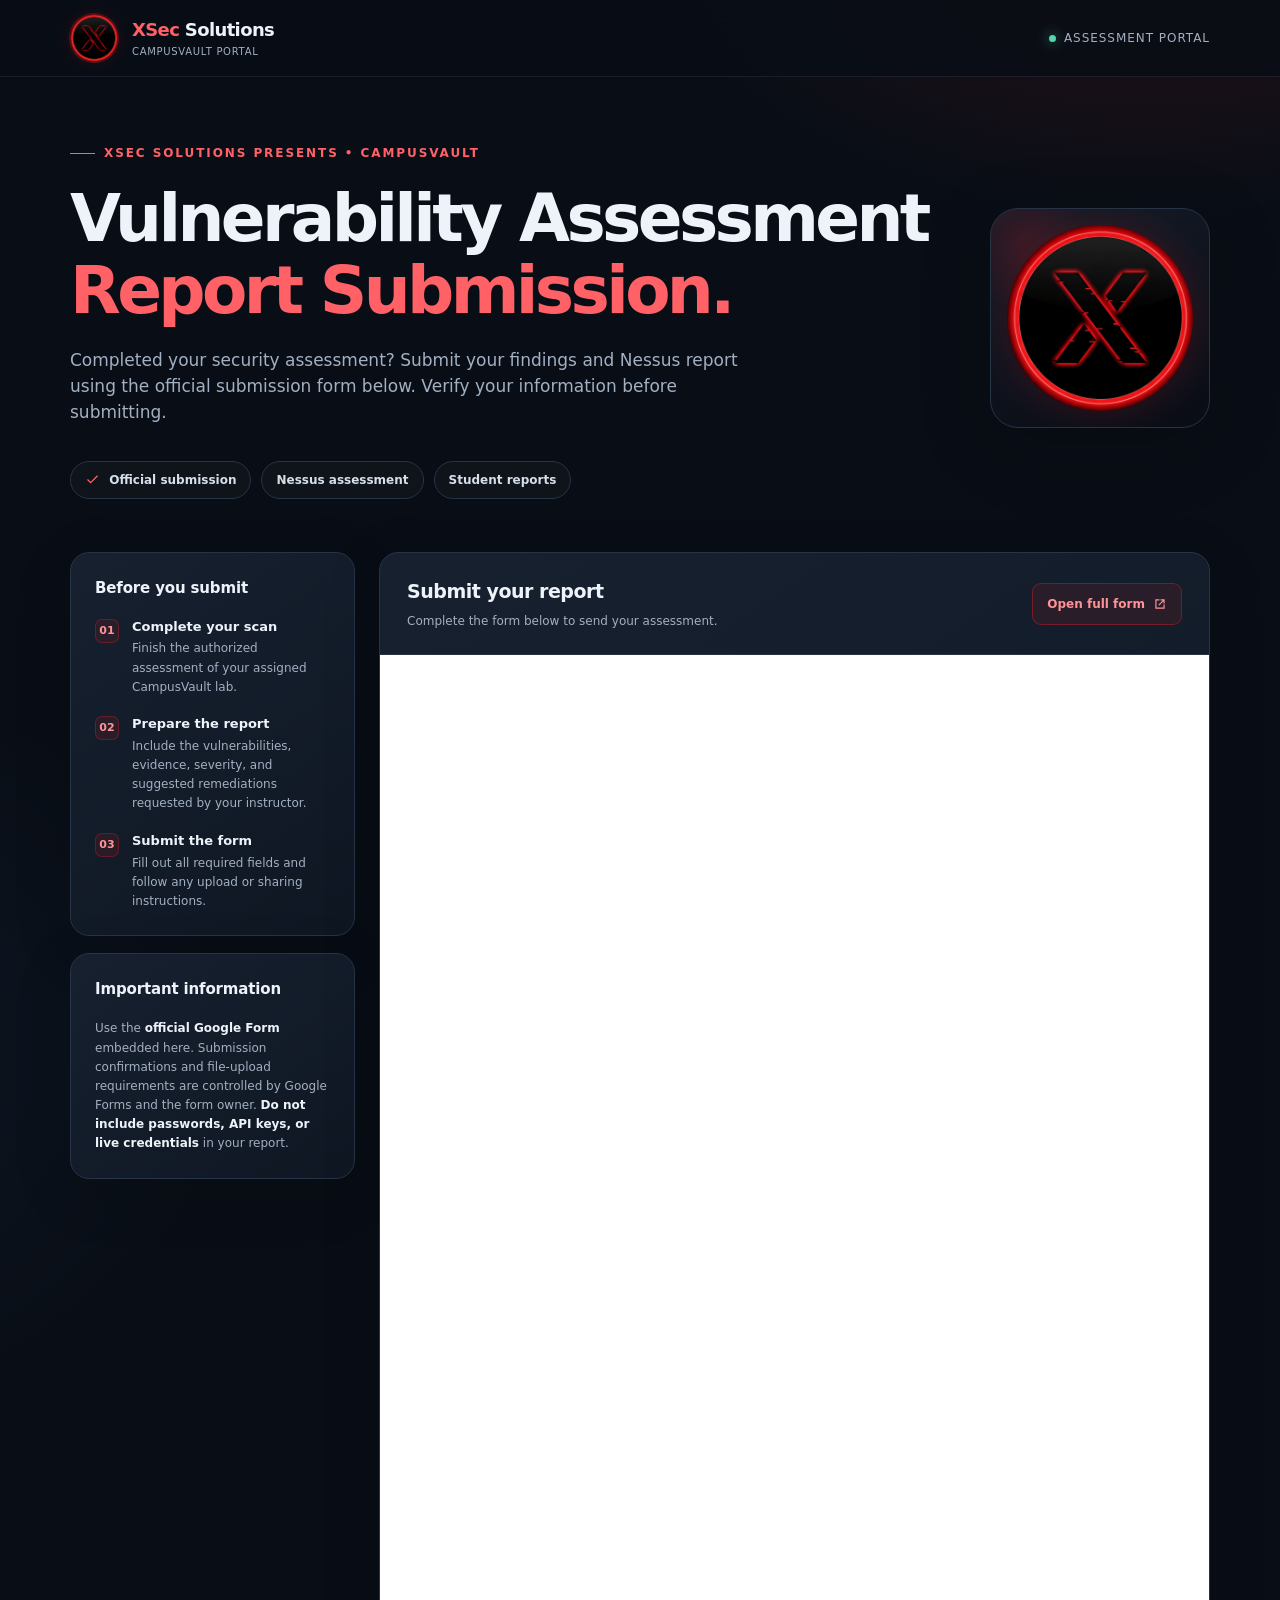
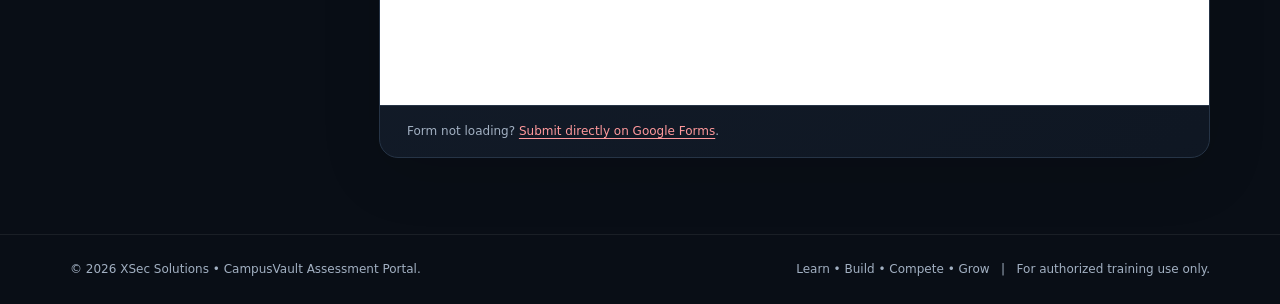
==== index.html @ 2e69b864 "Add files via upload" ====
<!DOCTYPE html>
<html lang="en">
<head>
  <meta charset="UTF-8" />
  <meta name="viewport" content="width=device-width, initial-scale=1.0" />
  <meta name="theme-color" content="#0b1019" />
  <meta name="description" content="Submit your CampusVault vulnerability assessment report securely through the official submission form." />
  <title>Report Submission | XSec Solutions × CampusVault</title>
  <link rel="icon" type="image/png" href="assets/x-logo.png" />
  <style>
    :root {color-scheme:dark;--bg:#090e16;--panel:#111a27;--panel2:#141f2d;--line:#263446;--text:#eef3fa;--muted:#a2b0c2;--accent:#ec1d24;--accent2:#ff6167;--green:#52d6ac;}
    * {box-sizing:border-box} html {scroll-behavior:smooth} body{margin:0;min-height:100vh;background:radial-gradient(ellipse 800px 480px at 90% -5%,rgba(236,29,36,.14),transparent 65%),radial-gradient(ellipse 750px 600px at -20% 55%,rgba(64,101,164,.1),transparent 65%),var(--bg);color:var(--text);font-family:Inter,ui-sans-serif,system-ui,-apple-system,BlinkMacSystemFont,"Segoe UI",sans-serif;line-height:1.55}
    a{color:inherit;text-decoration:none}.container{width:min(1140px,calc(100% - 40px));margin:auto}header{border-bottom:1px solid rgba(255,255,255,.07);background:rgba(9,14,22,.83);backdrop-filter:blur(16px);position:sticky;top:0;z-index:3}.nav{display:flex;justify-content:space-between;align-items:center;min-height:76px;gap:16px}.brand{display:flex;align-items:center;gap:14px;font-weight:750;font-size:18px;letter-spacing:-.035em}.brand-mark{display:grid;place-items:center;width:48px;height:48px;border-radius:50%;overflow:hidden;box-shadow:0 0 0 1px rgba(236,29,36,.35),0 0 18px rgba(236,29,36,.12)}.brand-mark img{width:100%;height:100%;display:block;object-fit:cover}.brand span span{color:var(--accent2)}.nav-right{font-size:12px;letter-spacing:.08em;text-transform:uppercase;color:var(--muted)}.status-dot{display:inline-block;width:7px;height:7px;border-radius:100%;background:var(--green);margin-right:8px;box-shadow:0 0 13px rgba(82,214,172,.7)}
    main{padding:60px 0 76px}.hero-grid{display:grid;grid-template-columns:minmax(0,1fr) 220px;gap:22px;align-items:center}.eyebrow{display:inline-flex;align-items:center;gap:9px;color:var(--accent2);font-weight:700;font-size:12px;letter-spacing:.16em;text-transform:uppercase}.eyebrow:before{content:"";width:25px;height:1px;background:var(--accent2)}h1{font-size:clamp(35px,5.6vw,66px);line-height:1.09;letter-spacing:-.055em;margin:20px 0}h1 em{font-style:normal;color:var(--accent2)}.lead{font-size:17px;color:var(--muted);max-width:680px;margin:0 0 35px}.hero{padding-bottom:26px}.chips{display:flex;flex-wrap:wrap;gap:10px}.chip{border:1px solid var(--line);padding:9px 14px;border-radius:99px;color:#d5dfeb;background:rgba(255,255,255,.025);font-size:12px;font-weight:600}.chip svg{vertical-align:-3px;margin-right:5px;color:var(--accent2)}
    .hero-logo-card{justify-self:end;width:min(220px,100%);aspect-ratio:1;border-radius:28px;padding:16px;background:linear-gradient(160deg,rgba(21,28,40,.95),rgba(9,13,22,.98));border:1px solid var(--line);box-shadow:0 18px 70px rgba(0,0,0,.22);display:grid;place-items:center;position:relative;overflow:hidden}.hero-logo-card:before{content:"";position:absolute;inset:-20% auto auto -20%;width:150px;height:150px;background:radial-gradient(circle,rgba(236,29,36,.16),transparent 65%)}.hero-logo-card img{position:relative;width:100%;height:100%;object-fit:contain;filter:drop-shadow(0 0 20px rgba(236,29,36,.18))}
    .layout{display:grid;grid-template-columns:285px minmax(0,1fr);align-items:start;gap:24px;margin-top:27px}.side{display:grid;gap:17px}.panel,.form-card{background:linear-gradient(145deg,rgba(23,33,48,.96),rgba(15,23,35,.98));border:1px solid var(--line);border-radius:19px;box-shadow:0 15px 60px rgba(0,0,0,.13)}.panel{padding:24px}.panel h2{font-size:15px;letter-spacing:-.01em;margin:0 0 18px}.step{display:grid;grid-template-columns:26px 1fr;gap:11px;margin:0 0 19px}.step:last-child{margin-bottom:0}.step-number{display:grid;place-items:center;width:24px;height:24px;background:rgba(236,29,36,.1);border:1px solid rgba(236,29,36,.32);border-radius:7px;color:#ff9498;font-size:11px;font-weight:800}.step strong{display:block;font-size:13px;line-height:1.3}.step p{margin:4px 0 0;color:var(--muted);font-size:12px;line-height:1.6}.note{font-size:12px;line-height:1.6;color:var(--muted);margin:0}.note b{color:var(--text)}.form-card{overflow:hidden}.form-head{padding:24px 27px;border-bottom:1px solid var(--line);display:flex;justify-content:space-between;align-items:center;gap:16px;flex-wrap:wrap}.form-head h2{margin:0;font-size:19px;letter-spacing:-.025em}.form-head p{margin:5px 0 0;font-size:12px;color:var(--muted)}.external{display:inline-flex;align-items:center;gap:8px;padding:11px 14px;border:1px solid rgba(236,29,36,.4);background:rgba(236,29,36,.1);border-radius:9px;color:#ff9296;font-size:12px;font-weight:700;transition:background .2s}.external:hover{background:rgba(236,29,36,.2)}.iframe-wrap{background:#fff;position:relative;min-height:800px}.iframe-wrap iframe{width:100%;height:1050px;display:block;border:0;background:#fff}.form-footer{padding:16px 27px;border-top:1px solid var(--line);color:var(--muted);font-size:12px}.form-footer a{color:#ff999c;text-decoration:underline;text-underline-offset:3px}footer{border-top:1px solid rgba(255,255,255,.07);color:var(--muted);font-size:12px;padding:25px 0}.foot-row{display:flex;justify-content:space-between;gap:12px;flex-wrap:wrap}
    .xsec-promo{display:flex;justify-content:space-between;align-items:center;gap:30px;padding:29px 32px;margin:9px 0 0;border-radius:20px;border:1px solid rgba(236,29,36,.35);background:linear-gradient(110deg,rgba(78,14,22,.5),rgba(17,24,36,.96) 63%);box-shadow:0 18px 50px rgba(0,0,0,.12)}.xsec-promo h2{font-size:clamp(22px,2.6vw,31px);letter-spacing:-.04em;line-height:1.2;margin:8px 0}.xsec-promo h2 span{color:var(--accent2)}.xsec-promo p{margin:0;color:var(--muted);font-size:13px;max-width:620px}.promo-label{color:#ff888d;font-size:10px;letter-spacing:.17em;font-weight:800}.promo-actions{display:flex;flex-direction:column;align-items:center;gap:9px;flex-shrink:0}.promo-button{display:inline-flex;align-items:center;gap:12px;background:#e52831;color:#fff;border-radius:10px;padding:13px 18px;font-size:13px;font-weight:750;transition:background .2s,transform .2s}.promo-button:hover{background:#ff4148;transform:translateY(-2px)}.promo-subtext{color:var(--muted);font-size:10px;white-space:nowrap}
    @media(max-width:900px){.hero-grid{grid-template-columns:1fr}.hero-logo-card{justify-self:start;width:180px}}@media(max-width:850px){main{padding:43px 0 55px}.layout{grid-template-columns:1fr}.side{grid-template-columns:repeat(2,minmax(0,1fr))}.iframe-wrap iframe{height:1100px}}@media(max-width:600px){.container{width:min(100% - 24px,1140px)}.nav{min-height:65px}.nav-right{font-size:10px}.brand{font-size:16px}.brand-mark{width:42px;height:42px}.hero{padding-bottom:12px}.lead{font-size:15px}.side{grid-template-columns:1fr}.form-head{padding:20px 16px}.form-head h2{font-size:17px}.external{width:100%;justify-content:center}.iframe-wrap iframe{height:1250px}.form-footer{padding:14px 16px}.panel{padding:20px}.hero-logo-card{width:150px;border-radius:24px;padding:12px}}
    @media(max-width:650px){.xsec-promo{flex-direction:column;align-items:stretch;padding:24px 21px}.promo-actions{align-items:stretch}.promo-button{justify-content:center}.promo-subtext{text-align:center}}
    @media(prefers-reduced-motion:reduce){html{scroll-behavior:auto}}
  </style>
</head>
<body>
<header>
  <div class="container nav">
    <a class="brand" href="#top" aria-label="XSec Solutions CampusVault portal">
      <div class="brand-mark" aria-hidden="true"><img src="assets/x-logo.png" alt=""></div>
      <span><span>XSec</span> Solutions <small style="font-size:10px;display:block;color:var(--muted);font-weight:500;letter-spacing:.07em">CAMPUSVAULT PORTAL</small></span>
    </a>
    <div class="nav-right"><span class="status-dot"></span>Assessment Portal</div>
  </div>
</header>
<main class="container" id="top">
  <section class="hero">
    <div class="hero-grid">
      <div>
        <div class="eyebrow">XSec Solutions presents • CampusVault</div>
        <h1>Vulnerability Assessment<br/><em>Report Submission.</em></h1>
        <p class="lead">Completed your security assessment? Submit your findings and Nessus report using the official submission form below. Verify your information before submitting.</p>
        <div class="chips"><span class="chip"><svg width="15" height="15" viewBox="0 0 24 24" fill="none" stroke="currentColor" stroke-width="2"><path d="m20 6-11 11-5-5"/></svg> Official submission</span><span class="chip">Nessus assessment</span><span class="chip">Student reports</span></div>
      </div>
      <div class="hero-logo-card" aria-label="XSec Solutions emblem">
        <img src="assets/x-logo.png" alt="XSec Solutions X emblem" />
      </div>
    </div>
  </section>
  <div class="layout">
    <aside class="side">
      <section class="panel">
        <h2>Before you submit</h2>
        <div class="step"><span class="step-number">01</span><div><strong>Complete your scan</strong><p>Finish the authorized assessment of your assigned CampusVault lab.</p></div></div>
        <div class="step"><span class="step-number">02</span><div><strong>Prepare the report</strong><p>Include the vulnerabilities, evidence, severity, and suggested remediations requested by your instructor.</p></div></div>
        <div class="step"><span class="step-number">03</span><div><strong>Submit the form</strong><p>Fill out all required fields and follow any upload or sharing instructions.</p></div></div>
      </section>
      <section class="panel">
        <h2>Important information</h2>
        <p class="note">Use the <b>official Google Form</b> embedded here. Submission confirmations and file-upload requirements are controlled by Google Forms and the form owner. <b>Do not include passwords, API keys, or live credentials</b> in your report.</p>
      </section>
    </aside>
    <section class="form-card" id="report-form" aria-label="Report submission">
      <div class="form-head">
        <div>
          <h2>Submit your report</h2>
          <p>Complete the form below to send your assessment.</p>
        </div>
        <a class="external" href="https://docs.google.com/forms/d/e/1FAIpQLSc62yyoF23VjpuRXApsiwNVIVNWkOWmZL7GgqxsDRgg8oMb4A/viewform" target="_blank" rel="noopener noreferrer">Open full form <svg width="14" height="14" viewBox="0 0 24 24" fill="none" stroke="currentColor" stroke-width="2"><path d="M13 5h6v6M19 5l-9 9"/><path d="M19 13v6H5V5h6"/></svg></a>
      </div>
      <div class="iframe-wrap"><iframe src="https://docs.google.com/forms/d/e/1FAIpQLSc62yyoF23VjpuRXApsiwNVIVNWkOWmZL7GgqxsDRgg8oMb4A/viewform?embedded=true" title="CampusVault report submission Google Form" loading="lazy" referrerpolicy="strict-origin-when-cross-origin">Loading the form…</iframe></div>
      <div class="form-footer">Form not loading? <a href="https://docs.google.com/forms/d/e/1FAIpQLSc62yyoF23VjpuRXApsiwNVIVNWkOWmZL7GgqxsDRgg8oMb4A/viewform" target="_blank" rel="noopener noreferrer">Submit directly on Google Forms</a>.</div>
    </section>
  </div>
</main>
<footer><div class="container foot-row"><span>© <span id="year">2026</span> XSec Solutions • CampusVault Assessment Portal.</span><span>Learn • Build • Compete • Grow &nbsp; | &nbsp; For authorized training use only.</span></div></footer><script>document.getElementById('year').textContent=new Date().getFullYear();</script>
</body>
</html>
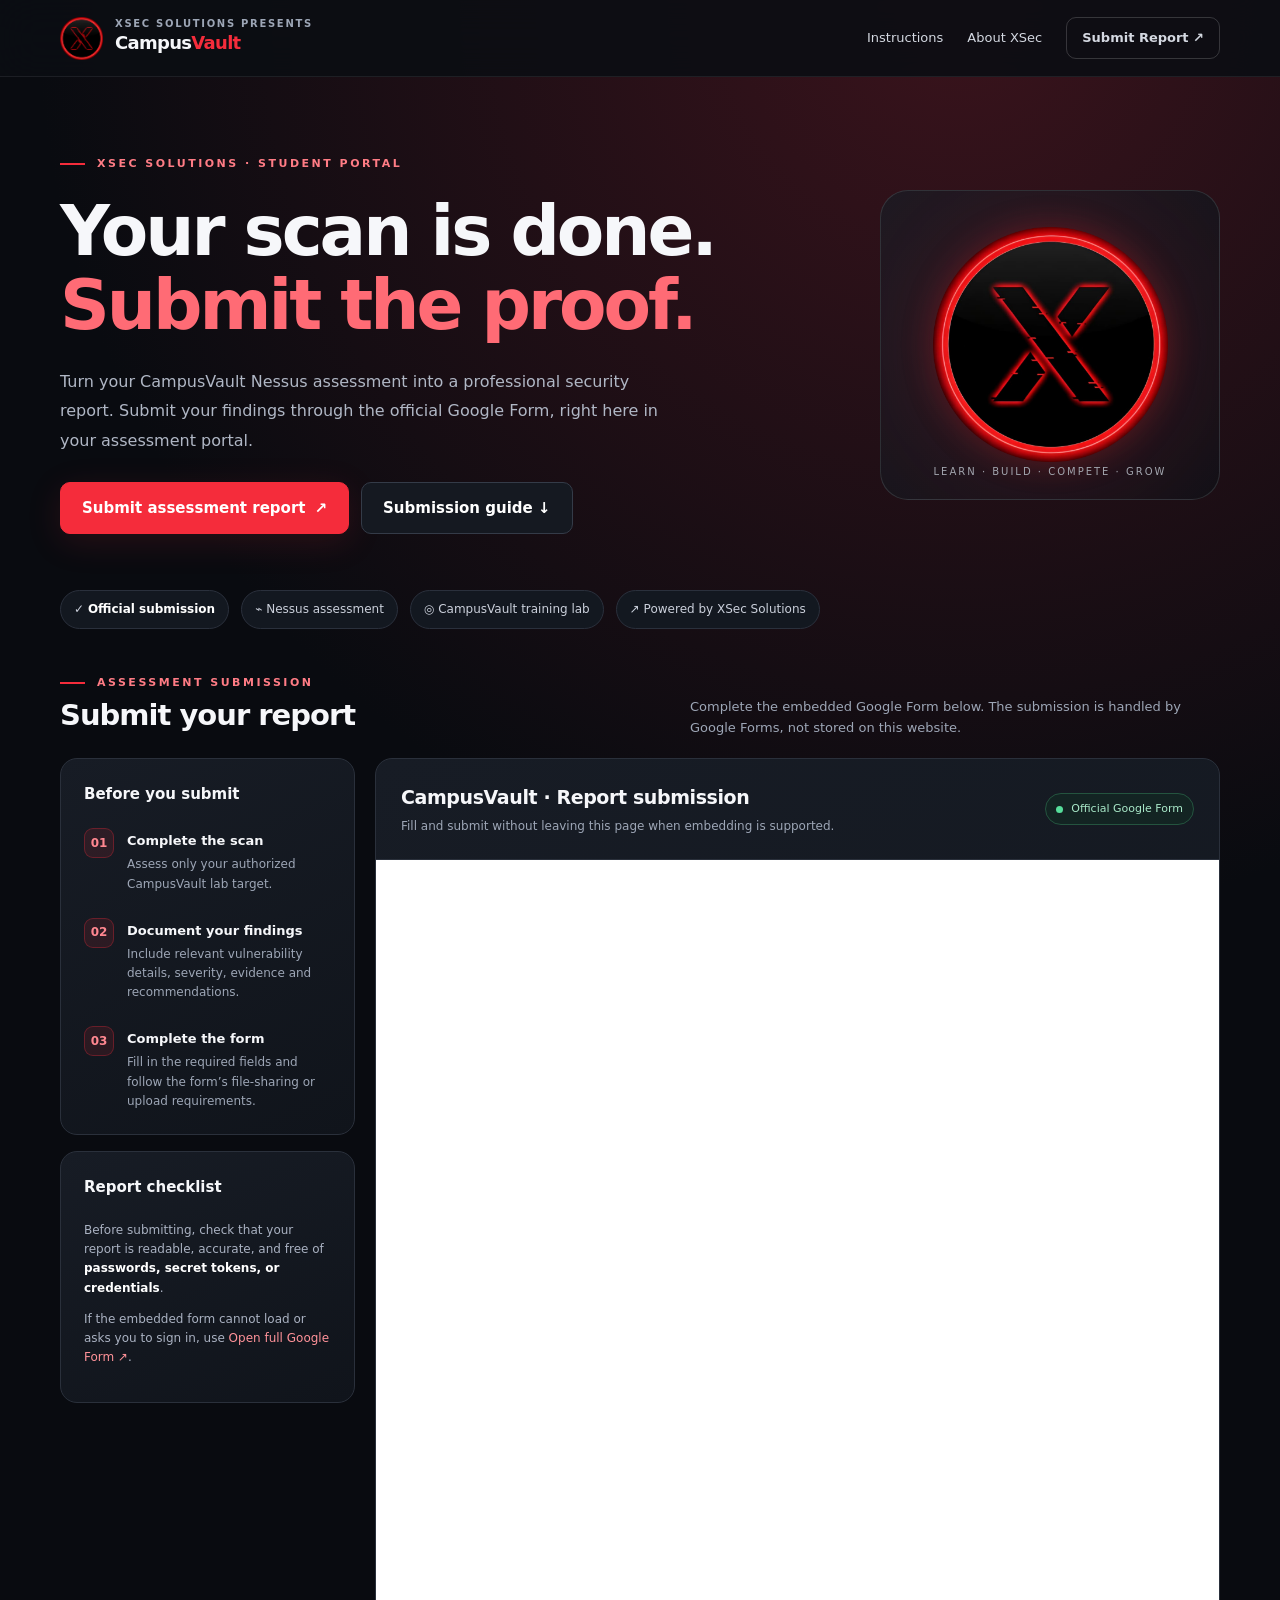
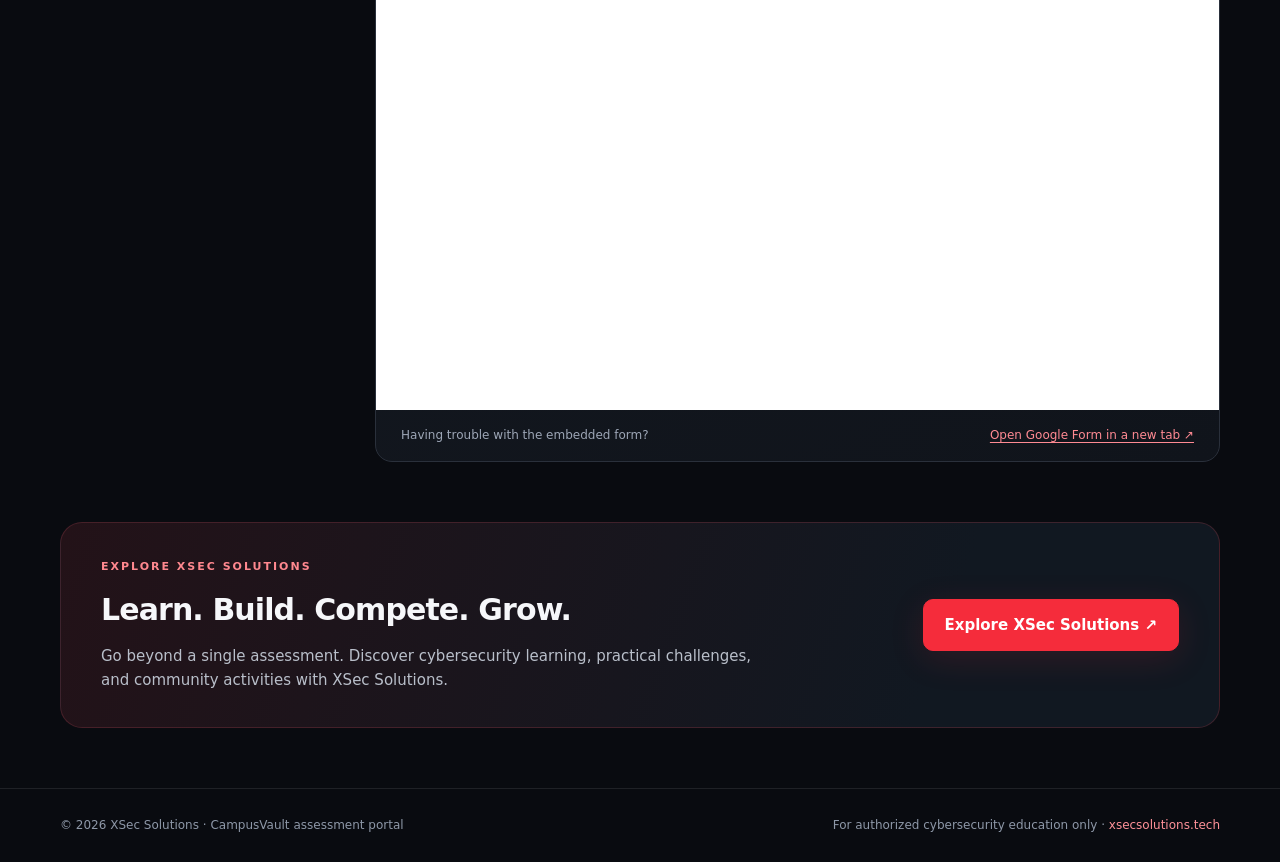
==== commit de8baecb: "Add files via upload" ====
--- a/index.html
+++ b/index.html
@@ -1,75 +1,3 @@
-<!DOCTYPE html>
-<html lang="en">
-<head>
-  <meta charset="UTF-8" />
-  <meta name="viewport" content="width=device-width, initial-scale=1.0" />
-  <meta name="theme-color" content="#0b1019" />
-  <meta name="description" content="Submit your CampusVault vulnerability assessment report securely through the official submission form." />
-  <title>Report Submission | XSec Solutions × CampusVault</title>
-  <link rel="icon" type="image/png" href="assets/x-logo.png" />
-  <style>
-    :root {color-scheme:dark;--bg:#090e16;--panel:#111a27;--panel2:#141f2d;--line:#263446;--text:#eef3fa;--muted:#a2b0c2;--accent:#ec1d24;--accent2:#ff6167;--green:#52d6ac;}
-    * {box-sizing:border-box} html {scroll-behavior:smooth} body{margin:0;min-height:100vh;background:radial-gradient(ellipse 800px 480px at 90% -5%,rgba(236,29,36,.14),transparent 65%),radial-gradient(ellipse 750px 600px at -20% 55%,rgba(64,101,164,.1),transparent 65%),var(--bg);color:var(--text);font-family:Inter,ui-sans-serif,system-ui,-apple-system,BlinkMacSystemFont,"Segoe UI",sans-serif;line-height:1.55}
-    a{color:inherit;text-decoration:none}.container{width:min(1140px,calc(100% - 40px));margin:auto}header{border-bottom:1px solid rgba(255,255,255,.07);background:rgba(9,14,22,.83);backdrop-filter:blur(16px);position:sticky;top:0;z-index:3}.nav{display:flex;justify-content:space-between;align-items:center;min-height:76px;gap:16px}.brand{display:flex;align-items:center;gap:14px;font-weight:750;font-size:18px;letter-spacing:-.035em}.brand-mark{display:grid;place-items:center;width:48px;height:48px;border-radius:50%;overflow:hidden;box-shadow:0 0 0 1px rgba(236,29,36,.35),0 0 18px rgba(236,29,36,.12)}.brand-mark img{width:100%;height:100%;display:block;object-fit:cover}.brand span span{color:var(--accent2)}.nav-right{font-size:12px;letter-spacing:.08em;text-transform:uppercase;color:var(--muted)}.status-dot{display:inline-block;width:7px;height:7px;border-radius:100%;background:var(--green);margin-right:8px;box-shadow:0 0 13px rgba(82,214,172,.7)}
-    main{padding:60px 0 76px}.hero-grid{display:grid;grid-template-columns:minmax(0,1fr) 220px;gap:22px;align-items:center}.eyebrow{display:inline-flex;align-items:center;gap:9px;color:var(--accent2);font-weight:700;font-size:12px;letter-spacing:.16em;text-transform:uppercase}.eyebrow:before{content:"";width:25px;height:1px;background:var(--accent2)}h1{font-size:clamp(35px,5.6vw,66px);line-height:1.09;letter-spacing:-.055em;margin:20px 0}h1 em{font-style:normal;color:var(--accent2)}.lead{font-size:17px;color:var(--muted);max-width:680px;margin:0 0 35px}.hero{padding-bottom:26px}.chips{display:flex;flex-wrap:wrap;gap:10px}.chip{border:1px solid var(--line);padding:9px 14px;border-radius:99px;color:#d5dfeb;background:rgba(255,255,255,.025);font-size:12px;font-weight:600}.chip svg{vertical-align:-3px;margin-right:5px;color:var(--accent2)}
-    .hero-logo-card{justify-self:end;width:min(220px,100%);aspect-ratio:1;border-radius:28px;padding:16px;background:linear-gradient(160deg,rgba(21,28,40,.95),rgba(9,13,22,.98));border:1px solid var(--line);box-shadow:0 18px 70px rgba(0,0,0,.22);display:grid;place-items:center;position:relative;overflow:hidden}.hero-logo-card:before{content:"";position:absolute;inset:-20% auto auto -20%;width:150px;height:150px;background:radial-gradient(circle,rgba(236,29,36,.16),transparent 65%)}.hero-logo-card img{position:relative;width:100%;height:100%;object-fit:contain;filter:drop-shadow(0 0 20px rgba(236,29,36,.18))}
-    .layout{display:grid;grid-template-columns:285px minmax(0,1fr);align-items:start;gap:24px;margin-top:27px}.side{display:grid;gap:17px}.panel,.form-card{background:linear-gradient(145deg,rgba(23,33,48,.96),rgba(15,23,35,.98));border:1px solid var(--line);border-radius:19px;box-shadow:0 15px 60px rgba(0,0,0,.13)}.panel{padding:24px}.panel h2{font-size:15px;letter-spacing:-.01em;margin:0 0 18px}.step{display:grid;grid-template-columns:26px 1fr;gap:11px;margin:0 0 19px}.step:last-child{margin-bottom:0}.step-number{display:grid;place-items:center;width:24px;height:24px;background:rgba(236,29,36,.1);border:1px solid rgba(236,29,36,.32);border-radius:7px;color:#ff9498;font-size:11px;font-weight:800}.step strong{display:block;font-size:13px;line-height:1.3}.step p{margin:4px 0 0;color:var(--muted);font-size:12px;line-height:1.6}.note{font-size:12px;line-height:1.6;color:var(--muted);margin:0}.note b{color:var(--text)}.form-card{overflow:hidden}.form-head{padding:24px 27px;border-bottom:1px solid var(--line);display:flex;justify-content:space-between;align-items:center;gap:16px;flex-wrap:wrap}.form-head h2{margin:0;font-size:19px;letter-spacing:-.025em}.form-head p{margin:5px 0 0;font-size:12px;color:var(--muted)}.external{display:inline-flex;align-items:center;gap:8px;padding:11px 14px;border:1px solid rgba(236,29,36,.4);background:rgba(236,29,36,.1);border-radius:9px;color:#ff9296;font-size:12px;font-weight:700;transition:background .2s}.external:hover{background:rgba(236,29,36,.2)}.iframe-wrap{background:#fff;position:relative;min-height:800px}.iframe-wrap iframe{width:100%;height:1050px;display:block;border:0;background:#fff}.form-footer{padding:16px 27px;border-top:1px solid var(--line);color:var(--muted);font-size:12px}.form-footer a{color:#ff999c;text-decoration:underline;text-underline-offset:3px}footer{border-top:1px solid rgba(255,255,255,.07);color:var(--muted);font-size:12px;padding:25px 0}.foot-row{display:flex;justify-content:space-between;gap:12px;flex-wrap:wrap}
-    .xsec-promo{display:flex;justify-content:space-between;align-items:center;gap:30px;padding:29px 32px;margin:9px 0 0;border-radius:20px;border:1px solid rgba(236,29,36,.35);background:linear-gradient(110deg,rgba(78,14,22,.5),rgba(17,24,36,.96) 63%);box-shadow:0 18px 50px rgba(0,0,0,.12)}.xsec-promo h2{font-size:clamp(22px,2.6vw,31px);letter-spacing:-.04em;line-height:1.2;margin:8px 0}.xsec-promo h2 span{color:var(--accent2)}.xsec-promo p{margin:0;color:var(--muted);font-size:13px;max-width:620px}.promo-label{color:#ff888d;font-size:10px;letter-spacing:.17em;font-weight:800}.promo-actions{display:flex;flex-direction:column;align-items:center;gap:9px;flex-shrink:0}.promo-button{display:inline-flex;align-items:center;gap:12px;background:#e52831;color:#fff;border-radius:10px;padding:13px 18px;font-size:13px;font-weight:750;transition:background .2s,transform .2s}.promo-button:hover{background:#ff4148;transform:translateY(-2px)}.promo-subtext{color:var(--muted);font-size:10px;white-space:nowrap}
-    @media(max-width:900px){.hero-grid{grid-template-columns:1fr}.hero-logo-card{justify-self:start;width:180px}}@media(max-width:850px){main{padding:43px 0 55px}.layout{grid-template-columns:1fr}.side{grid-template-columns:repeat(2,minmax(0,1fr))}.iframe-wrap iframe{height:1100px}}@media(max-width:600px){.container{width:min(100% - 24px,1140px)}.nav{min-height:65px}.nav-right{font-size:10px}.brand{font-size:16px}.brand-mark{width:42px;height:42px}.hero{padding-bottom:12px}.lead{font-size:15px}.side{grid-template-columns:1fr}.form-head{padding:20px 16px}.form-head h2{font-size:17px}.external{width:100%;justify-content:center}.iframe-wrap iframe{height:1250px}.form-footer{padding:14px 16px}.panel{padding:20px}.hero-logo-card{width:150px;border-radius:24px;padding:12px}}
-    @media(max-width:650px){.xsec-promo{flex-direction:column;align-items:stretch;padding:24px 21px}.promo-actions{align-items:stretch}.promo-button{justify-content:center}.promo-subtext{text-align:center}}
-    @media(prefers-reduced-motion:reduce){html{scroll-behavior:auto}}
-  </style>
-</head>
-<body>
-<header>
-  <div class="container nav">
-    <a class="brand" href="#top" aria-label="XSec Solutions CampusVault portal">
-      <div class="brand-mark" aria-hidden="true"><img src="assets/x-logo.png" alt=""></div>
-      <span><span>XSec</span> Solutions <small style="font-size:10px;display:block;color:var(--muted);font-weight:500;letter-spacing:.07em">CAMPUSVAULT PORTAL</small></span>
-    </a>
-    <div class="nav-right"><span class="status-dot"></span>Assessment Portal</div>
-  </div>
-</header>
-<main class="container" id="top">
-  <section class="hero">
-    <div class="hero-grid">
-      <div>
-        <div class="eyebrow">XSec Solutions presents • CampusVault</div>
-        <h1>Vulnerability Assessment<br/><em>Report Submission.</em></h1>
-        <p class="lead">Completed your security assessment? Submit your findings and Nessus report using the official submission form below. Verify your information before submitting.</p>
-        <div class="chips"><span class="chip"><svg width="15" height="15" viewBox="0 0 24 24" fill="none" stroke="currentColor" stroke-width="2"><path d="m20 6-11 11-5-5"/></svg> Official submission</span><span class="chip">Nessus assessment</span><span class="chip">Student reports</span></div>
-      </div>
-      <div class="hero-logo-card" aria-label="XSec Solutions emblem">
-        <img src="assets/x-logo.png" alt="XSec Solutions X emblem" />
-      </div>
-    </div>
-  </section>
-  <div class="layout">
-    <aside class="side">
-      <section class="panel">
-        <h2>Before you submit</h2>
-        <div class="step"><span class="step-number">01</span><div><strong>Complete your scan</strong><p>Finish the authorized assessment of your assigned CampusVault lab.</p></div></div>
-        <div class="step"><span class="step-number">02</span><div><strong>Prepare the report</strong><p>Include the vulnerabilities, evidence, severity, and suggested remediations requested by your instructor.</p></div></div>
-        <div class="step"><span class="step-number">03</span><div><strong>Submit the form</strong><p>Fill out all required fields and follow any upload or sharing instructions.</p></div></div>
-      </section>
-      <section class="panel">
-        <h2>Important information</h2>
-        <p class="note">Use the <b>official Google Form</b> embedded here. Submission confirmations and file-upload requirements are controlled by Google Forms and the form owner. <b>Do not include passwords, API keys, or live credentials</b> in your report.</p>
-      </section>
-    </aside>
-    <section class="form-card" id="report-form" aria-label="Report submission">
-      <div class="form-head">
-        <div>
-          <h2>Submit your report</h2>
-          <p>Complete the form below to send your assessment.</p>
-        </div>
-        <a class="external" href="https://docs.google.com/forms/d/e/1FAIpQLSc62yyoF23VjpuRXApsiwNVIVNWkOWmZL7GgqxsDRgg8oMb4A/viewform" target="_blank" rel="noopener noreferrer">Open full form <svg width="14" height="14" viewBox="0 0 24 24" fill="none" stroke="currentColor" stroke-width="2"><path d="M13 5h6v6M19 5l-9 9"/><path d="M19 13v6H5V5h6"/></svg></a>
-      </div>
-      <div class="iframe-wrap"><iframe src="https://docs.google.com/forms/d/e/1FAIpQLSc62yyoF23VjpuRXApsiwNVIVNWkOWmZL7GgqxsDRgg8oMb4A/viewform?embedded=true" title="CampusVault report submission Google Form" loading="lazy" referrerpolicy="strict-origin-when-cross-origin">Loading the form…</iframe></div>
-      <div class="form-footer">Form not loading? <a href="https://docs.google.com/forms/d/e/1FAIpQLSc62yyoF23VjpuRXApsiwNVIVNWkOWmZL7GgqxsDRgg8oMb4A/viewform" target="_blank" rel="noopener noreferrer">Submit directly on Google Forms</a>.</div>
-    </section>
-  </div>
-</main>
-<footer><div class="container foot-row"><span>© <span id="year">2026</span> XSec Solutions • CampusVault Assessment Portal.</span><span>Learn • Build • Compete • Grow &nbsp; | &nbsp; For authorized training use only.</span></div></footer><script>document.getElementById('year').textContent=new Date().getFullYear();</script>
-</body>
-</html>
+<!doctype html><html lang="en"><head><meta charset="utf-8"><meta name="viewport" content="width=device-width,initial-scale=1"><meta name="theme-color" content="#090b10"><meta name="description" content="CampusVault security assessment report submission, powered by XSec Solutions."><link rel="icon" href="assets/x-logo.png"><title>Submit Report | CampusVault × XSec Solutions</title><style>
+:root{--bg:#090b10;--card:#11151c;--sub:#161b24;--line:#2a303b;--text:#f6f7fa;--muted:#9da6b6;--red:#f52c3b;--light:#ff6b75}*{box-sizing:border-box}html{scroll-behavior:smooth}body{margin:0;font:15px/1.6 Inter,ui-sans-serif,system-ui,-apple-system,Segoe UI,sans-serif;color:var(--text);background:radial-gradient(circle at 75% 0%,#3a131c 0%,transparent 35%),var(--bg)}a{text-decoration:none;color:inherit}button{font:inherit}.wrap{width:min(1160px,calc(100% - 40px));margin:auto}header{position:sticky;top:0;z-index:10;border-bottom:1px solid #ffffff13;background:#0b0e13e8;backdrop-filter:blur(20px)}.navbar{height:76px;display:flex;align-items:center;justify-content:space-between;gap:20px}.brand{display:flex;align-items:center;gap:12px;font-size:18px;font-weight:800;letter-spacing:-.7px}.brand img{width:43px;height:43px;object-fit:contain}.brand small{font-size:10px;color:var(--muted);font-weight:650;display:block;letter-spacing:1.7px;text-transform:uppercase;line-height:1}.brand b{color:var(--red)}.right{display:flex;gap:24px;align-items:center;font-size:13px;color:#d4d8e1}.right a:hover{color:var(--light)}.mini-btn,.btn{display:inline-flex;align-items:center;justify-content:center;gap:9px;font-weight:750;border-radius:10px;transition:.2s}.mini-btn{padding:10px 15px;border:1px solid #ffffff2b}.mini-btn:hover{background:#ffffff10}.hero{padding:78px 0 46px;display:grid;grid-template-columns:minmax(0,1fr) 340px;gap:55px;align-items:center}.overline{font-size:11px;font-weight:800;letter-spacing:2.5px;text-transform:uppercase;color:#ff7c85}.overline:before{content:' ';display:inline-block;width:25px;height:2px;background:var(--red);vertical-align:middle;margin-right:12px}h1{font-size:clamp(42px,5.4vw,70px);line-height:1.07;letter-spacing:-3px;margin:22px 0 24px}h1 span{color:var(--light)}.lead{max-width:620px;color:#b0b7c5;font-size:16px;line-height:1.85}.hero-actions{display:flex;flex-wrap:wrap;gap:12px;margin-top:27px}.btn{background:var(--red);border:1px solid var(--red);color:#fff;padding:13px 21px;box-shadow:0 8px 35px #f52c3b22}.btn:hover{background:#ff4652;transform:translateY(-1px)}.btn-secondary{background:#151921;color:#fff;border-color:#343b48;box-shadow:none}.btn-secondary:hover{background:#202631}.hero-art{position:relative;min-height:310px;display:grid;place-items:center;border:1px solid #ffffff20;border-radius:28px;background:linear-gradient(135deg,#191921,#0e1016);overflow:hidden}.hero-art:before{content:'';position:absolute;width:260px;height:260px;background:#e91f3540;filter:blur(90px);border-radius:50%}.hero-art img{position:relative;width:235px;height:235px;object-fit:contain;filter:drop-shadow(0 0 15px #f3242940)}.hero-art p{position:absolute;bottom:9px;letter-spacing:2px;font-size:10px;color:#a2a5ae;text-transform:uppercase}.strip{display:flex;gap:12px;flex-wrap:wrap;margin:10px 0 45px}.pill{font-size:12px;color:#cbd0db;background:#131820;border:1px solid #2a303c;border-radius:50px;padding:9px 13px}.pill strong{color:#fff}.section-heading{display:flex;align-items:end;justify-content:space-between;gap:20px;margin:0 0 20px}.section-heading h2{font-size:29px;letter-spacing:-1px;margin:0}.section-heading p{max-width:530px;color:var(--muted);font-size:13px;margin:0}.layout{display:grid;grid-template-columns:295px minmax(0,1fr);gap:20px;align-items:start}.sidebar{display:grid;gap:16px}.panel,.form-panel{border:1px solid var(--line);background:linear-gradient(155deg,#171c25,#10141b);border-radius:17px}.panel{padding:23px}.panel h3{font-size:15px;margin:0 0 22px}.step{display:flex;gap:13px;margin-bottom:24px}.step:last-child{margin-bottom:0}.num{flex:none;width:30px;height:30px;display:grid;place-items:center;border-radius:9px;background:#ef2e3c1c;border:1px solid #ee2c3b50;color:#ff8790;font-size:12px;font-weight:800}.step b{font-size:13px}.step p{font-size:12px;color:var(--muted);margin:3px 0 0}.caution{font-size:12px;color:#aab2c2}.caution strong{color:#fff}.form-panel{overflow:hidden}.form-title{display:flex;justify-content:space-between;align-items:center;flex-wrap:wrap;padding:23px 25px;gap:15px;border-bottom:1px solid var(--line)}.form-title h3{font-size:19px;letter-spacing:-.4px;margin:0}.form-title p{font-size:12px;color:var(--muted);margin:4px 0 0}.live{display:inline-flex;align-items:center;gap:8px;font-size:11px;color:#a9e9c9;border:1px solid #24543f;background:#12302370;border-radius:50px;padding:6px 10px}.live:before{content:'';width:7px;height:7px;background:#56de9b;border-radius:50%}.form-frame{background:white;min-height:1000px}.form-frame iframe{display:block;width:100%;height:1150px;border:0;background:white}.frame-help{padding:16px 25px;font-size:12px;color:var(--muted);display:flex;justify-content:space-between;align-items:center;gap:12px;flex-wrap:wrap}.frame-help a{color:#ff8a93;text-decoration:underline;text-underline-offset:3px}.promo{margin:60px 0;background:linear-gradient(110deg,#231218,#111821 75%);border:1px solid #74303b70;border-radius:22px;padding:35px 40px;display:flex;gap:30px;align-items:center;justify-content:space-between}.promo h2{font-size:30px;letter-spacing:-.9px;margin:10px 0}.promo p{margin:0;max-width:660px;color:#b9bfca}.tagline{font-size:11px;letter-spacing:2px;color:#ff888f;text-transform:uppercase;font-weight:800}.promo .btn{white-space:nowrap}footer{border-top:1px solid #ffffff17;padding:27px 0;color:#8e98a8;font-size:12px}.foot{display:flex;justify-content:space-between;gap:16px;flex-wrap:wrap}footer a{color:#ff9299}@media(max-width:950px){.hero{grid-template-columns:1fr;padding-top:53px}.hero-art{display:none}.layout{grid-template-columns:1fr}.sidebar{grid-template-columns:1fr 1fr}.promo{align-items:start;flex-direction:column}}@media(max-width:620px){.wrap{width:calc(100% - 26px)}.navbar{height:67px}.brand{font-size:15px}.brand img{width:37px;height:37px}.right a:not(.mini-btn){display:none}.right .mini-btn{padding:8px 10px;font-size:11px}.hero{padding:46px 0 26px}h1{letter-spacing:-1.8px;font-size:42px}.lead{font-size:14px}.strip{margin-bottom:32px}.sidebar{grid-template-columns:1fr}.section-heading{display:block}.section-heading p{margin-top:8px}.form-title{padding:18px}.form-frame iframe{height:1300px}.frame-help{padding:17px}.promo{padding:25px;margin:35px 0}.promo h2{font-size:26px}}@media(prefers-reduced-motion:reduce){html{scroll-behavior:auto}.btn{transition:none}}
+</style></head><body><header><nav class="wrap navbar" aria-label="Main navigation"><a class="brand" href="#top"><img src="assets/x-logo.png" alt="XSec Solutions logo"><span><small>XSec Solutions Presents</small>Campus<b>Vault</b></span></a><div class="right"><a href="#how">Instructions</a><a href="https://xsecsolutions.tech" target="_blank" rel="noopener noreferrer">About XSec</a><a class="mini-btn" href="#submission">Submit Report ↗</a></div></nav></header><main class="wrap" id="top"><section class="hero"><div><div class="overline">XSec Solutions · Student Portal</div><h1>Your scan is done.<br><span>Submit the proof.</span></h1><p class="lead">Turn your CampusVault Nessus assessment into a professional security report. Submit your findings through the official Google Form, right here in your assessment portal.</p><div class="hero-actions"><a class="btn" href="#submission">Submit assessment report <span aria-hidden="true">↗</span></a><a class="btn btn-secondary" href="#how">Submission guide ↓</a></div></div><div class="hero-art"><img src="assets/x-logo.png" alt="XSec Solutions emblem"><p>Learn · Build · Compete · Grow</p></div></section><div class="strip"><span class="pill">✓ <strong>Official submission</strong></span><span class="pill">⌁ Nessus assessment</span><span class="pill">◎ CampusVault training lab</span><span class="pill">↗ Powered by XSec Solutions</span></div><section id="submission"><div class="section-heading"><div><div class="overline">Assessment submission</div><h2>Submit your report</h2></div><p>Complete the embedded Google Form below. The submission is handled by Google Forms, not stored on this website.</p></div><div class="layout"><aside class="sidebar" id="how"><div class="panel"><h3>Before you submit</h3><div class="step"><span class="num">01</span><div><b>Complete the scan</b><p>Assess only your authorized CampusVault lab target.</p></div></div><div class="step"><span class="num">02</span><div><b>Document your findings</b><p>Include relevant vulnerability details, severity, evidence and recommendations.</p></div></div><div class="step"><span class="num">03</span><div><b>Complete the form</b><p>Fill in the required fields and follow the form’s file-sharing or upload requirements.</p></div></div></div><div class="panel"><h3>Report checklist</h3><p class="caution">Before submitting, check that your report is readable, accurate, and free of <strong>passwords, secret tokens, or credentials</strong>.</p><p class="caution">If the embedded form cannot load or asks you to sign in, use <a href="https://docs.google.com/forms/d/e/1FAIpQLSc62yyoF23VjpuRXApsiwNVIVNWkOWmZL7GgqxsDRgg8oMb4A/viewform" target="_blank" rel="noopener noreferrer" style="color:#ff9299">Open full Google Form ↗</a>.</p></div></aside><div class="form-panel"><div class="form-title"><div><h3>CampusVault · Report submission</h3><p>Fill and submit without leaving this page when embedding is supported.</p></div><span class="live">Official Google Form</span></div><div class="form-frame"><iframe src="https://docs.google.com/forms/d/e/1FAIpQLSc62yyoF23VjpuRXApsiwNVIVNWkOWmZL7GgqxsDRgg8oMb4A/viewform?embedded=true" title="Official CampusVault assessment report form" loading="lazy" referrerpolicy="strict-origin-when-cross-origin">Loading the form…</iframe></div><div class="frame-help"><span>Having trouble with the embedded form?</span><a href="https://docs.google.com/forms/d/e/1FAIpQLSc62yyoF23VjpuRXApsiwNVIVNWkOWmZL7GgqxsDRgg8oMb4A/viewform" target="_blank" rel="noopener noreferrer">Open Google Form in a new tab ↗</a></div></div></div></section><section class="promo" aria-label="Discover XSec Solutions"><div><div class="tagline">Explore XSec Solutions</div><h2>Learn. Build. Compete. Grow.</h2><p>Go beyond a single assessment. Discover cybersecurity learning, practical challenges, and community activities with XSec Solutions.</p></div><a class="btn" href="https://xsecsolutions.tech" target="_blank" rel="noopener noreferrer">Explore XSec Solutions ↗</a></section></main><footer><div class="wrap foot"><span>© <span id="year">2026</span> XSec Solutions · CampusVault assessment portal</span><span>For authorized cybersecurity education only · <a href="https://xsecsolutions.tech" target="_blank" rel="noopener noreferrer">xsecsolutions.tech</a></span></div></footer><script>document.getElementById('year').textContent=new Date().getFullYear()</script></body></html>
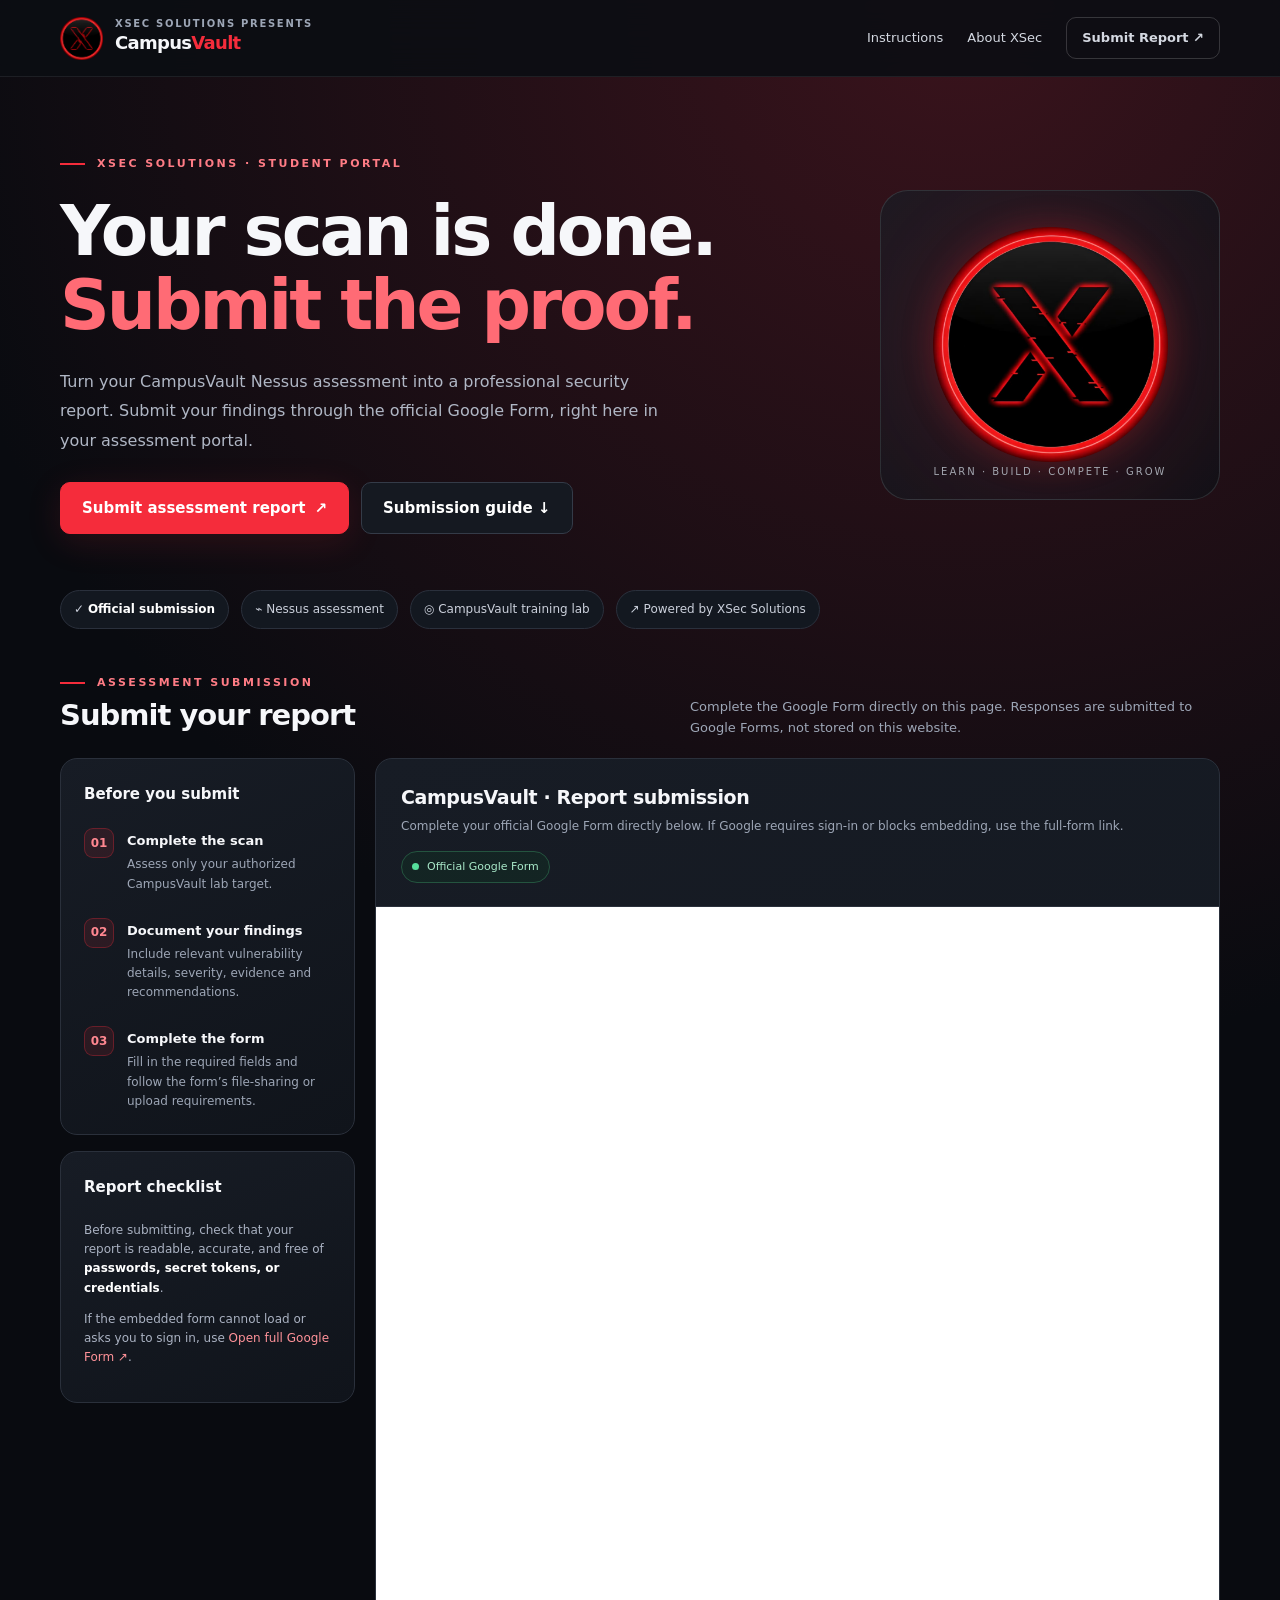
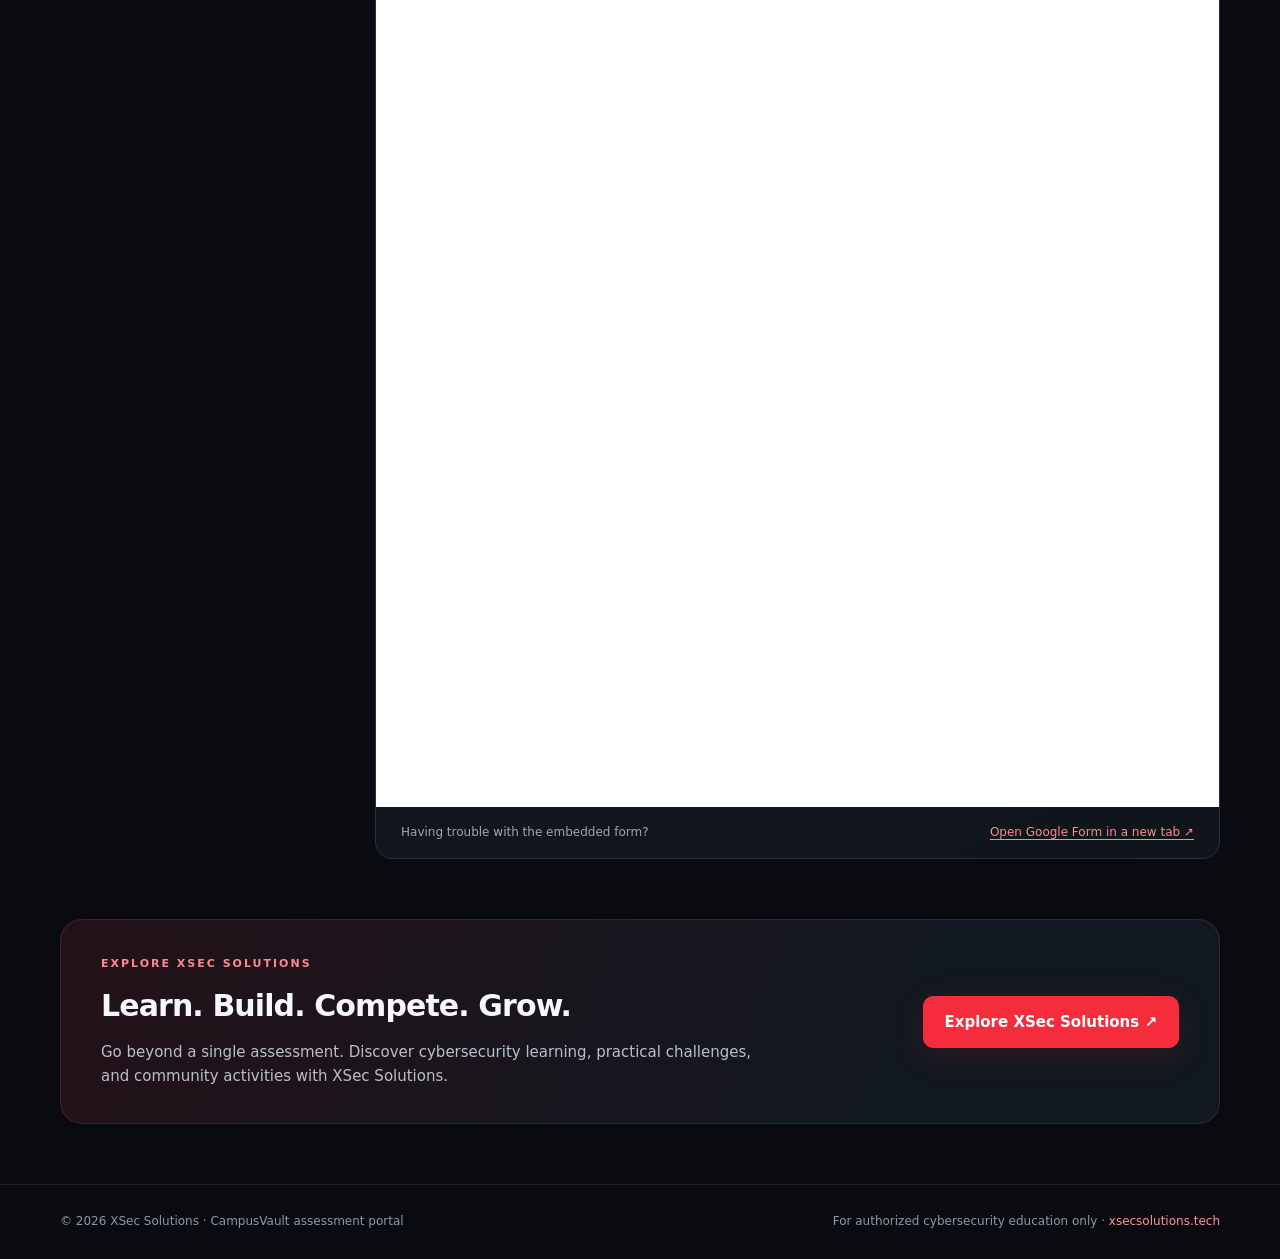
==== commit 1d245b1a: "Add files via upload" ====
--- a/index.html
+++ b/index.html
@@ -1,3 +1,3 @@
 <!doctype html><html lang="en"><head><meta charset="utf-8"><meta name="viewport" content="width=device-width,initial-scale=1"><meta name="theme-color" content="#090b10"><meta name="description" content="CampusVault security assessment report submission, powered by XSec Solutions."><link rel="icon" href="assets/x-logo.png"><title>Submit Report | CampusVault × XSec Solutions</title><style>
-:root{--bg:#090b10;--card:#11151c;--sub:#161b24;--line:#2a303b;--text:#f6f7fa;--muted:#9da6b6;--red:#f52c3b;--light:#ff6b75}*{box-sizing:border-box}html{scroll-behavior:smooth}body{margin:0;font:15px/1.6 Inter,ui-sans-serif,system-ui,-apple-system,Segoe UI,sans-serif;color:var(--text);background:radial-gradient(circle at 75% 0%,#3a131c 0%,transparent 35%),var(--bg)}a{text-decoration:none;color:inherit}button{font:inherit}.wrap{width:min(1160px,calc(100% - 40px));margin:auto}header{position:sticky;top:0;z-index:10;border-bottom:1px solid #ffffff13;background:#0b0e13e8;backdrop-filter:blur(20px)}.navbar{height:76px;display:flex;align-items:center;justify-content:space-between;gap:20px}.brand{display:flex;align-items:center;gap:12px;font-size:18px;font-weight:800;letter-spacing:-.7px}.brand img{width:43px;height:43px;object-fit:contain}.brand small{font-size:10px;color:var(--muted);font-weight:650;display:block;letter-spacing:1.7px;text-transform:uppercase;line-height:1}.brand b{color:var(--red)}.right{display:flex;gap:24px;align-items:center;font-size:13px;color:#d4d8e1}.right a:hover{color:var(--light)}.mini-btn,.btn{display:inline-flex;align-items:center;justify-content:center;gap:9px;font-weight:750;border-radius:10px;transition:.2s}.mini-btn{padding:10px 15px;border:1px solid #ffffff2b}.mini-btn:hover{background:#ffffff10}.hero{padding:78px 0 46px;display:grid;grid-template-columns:minmax(0,1fr) 340px;gap:55px;align-items:center}.overline{font-size:11px;font-weight:800;letter-spacing:2.5px;text-transform:uppercase;color:#ff7c85}.overline:before{content:' ';display:inline-block;width:25px;height:2px;background:var(--red);vertical-align:middle;margin-right:12px}h1{font-size:clamp(42px,5.4vw,70px);line-height:1.07;letter-spacing:-3px;margin:22px 0 24px}h1 span{color:var(--light)}.lead{max-width:620px;color:#b0b7c5;font-size:16px;line-height:1.85}.hero-actions{display:flex;flex-wrap:wrap;gap:12px;margin-top:27px}.btn{background:var(--red);border:1px solid var(--red);color:#fff;padding:13px 21px;box-shadow:0 8px 35px #f52c3b22}.btn:hover{background:#ff4652;transform:translateY(-1px)}.btn-secondary{background:#151921;color:#fff;border-color:#343b48;box-shadow:none}.btn-secondary:hover{background:#202631}.hero-art{position:relative;min-height:310px;display:grid;place-items:center;border:1px solid #ffffff20;border-radius:28px;background:linear-gradient(135deg,#191921,#0e1016);overflow:hidden}.hero-art:before{content:'';position:absolute;width:260px;height:260px;background:#e91f3540;filter:blur(90px);border-radius:50%}.hero-art img{position:relative;width:235px;height:235px;object-fit:contain;filter:drop-shadow(0 0 15px #f3242940)}.hero-art p{position:absolute;bottom:9px;letter-spacing:2px;font-size:10px;color:#a2a5ae;text-transform:uppercase}.strip{display:flex;gap:12px;flex-wrap:wrap;margin:10px 0 45px}.pill{font-size:12px;color:#cbd0db;background:#131820;border:1px solid #2a303c;border-radius:50px;padding:9px 13px}.pill strong{color:#fff}.section-heading{display:flex;align-items:end;justify-content:space-between;gap:20px;margin:0 0 20px}.section-heading h2{font-size:29px;letter-spacing:-1px;margin:0}.section-heading p{max-width:530px;color:var(--muted);font-size:13px;margin:0}.layout{display:grid;grid-template-columns:295px minmax(0,1fr);gap:20px;align-items:start}.sidebar{display:grid;gap:16px}.panel,.form-panel{border:1px solid var(--line);background:linear-gradient(155deg,#171c25,#10141b);border-radius:17px}.panel{padding:23px}.panel h3{font-size:15px;margin:0 0 22px}.step{display:flex;gap:13px;margin-bottom:24px}.step:last-child{margin-bottom:0}.num{flex:none;width:30px;height:30px;display:grid;place-items:center;border-radius:9px;background:#ef2e3c1c;border:1px solid #ee2c3b50;color:#ff8790;font-size:12px;font-weight:800}.step b{font-size:13px}.step p{font-size:12px;color:var(--muted);margin:3px 0 0}.caution{font-size:12px;color:#aab2c2}.caution strong{color:#fff}.form-panel{overflow:hidden}.form-title{display:flex;justify-content:space-between;align-items:center;flex-wrap:wrap;padding:23px 25px;gap:15px;border-bottom:1px solid var(--line)}.form-title h3{font-size:19px;letter-spacing:-.4px;margin:0}.form-title p{font-size:12px;color:var(--muted);margin:4px 0 0}.live{display:inline-flex;align-items:center;gap:8px;font-size:11px;color:#a9e9c9;border:1px solid #24543f;background:#12302370;border-radius:50px;padding:6px 10px}.live:before{content:'';width:7px;height:7px;background:#56de9b;border-radius:50%}.form-frame{background:white;min-height:1000px}.form-frame iframe{display:block;width:100%;height:1150px;border:0;background:white}.frame-help{padding:16px 25px;font-size:12px;color:var(--muted);display:flex;justify-content:space-between;align-items:center;gap:12px;flex-wrap:wrap}.frame-help a{color:#ff8a93;text-decoration:underline;text-underline-offset:3px}.promo{margin:60px 0;background:linear-gradient(110deg,#231218,#111821 75%);border:1px solid #74303b70;border-radius:22px;padding:35px 40px;display:flex;gap:30px;align-items:center;justify-content:space-between}.promo h2{font-size:30px;letter-spacing:-.9px;margin:10px 0}.promo p{margin:0;max-width:660px;color:#b9bfca}.tagline{font-size:11px;letter-spacing:2px;color:#ff888f;text-transform:uppercase;font-weight:800}.promo .btn{white-space:nowrap}footer{border-top:1px solid #ffffff17;padding:27px 0;color:#8e98a8;font-size:12px}.foot{display:flex;justify-content:space-between;gap:16px;flex-wrap:wrap}footer a{color:#ff9299}@media(max-width:950px){.hero{grid-template-columns:1fr;padding-top:53px}.hero-art{display:none}.layout{grid-template-columns:1fr}.sidebar{grid-template-columns:1fr 1fr}.promo{align-items:start;flex-direction:column}}@media(max-width:620px){.wrap{width:calc(100% - 26px)}.navbar{height:67px}.brand{font-size:15px}.brand img{width:37px;height:37px}.right a:not(.mini-btn){display:none}.right .mini-btn{padding:8px 10px;font-size:11px}.hero{padding:46px 0 26px}h1{letter-spacing:-1.8px;font-size:42px}.lead{font-size:14px}.strip{margin-bottom:32px}.sidebar{grid-template-columns:1fr}.section-heading{display:block}.section-heading p{margin-top:8px}.form-title{padding:18px}.form-frame iframe{height:1300px}.frame-help{padding:17px}.promo{padding:25px;margin:35px 0}.promo h2{font-size:26px}}@media(prefers-reduced-motion:reduce){html{scroll-behavior:auto}.btn{transition:none}}
-</style></head><body><header><nav class="wrap navbar" aria-label="Main navigation"><a class="brand" href="#top"><img src="assets/x-logo.png" alt="XSec Solutions logo"><span><small>XSec Solutions Presents</small>Campus<b>Vault</b></span></a><div class="right"><a href="#how">Instructions</a><a href="https://xsecsolutions.tech" target="_blank" rel="noopener noreferrer">About XSec</a><a class="mini-btn" href="#submission">Submit Report ↗</a></div></nav></header><main class="wrap" id="top"><section class="hero"><div><div class="overline">XSec Solutions · Student Portal</div><h1>Your scan is done.<br><span>Submit the proof.</span></h1><p class="lead">Turn your CampusVault Nessus assessment into a professional security report. Submit your findings through the official Google Form, right here in your assessment portal.</p><div class="hero-actions"><a class="btn" href="#submission">Submit assessment report <span aria-hidden="true">↗</span></a><a class="btn btn-secondary" href="#how">Submission guide ↓</a></div></div><div class="hero-art"><img src="assets/x-logo.png" alt="XSec Solutions emblem"><p>Learn · Build · Compete · Grow</p></div></section><div class="strip"><span class="pill">✓ <strong>Official submission</strong></span><span class="pill">⌁ Nessus assessment</span><span class="pill">◎ CampusVault training lab</span><span class="pill">↗ Powered by XSec Solutions</span></div><section id="submission"><div class="section-heading"><div><div class="overline">Assessment submission</div><h2>Submit your report</h2></div><p>Complete the embedded Google Form below. The submission is handled by Google Forms, not stored on this website.</p></div><div class="layout"><aside class="sidebar" id="how"><div class="panel"><h3>Before you submit</h3><div class="step"><span class="num">01</span><div><b>Complete the scan</b><p>Assess only your authorized CampusVault lab target.</p></div></div><div class="step"><span class="num">02</span><div><b>Document your findings</b><p>Include relevant vulnerability details, severity, evidence and recommendations.</p></div></div><div class="step"><span class="num">03</span><div><b>Complete the form</b><p>Fill in the required fields and follow the form’s file-sharing or upload requirements.</p></div></div></div><div class="panel"><h3>Report checklist</h3><p class="caution">Before submitting, check that your report is readable, accurate, and free of <strong>passwords, secret tokens, or credentials</strong>.</p><p class="caution">If the embedded form cannot load or asks you to sign in, use <a href="https://docs.google.com/forms/d/e/1FAIpQLSc62yyoF23VjpuRXApsiwNVIVNWkOWmZL7GgqxsDRgg8oMb4A/viewform" target="_blank" rel="noopener noreferrer" style="color:#ff9299">Open full Google Form ↗</a>.</p></div></aside><div class="form-panel"><div class="form-title"><div><h3>CampusVault · Report submission</h3><p>Fill and submit without leaving this page when embedding is supported.</p></div><span class="live">Official Google Form</span></div><div class="form-frame"><iframe src="https://docs.google.com/forms/d/e/1FAIpQLSc62yyoF23VjpuRXApsiwNVIVNWkOWmZL7GgqxsDRgg8oMb4A/viewform?embedded=true" title="Official CampusVault assessment report form" loading="lazy" referrerpolicy="strict-origin-when-cross-origin">Loading the form…</iframe></div><div class="frame-help"><span>Having trouble with the embedded form?</span><a href="https://docs.google.com/forms/d/e/1FAIpQLSc62yyoF23VjpuRXApsiwNVIVNWkOWmZL7GgqxsDRgg8oMb4A/viewform" target="_blank" rel="noopener noreferrer">Open Google Form in a new tab ↗</a></div></div></div></section><section class="promo" aria-label="Discover XSec Solutions"><div><div class="tagline">Explore XSec Solutions</div><h2>Learn. Build. Compete. Grow.</h2><p>Go beyond a single assessment. Discover cybersecurity learning, practical challenges, and community activities with XSec Solutions.</p></div><a class="btn" href="https://xsecsolutions.tech" target="_blank" rel="noopener noreferrer">Explore XSec Solutions ↗</a></section></main><footer><div class="wrap foot"><span>© <span id="year">2026</span> XSec Solutions · CampusVault assessment portal</span><span>For authorized cybersecurity education only · <a href="https://xsecsolutions.tech" target="_blank" rel="noopener noreferrer">xsecsolutions.tech</a></span></div></footer><script>document.getElementById('year').textContent=new Date().getFullYear()</script></body></html>
+:root{--bg:#090b10;--card:#11151c;--sub:#161b24;--line:#2a303b;--text:#f6f7fa;--muted:#9da6b6;--red:#f52c3b;--light:#ff6b75}*{box-sizing:border-box}html{scroll-behavior:smooth}body{margin:0;font:15px/1.6 Inter,ui-sans-serif,system-ui,-apple-system,Segoe UI,sans-serif;color:var(--text);background:radial-gradient(circle at 75% 0%,#3a131c 0%,transparent 35%),var(--bg)}a{text-decoration:none;color:inherit}button{font:inherit}.wrap{width:min(1160px,calc(100% - 40px));margin:auto}header{position:sticky;top:0;z-index:10;border-bottom:1px solid #ffffff13;background:#0b0e13e8;backdrop-filter:blur(20px)}.navbar{height:76px;display:flex;align-items:center;justify-content:space-between;gap:20px}.brand{display:flex;align-items:center;gap:12px;font-size:18px;font-weight:800;letter-spacing:-.7px}.brand img{width:43px;height:43px;object-fit:contain}.brand small{font-size:10px;color:var(--muted);font-weight:650;display:block;letter-spacing:1.7px;text-transform:uppercase;line-height:1}.brand b{color:var(--red)}.right{display:flex;gap:24px;align-items:center;font-size:13px;color:#d4d8e1}.right a:hover{color:var(--light)}.mini-btn,.btn{display:inline-flex;align-items:center;justify-content:center;gap:9px;font-weight:750;border-radius:10px;transition:.2s}.mini-btn{padding:10px 15px;border:1px solid #ffffff2b}.mini-btn:hover{background:#ffffff10}.hero{padding:78px 0 46px;display:grid;grid-template-columns:minmax(0,1fr) 340px;gap:55px;align-items:center}.overline{font-size:11px;font-weight:800;letter-spacing:2.5px;text-transform:uppercase;color:#ff7c85}.overline:before{content:' ';display:inline-block;width:25px;height:2px;background:var(--red);vertical-align:middle;margin-right:12px}h1{font-size:clamp(42px,5.4vw,70px);line-height:1.07;letter-spacing:-3px;margin:22px 0 24px}h1 span{color:var(--light)}.lead{max-width:620px;color:#b0b7c5;font-size:16px;line-height:1.85}.hero-actions{display:flex;flex-wrap:wrap;gap:12px;margin-top:27px}.btn{background:var(--red);border:1px solid var(--red);color:#fff;padding:13px 21px;box-shadow:0 8px 35px #f52c3b22}.btn:hover{background:#ff4652;transform:translateY(-1px)}.btn-secondary{background:#151921;color:#fff;border-color:#343b48;box-shadow:none}.btn-secondary:hover{background:#202631}.hero-art{position:relative;min-height:310px;display:grid;place-items:center;border:1px solid #ffffff20;border-radius:28px;background:linear-gradient(135deg,#191921,#0e1016);overflow:hidden}.hero-art:before{content:'';position:absolute;width:260px;height:260px;background:#e91f3540;filter:blur(90px);border-radius:50%}.hero-art img{position:relative;width:235px;height:235px;object-fit:contain;filter:drop-shadow(0 0 15px #f3242940)}.hero-art p{position:absolute;bottom:9px;letter-spacing:2px;font-size:10px;color:#a2a5ae;text-transform:uppercase}.strip{display:flex;gap:12px;flex-wrap:wrap;margin:10px 0 45px}.pill{font-size:12px;color:#cbd0db;background:#131820;border:1px solid #2a303c;border-radius:50px;padding:9px 13px}.pill strong{color:#fff}.section-heading{display:flex;align-items:end;justify-content:space-between;gap:20px;margin:0 0 20px}.section-heading h2{font-size:29px;letter-spacing:-1px;margin:0}.section-heading p{max-width:530px;color:var(--muted);font-size:13px;margin:0}.layout{display:grid;grid-template-columns:295px minmax(0,1fr);gap:20px;align-items:start}.sidebar{display:grid;gap:16px}.panel,.form-panel{border:1px solid var(--line);background:linear-gradient(155deg,#171c25,#10141b);border-radius:17px}.panel{padding:23px}.panel h3{font-size:15px;margin:0 0 22px}.step{display:flex;gap:13px;margin-bottom:24px}.step:last-child{margin-bottom:0}.num{flex:none;width:30px;height:30px;display:grid;place-items:center;border-radius:9px;background:#ef2e3c1c;border:1px solid #ee2c3b50;color:#ff8790;font-size:12px;font-weight:800}.step b{font-size:13px}.step p{font-size:12px;color:var(--muted);margin:3px 0 0}.caution{font-size:12px;color:#aab2c2}.caution strong{color:#fff}.form-panel{overflow:hidden}.form-title{display:flex;justify-content:space-between;align-items:center;flex-wrap:wrap;padding:23px 25px;gap:15px;border-bottom:1px solid var(--line)}.form-title h3{font-size:19px;letter-spacing:-.4px;margin:0}.form-title p{font-size:12px;color:var(--muted);margin:4px 0 0}.live{display:inline-flex;align-items:center;gap:8px;font-size:11px;color:#a9e9c9;border:1px solid #24543f;background:#12302370;border-radius:50px;padding:6px 10px}.live:before{content:'';width:7px;height:7px;background:#56de9b;border-radius:50%}.form-frame{background:#fff;min-height:1400px;overflow:hidden}.form-frame iframe{display:block;width:100%;height:1500px;border:0;background:#fff}.frame-help{padding:16px 25px;font-size:12px;color:var(--muted);display:flex;justify-content:space-between;align-items:center;gap:12px;flex-wrap:wrap}.frame-help a{color:#ff8a93;text-decoration:underline;text-underline-offset:3px}.promo{margin:60px 0;background:linear-gradient(110deg,#231218,#111821 75%);border:1px solid #74303b70;border-radius:22px;padding:35px 40px;display:flex;gap:30px;align-items:center;justify-content:space-between}.promo h2{font-size:30px;letter-spacing:-.9px;margin:10px 0}.promo p{margin:0;max-width:660px;color:#b9bfca}.tagline{font-size:11px;letter-spacing:2px;color:#ff888f;text-transform:uppercase;font-weight:800}.promo .btn{white-space:nowrap}footer{border-top:1px solid #ffffff17;padding:27px 0;color:#8e98a8;font-size:12px}.foot{display:flex;justify-content:space-between;gap:16px;flex-wrap:wrap}footer a{color:#ff9299}@media(max-width:950px){.hero{grid-template-columns:1fr;padding-top:53px}.hero-art{display:none}.layout{grid-template-columns:1fr}.sidebar{grid-template-columns:1fr 1fr}.promo{align-items:start;flex-direction:column}}@media(max-width:620px){.wrap{width:calc(100% - 26px)}.navbar{height:67px}.brand{font-size:15px}.brand img{width:37px;height:37px}.right a:not(.mini-btn){display:none}.right .mini-btn{padding:8px 10px;font-size:11px}.hero{padding:46px 0 26px}h1{letter-spacing:-1.8px;font-size:42px}.lead{font-size:14px}.strip{margin-bottom:32px}.sidebar{grid-template-columns:1fr}.section-heading{display:block}.section-heading p{margin-top:8px}.form-title{padding:18px}.form-frame iframe{height:1300px}.frame-help{padding:17px}.promo{padding:25px;margin:35px 0}.promo h2{font-size:26px}}@media(prefers-reduced-motion:reduce){html{scroll-behavior:auto}.btn{transition:none}}
+</style></head><body><header><nav class="wrap navbar" aria-label="Main navigation"><a class="brand" href="#top"><img src="assets/x-logo.png" alt="XSec Solutions logo"><span><small>XSec Solutions Presents</small>Campus<b>Vault</b></span></a><div class="right"><a href="#how">Instructions</a><a href="https://xsecsolutions.tech" target="_blank" rel="noopener noreferrer">About XSec</a><a class="mini-btn" href="#submission">Submit Report ↗</a></div></nav></header><main class="wrap" id="top"><section class="hero"><div><div class="overline">XSec Solutions · Student Portal</div><h1>Your scan is done.<br><span>Submit the proof.</span></h1><p class="lead">Turn your CampusVault Nessus assessment into a professional security report. Submit your findings through the official Google Form, right here in your assessment portal.</p><div class="hero-actions"><a class="btn" href="#submission">Submit assessment report <span aria-hidden="true">↗</span></a><a class="btn btn-secondary" href="#how">Submission guide ↓</a></div></div><div class="hero-art"><img src="assets/x-logo.png" alt="XSec Solutions emblem"><p>Learn · Build · Compete · Grow</p></div></section><div class="strip"><span class="pill">✓ <strong>Official submission</strong></span><span class="pill">⌁ Nessus assessment</span><span class="pill">◎ CampusVault training lab</span><span class="pill">↗ Powered by XSec Solutions</span></div><section id="submission"><div class="section-heading"><div><div class="overline">Assessment submission</div><h2>Submit your report</h2></div><p>Complete the Google Form directly on this page. Responses are submitted to Google Forms, not stored on this website.</p></div><div class="layout"><aside class="sidebar" id="how"><div class="panel"><h3>Before you submit</h3><div class="step"><span class="num">01</span><div><b>Complete the scan</b><p>Assess only your authorized CampusVault lab target.</p></div></div><div class="step"><span class="num">02</span><div><b>Document your findings</b><p>Include relevant vulnerability details, severity, evidence and recommendations.</p></div></div><div class="step"><span class="num">03</span><div><b>Complete the form</b><p>Fill in the required fields and follow the form’s file-sharing or upload requirements.</p></div></div></div><div class="panel"><h3>Report checklist</h3><p class="caution">Before submitting, check that your report is readable, accurate, and free of <strong>passwords, secret tokens, or credentials</strong>.</p><p class="caution">If the embedded form cannot load or asks you to sign in, use <a href="https://docs.google.com/forms/d/e/1FAIpQLSc62yyoF23VjpuRXApsiwNVIVNWkOWmZL7GgqxsDRgg8oMb4A/viewform" target="_blank" rel="noopener noreferrer" style="color:#ff9299">Open full Google Form ↗</a>.</p></div></aside><div class="form-panel"><div class="form-title"><div><h3>CampusVault · Report submission</h3><p>Complete your official Google Form directly below. If Google requires sign-in or blocks embedding, use the full-form link.</p></div><span class="live">Official Google Form</span></div><div class="form-frame"><iframe src="https://docs.google.com/forms/d/e/1FAIpQLSc62yyoF23VjpuRXApsiwNVIVNWkOWmZL7GgqxsDRgg8oMb4A/viewform?embedded=true" title="Official CampusVault assessment report form" loading="eager" referrerpolicy="strict-origin-when-cross-origin" allow="fullscreen">Loading the form…</iframe></div><div class="frame-help"><span>Having trouble with the embedded form?</span><a href="https://docs.google.com/forms/d/e/1FAIpQLSc62yyoF23VjpuRXApsiwNVIVNWkOWmZL7GgqxsDRgg8oMb4A/viewform" target="_blank" rel="noopener noreferrer">Open Google Form in a new tab ↗</a></div></div></div></section><section class="promo" aria-label="Discover XSec Solutions"><div><div class="tagline">Explore XSec Solutions</div><h2>Learn. Build. Compete. Grow.</h2><p>Go beyond a single assessment. Discover cybersecurity learning, practical challenges, and community activities with XSec Solutions.</p></div><a class="btn" href="https://xsecsolutions.tech" target="_blank" rel="noopener noreferrer">Explore XSec Solutions ↗</a></section></main><footer><div class="wrap foot"><span>© <span id="year">2026</span> XSec Solutions · CampusVault assessment portal</span><span>For authorized cybersecurity education only · <a href="https://xsecsolutions.tech" target="_blank" rel="noopener noreferrer">xsecsolutions.tech</a></span></div></footer><script>document.getElementById('year').textContent=new Date().getFullYear()</script></body></html>
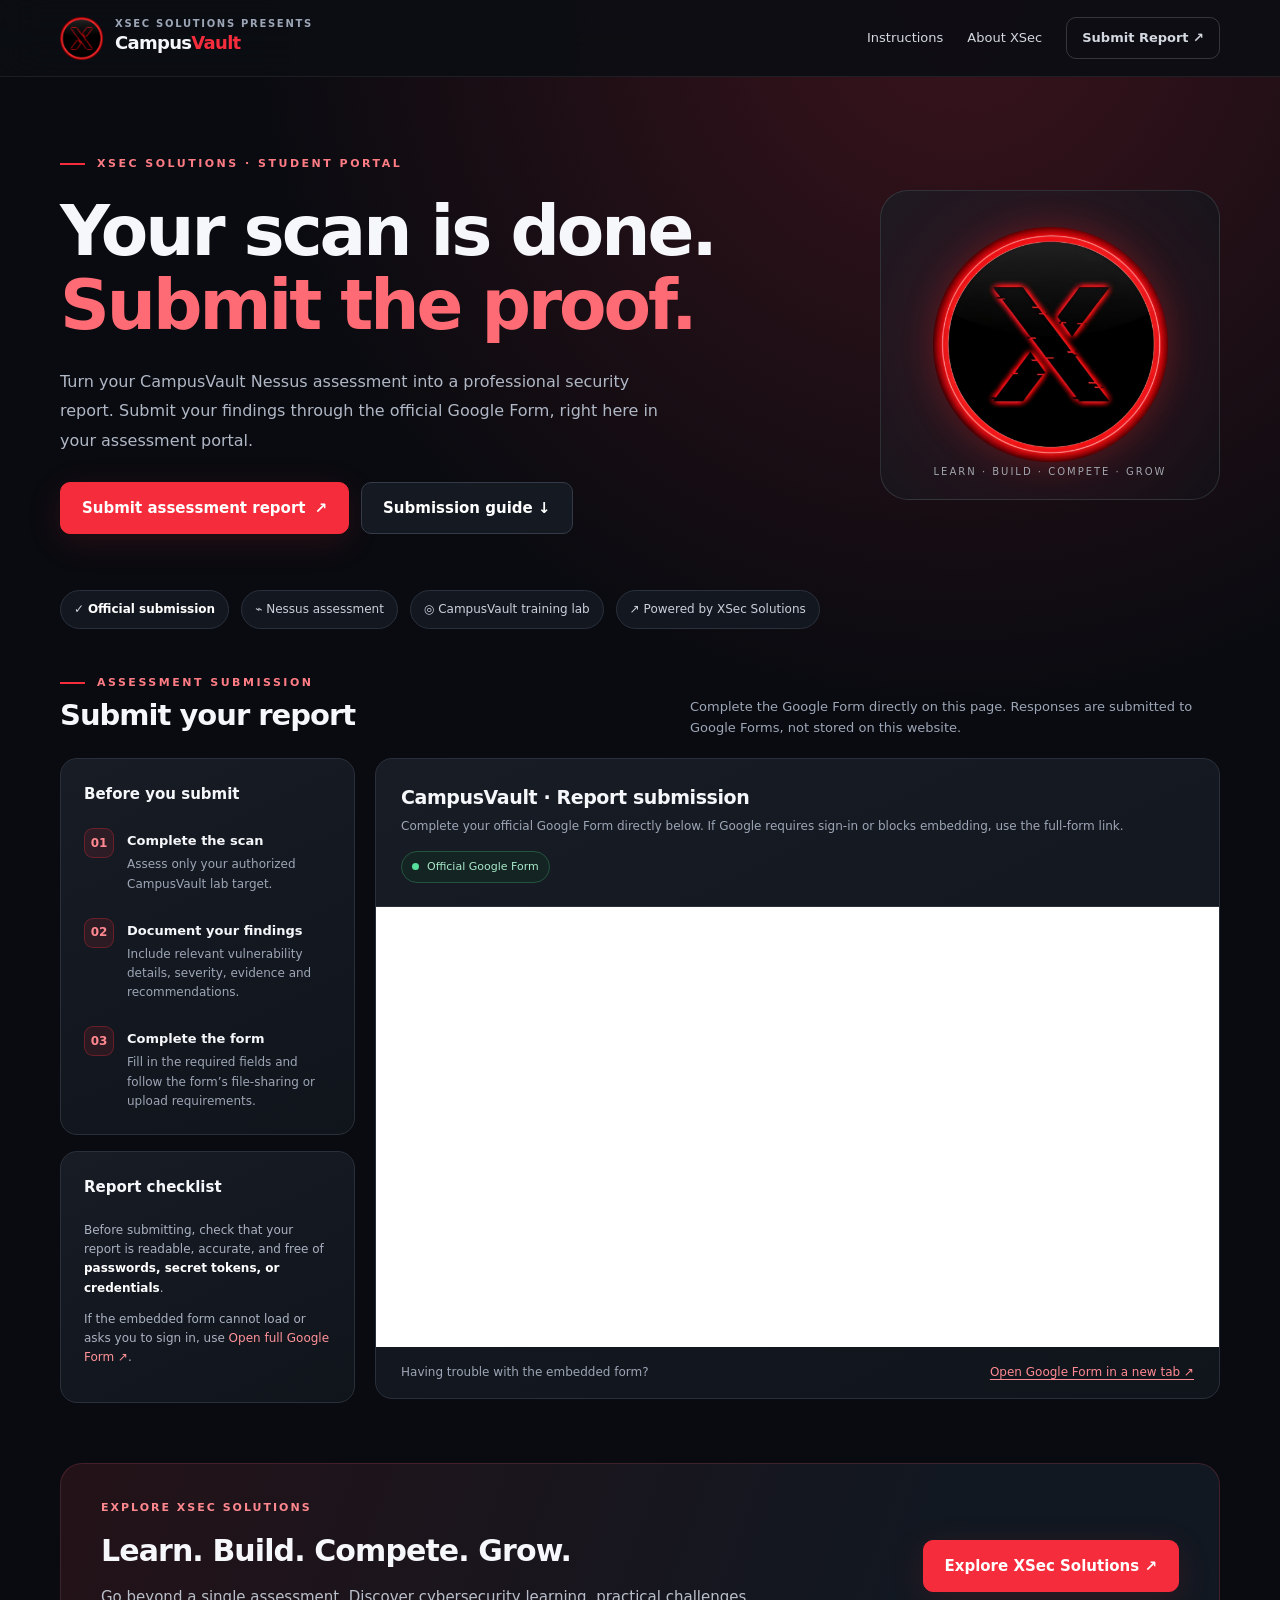
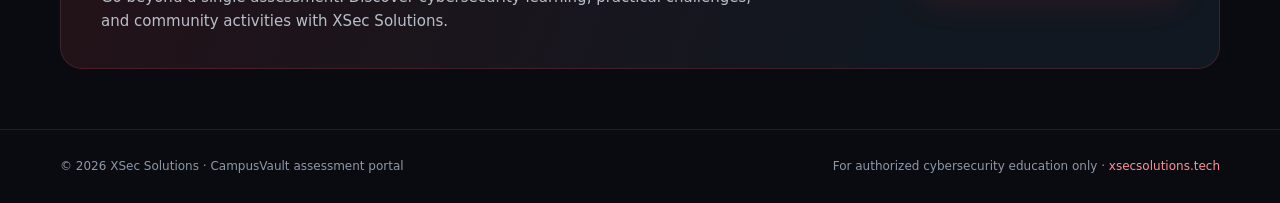
==== commit 99c303f3: "Add files via upload" ====
--- a/index.html
+++ b/index.html
@@ -1,3 +1,3 @@
 <!doctype html><html lang="en"><head><meta charset="utf-8"><meta name="viewport" content="width=device-width,initial-scale=1"><meta name="theme-color" content="#090b10"><meta name="description" content="CampusVault security assessment report submission, powered by XSec Solutions."><link rel="icon" href="assets/x-logo.png"><title>Submit Report | CampusVault × XSec Solutions</title><style>
-:root{--bg:#090b10;--card:#11151c;--sub:#161b24;--line:#2a303b;--text:#f6f7fa;--muted:#9da6b6;--red:#f52c3b;--light:#ff6b75}*{box-sizing:border-box}html{scroll-behavior:smooth}body{margin:0;font:15px/1.6 Inter,ui-sans-serif,system-ui,-apple-system,Segoe UI,sans-serif;color:var(--text);background:radial-gradient(circle at 75% 0%,#3a131c 0%,transparent 35%),var(--bg)}a{text-decoration:none;color:inherit}button{font:inherit}.wrap{width:min(1160px,calc(100% - 40px));margin:auto}header{position:sticky;top:0;z-index:10;border-bottom:1px solid #ffffff13;background:#0b0e13e8;backdrop-filter:blur(20px)}.navbar{height:76px;display:flex;align-items:center;justify-content:space-between;gap:20px}.brand{display:flex;align-items:center;gap:12px;font-size:18px;font-weight:800;letter-spacing:-.7px}.brand img{width:43px;height:43px;object-fit:contain}.brand small{font-size:10px;color:var(--muted);font-weight:650;display:block;letter-spacing:1.7px;text-transform:uppercase;line-height:1}.brand b{color:var(--red)}.right{display:flex;gap:24px;align-items:center;font-size:13px;color:#d4d8e1}.right a:hover{color:var(--light)}.mini-btn,.btn{display:inline-flex;align-items:center;justify-content:center;gap:9px;font-weight:750;border-radius:10px;transition:.2s}.mini-btn{padding:10px 15px;border:1px solid #ffffff2b}.mini-btn:hover{background:#ffffff10}.hero{padding:78px 0 46px;display:grid;grid-template-columns:minmax(0,1fr) 340px;gap:55px;align-items:center}.overline{font-size:11px;font-weight:800;letter-spacing:2.5px;text-transform:uppercase;color:#ff7c85}.overline:before{content:' ';display:inline-block;width:25px;height:2px;background:var(--red);vertical-align:middle;margin-right:12px}h1{font-size:clamp(42px,5.4vw,70px);line-height:1.07;letter-spacing:-3px;margin:22px 0 24px}h1 span{color:var(--light)}.lead{max-width:620px;color:#b0b7c5;font-size:16px;line-height:1.85}.hero-actions{display:flex;flex-wrap:wrap;gap:12px;margin-top:27px}.btn{background:var(--red);border:1px solid var(--red);color:#fff;padding:13px 21px;box-shadow:0 8px 35px #f52c3b22}.btn:hover{background:#ff4652;transform:translateY(-1px)}.btn-secondary{background:#151921;color:#fff;border-color:#343b48;box-shadow:none}.btn-secondary:hover{background:#202631}.hero-art{position:relative;min-height:310px;display:grid;place-items:center;border:1px solid #ffffff20;border-radius:28px;background:linear-gradient(135deg,#191921,#0e1016);overflow:hidden}.hero-art:before{content:'';position:absolute;width:260px;height:260px;background:#e91f3540;filter:blur(90px);border-radius:50%}.hero-art img{position:relative;width:235px;height:235px;object-fit:contain;filter:drop-shadow(0 0 15px #f3242940)}.hero-art p{position:absolute;bottom:9px;letter-spacing:2px;font-size:10px;color:#a2a5ae;text-transform:uppercase}.strip{display:flex;gap:12px;flex-wrap:wrap;margin:10px 0 45px}.pill{font-size:12px;color:#cbd0db;background:#131820;border:1px solid #2a303c;border-radius:50px;padding:9px 13px}.pill strong{color:#fff}.section-heading{display:flex;align-items:end;justify-content:space-between;gap:20px;margin:0 0 20px}.section-heading h2{font-size:29px;letter-spacing:-1px;margin:0}.section-heading p{max-width:530px;color:var(--muted);font-size:13px;margin:0}.layout{display:grid;grid-template-columns:295px minmax(0,1fr);gap:20px;align-items:start}.sidebar{display:grid;gap:16px}.panel,.form-panel{border:1px solid var(--line);background:linear-gradient(155deg,#171c25,#10141b);border-radius:17px}.panel{padding:23px}.panel h3{font-size:15px;margin:0 0 22px}.step{display:flex;gap:13px;margin-bottom:24px}.step:last-child{margin-bottom:0}.num{flex:none;width:30px;height:30px;display:grid;place-items:center;border-radius:9px;background:#ef2e3c1c;border:1px solid #ee2c3b50;color:#ff8790;font-size:12px;font-weight:800}.step b{font-size:13px}.step p{font-size:12px;color:var(--muted);margin:3px 0 0}.caution{font-size:12px;color:#aab2c2}.caution strong{color:#fff}.form-panel{overflow:hidden}.form-title{display:flex;justify-content:space-between;align-items:center;flex-wrap:wrap;padding:23px 25px;gap:15px;border-bottom:1px solid var(--line)}.form-title h3{font-size:19px;letter-spacing:-.4px;margin:0}.form-title p{font-size:12px;color:var(--muted);margin:4px 0 0}.live{display:inline-flex;align-items:center;gap:8px;font-size:11px;color:#a9e9c9;border:1px solid #24543f;background:#12302370;border-radius:50px;padding:6px 10px}.live:before{content:'';width:7px;height:7px;background:#56de9b;border-radius:50%}.form-frame{background:#fff;min-height:1400px;overflow:hidden}.form-frame iframe{display:block;width:100%;height:1500px;border:0;background:#fff}.frame-help{padding:16px 25px;font-size:12px;color:var(--muted);display:flex;justify-content:space-between;align-items:center;gap:12px;flex-wrap:wrap}.frame-help a{color:#ff8a93;text-decoration:underline;text-underline-offset:3px}.promo{margin:60px 0;background:linear-gradient(110deg,#231218,#111821 75%);border:1px solid #74303b70;border-radius:22px;padding:35px 40px;display:flex;gap:30px;align-items:center;justify-content:space-between}.promo h2{font-size:30px;letter-spacing:-.9px;margin:10px 0}.promo p{margin:0;max-width:660px;color:#b9bfca}.tagline{font-size:11px;letter-spacing:2px;color:#ff888f;text-transform:uppercase;font-weight:800}.promo .btn{white-space:nowrap}footer{border-top:1px solid #ffffff17;padding:27px 0;color:#8e98a8;font-size:12px}.foot{display:flex;justify-content:space-between;gap:16px;flex-wrap:wrap}footer a{color:#ff9299}@media(max-width:950px){.hero{grid-template-columns:1fr;padding-top:53px}.hero-art{display:none}.layout{grid-template-columns:1fr}.sidebar{grid-template-columns:1fr 1fr}.promo{align-items:start;flex-direction:column}}@media(max-width:620px){.wrap{width:calc(100% - 26px)}.navbar{height:67px}.brand{font-size:15px}.brand img{width:37px;height:37px}.right a:not(.mini-btn){display:none}.right .mini-btn{padding:8px 10px;font-size:11px}.hero{padding:46px 0 26px}h1{letter-spacing:-1.8px;font-size:42px}.lead{font-size:14px}.strip{margin-bottom:32px}.sidebar{grid-template-columns:1fr}.section-heading{display:block}.section-heading p{margin-top:8px}.form-title{padding:18px}.form-frame iframe{height:1300px}.frame-help{padding:17px}.promo{padding:25px;margin:35px 0}.promo h2{font-size:26px}}@media(prefers-reduced-motion:reduce){html{scroll-behavior:auto}.btn{transition:none}}
+:root{--bg:#090b10;--card:#11151c;--sub:#161b24;--line:#2a303b;--text:#f6f7fa;--muted:#9da6b6;--red:#f52c3b;--light:#ff6b75}*{box-sizing:border-box}html{scroll-behavior:smooth}body{margin:0;font:15px/1.6 Inter,ui-sans-serif,system-ui,-apple-system,Segoe UI,sans-serif;color:var(--text);background:radial-gradient(circle at 75% 0%,#3a131c 0%,transparent 35%),var(--bg)}a{text-decoration:none;color:inherit}button{font:inherit}.wrap{width:min(1160px,calc(100% - 40px));margin:auto}header{position:sticky;top:0;z-index:10;border-bottom:1px solid #ffffff13;background:#0b0e13e8;backdrop-filter:blur(20px)}.navbar{height:76px;display:flex;align-items:center;justify-content:space-between;gap:20px}.brand{display:flex;align-items:center;gap:12px;font-size:18px;font-weight:800;letter-spacing:-.7px}.brand img{width:43px;height:43px;object-fit:contain}.brand small{font-size:10px;color:var(--muted);font-weight:650;display:block;letter-spacing:1.7px;text-transform:uppercase;line-height:1}.brand b{color:var(--red)}.right{display:flex;gap:24px;align-items:center;font-size:13px;color:#d4d8e1}.right a:hover{color:var(--light)}.mini-btn,.btn{display:inline-flex;align-items:center;justify-content:center;gap:9px;font-weight:750;border-radius:10px;transition:.2s}.mini-btn{padding:10px 15px;border:1px solid #ffffff2b}.mini-btn:hover{background:#ffffff10}.hero{padding:78px 0 46px;display:grid;grid-template-columns:minmax(0,1fr) 340px;gap:55px;align-items:center}.overline{font-size:11px;font-weight:800;letter-spacing:2.5px;text-transform:uppercase;color:#ff7c85}.overline:before{content:' ';display:inline-block;width:25px;height:2px;background:var(--red);vertical-align:middle;margin-right:12px}h1{font-size:clamp(42px,5.4vw,70px);line-height:1.07;letter-spacing:-3px;margin:22px 0 24px}h1 span{color:var(--light)}.lead{max-width:620px;color:#b0b7c5;font-size:16px;line-height:1.85}.hero-actions{display:flex;flex-wrap:wrap;gap:12px;margin-top:27px}.btn{background:var(--red);border:1px solid var(--red);color:#fff;padding:13px 21px;box-shadow:0 8px 35px #f52c3b22}.btn:hover{background:#ff4652;transform:translateY(-1px)}.btn-secondary{background:#151921;color:#fff;border-color:#343b48;box-shadow:none}.btn-secondary:hover{background:#202631}.hero-art{position:relative;min-height:310px;display:grid;place-items:center;border:1px solid #ffffff20;border-radius:28px;background:linear-gradient(135deg,#191921,#0e1016);overflow:hidden}.hero-art:before{content:'';position:absolute;width:260px;height:260px;background:#e91f3540;filter:blur(90px);border-radius:50%}.hero-art img{position:relative;width:235px;height:235px;object-fit:contain;filter:drop-shadow(0 0 15px #f3242940)}.hero-art p{position:absolute;bottom:9px;letter-spacing:2px;font-size:10px;color:#a2a5ae;text-transform:uppercase}.strip{display:flex;gap:12px;flex-wrap:wrap;margin:10px 0 45px}.pill{font-size:12px;color:#cbd0db;background:#131820;border:1px solid #2a303c;border-radius:50px;padding:9px 13px}.pill strong{color:#fff}.section-heading{display:flex;align-items:end;justify-content:space-between;gap:20px;margin:0 0 20px}.section-heading h2{font-size:29px;letter-spacing:-1px;margin:0}.section-heading p{max-width:530px;color:var(--muted);font-size:13px;margin:0}.layout{display:grid;grid-template-columns:295px minmax(0,1fr);gap:20px;align-items:start}.sidebar{display:grid;gap:16px}.panel,.form-panel{border:1px solid var(--line);background:linear-gradient(155deg,#171c25,#10141b);border-radius:17px}.panel{padding:23px}.panel h3{font-size:15px;margin:0 0 22px}.step{display:flex;gap:13px;margin-bottom:24px}.step:last-child{margin-bottom:0}.num{flex:none;width:30px;height:30px;display:grid;place-items:center;border-radius:9px;background:#ef2e3c1c;border:1px solid #ee2c3b50;color:#ff8790;font-size:12px;font-weight:800}.step b{font-size:13px}.step p{font-size:12px;color:var(--muted);margin:3px 0 0}.caution{font-size:12px;color:#aab2c2}.caution strong{color:#fff}.form-panel{overflow:hidden}.form-title{display:flex;justify-content:space-between;align-items:center;flex-wrap:wrap;padding:23px 25px;gap:15px;border-bottom:1px solid var(--line)}.form-title h3{font-size:19px;letter-spacing:-.4px;margin:0}.form-title p{font-size:12px;color:var(--muted);margin:4px 0 0}.live{display:inline-flex;align-items:center;gap:8px;font-size:11px;color:#a9e9c9;border:1px solid #24543f;background:#12302370;border-radius:50px;padding:6px 10px}.live:before{content:'';width:7px;height:7px;background:#56de9b;border-radius:50%}.form-frame{background:#fff;min-height:0;overflow:hidden}.form-frame iframe{display:block;width:100%;height:440px;border:0;background:#fff}.frame-help{padding:16px 25px;font-size:12px;color:var(--muted);display:flex;justify-content:space-between;align-items:center;gap:12px;flex-wrap:wrap}.frame-help a{color:#ff8a93;text-decoration:underline;text-underline-offset:3px}.promo{margin:60px 0;background:linear-gradient(110deg,#231218,#111821 75%);border:1px solid #74303b70;border-radius:22px;padding:35px 40px;display:flex;gap:30px;align-items:center;justify-content:space-between}.promo h2{font-size:30px;letter-spacing:-.9px;margin:10px 0}.promo p{margin:0;max-width:660px;color:#b9bfca}.tagline{font-size:11px;letter-spacing:2px;color:#ff888f;text-transform:uppercase;font-weight:800}.promo .btn{white-space:nowrap}footer{border-top:1px solid #ffffff17;padding:27px 0;color:#8e98a8;font-size:12px}.foot{display:flex;justify-content:space-between;gap:16px;flex-wrap:wrap}footer a{color:#ff9299}@media(max-width:950px){.hero{grid-template-columns:1fr;padding-top:53px}.hero-art{display:none}.layout{grid-template-columns:1fr}.sidebar{grid-template-columns:1fr 1fr}.promo{align-items:start;flex-direction:column}}@media(max-width:620px){.wrap{width:calc(100% - 26px)}.navbar{height:67px}.brand{font-size:15px}.brand img{width:37px;height:37px}.right a:not(.mini-btn){display:none}.right .mini-btn{padding:8px 10px;font-size:11px}.hero{padding:46px 0 26px}h1{letter-spacing:-1.8px;font-size:42px}.lead{font-size:14px}.strip{margin-bottom:32px}.sidebar{grid-template-columns:1fr}.section-heading{display:block}.section-heading p{margin-top:8px}.form-title{padding:18px}.form-frame iframe{height:480px}.frame-help{padding:17px}.promo{padding:25px;margin:35px 0}.promo h2{font-size:26px}}@media(prefers-reduced-motion:reduce){html{scroll-behavior:auto}.btn{transition:none}}
 </style></head><body><header><nav class="wrap navbar" aria-label="Main navigation"><a class="brand" href="#top"><img src="assets/x-logo.png" alt="XSec Solutions logo"><span><small>XSec Solutions Presents</small>Campus<b>Vault</b></span></a><div class="right"><a href="#how">Instructions</a><a href="https://xsecsolutions.tech" target="_blank" rel="noopener noreferrer">About XSec</a><a class="mini-btn" href="#submission">Submit Report ↗</a></div></nav></header><main class="wrap" id="top"><section class="hero"><div><div class="overline">XSec Solutions · Student Portal</div><h1>Your scan is done.<br><span>Submit the proof.</span></h1><p class="lead">Turn your CampusVault Nessus assessment into a professional security report. Submit your findings through the official Google Form, right here in your assessment portal.</p><div class="hero-actions"><a class="btn" href="#submission">Submit assessment report <span aria-hidden="true">↗</span></a><a class="btn btn-secondary" href="#how">Submission guide ↓</a></div></div><div class="hero-art"><img src="assets/x-logo.png" alt="XSec Solutions emblem"><p>Learn · Build · Compete · Grow</p></div></section><div class="strip"><span class="pill">✓ <strong>Official submission</strong></span><span class="pill">⌁ Nessus assessment</span><span class="pill">◎ CampusVault training lab</span><span class="pill">↗ Powered by XSec Solutions</span></div><section id="submission"><div class="section-heading"><div><div class="overline">Assessment submission</div><h2>Submit your report</h2></div><p>Complete the Google Form directly on this page. Responses are submitted to Google Forms, not stored on this website.</p></div><div class="layout"><aside class="sidebar" id="how"><div class="panel"><h3>Before you submit</h3><div class="step"><span class="num">01</span><div><b>Complete the scan</b><p>Assess only your authorized CampusVault lab target.</p></div></div><div class="step"><span class="num">02</span><div><b>Document your findings</b><p>Include relevant vulnerability details, severity, evidence and recommendations.</p></div></div><div class="step"><span class="num">03</span><div><b>Complete the form</b><p>Fill in the required fields and follow the form’s file-sharing or upload requirements.</p></div></div></div><div class="panel"><h3>Report checklist</h3><p class="caution">Before submitting, check that your report is readable, accurate, and free of <strong>passwords, secret tokens, or credentials</strong>.</p><p class="caution">If the embedded form cannot load or asks you to sign in, use <a href="https://docs.google.com/forms/d/e/1FAIpQLSc62yyoF23VjpuRXApsiwNVIVNWkOWmZL7GgqxsDRgg8oMb4A/viewform" target="_blank" rel="noopener noreferrer" style="color:#ff9299">Open full Google Form ↗</a>.</p></div></aside><div class="form-panel"><div class="form-title"><div><h3>CampusVault · Report submission</h3><p>Complete your official Google Form directly below. If Google requires sign-in or blocks embedding, use the full-form link.</p></div><span class="live">Official Google Form</span></div><div class="form-frame"><iframe src="https://docs.google.com/forms/d/e/1FAIpQLSc62yyoF23VjpuRXApsiwNVIVNWkOWmZL7GgqxsDRgg8oMb4A/viewform?embedded=true" title="Official CampusVault assessment report form" loading="eager" referrerpolicy="strict-origin-when-cross-origin" allow="fullscreen">Loading the form…</iframe></div><div class="frame-help"><span>Having trouble with the embedded form?</span><a href="https://docs.google.com/forms/d/e/1FAIpQLSc62yyoF23VjpuRXApsiwNVIVNWkOWmZL7GgqxsDRgg8oMb4A/viewform" target="_blank" rel="noopener noreferrer">Open Google Form in a new tab ↗</a></div></div></div></section><section class="promo" aria-label="Discover XSec Solutions"><div><div class="tagline">Explore XSec Solutions</div><h2>Learn. Build. Compete. Grow.</h2><p>Go beyond a single assessment. Discover cybersecurity learning, practical challenges, and community activities with XSec Solutions.</p></div><a class="btn" href="https://xsecsolutions.tech" target="_blank" rel="noopener noreferrer">Explore XSec Solutions ↗</a></section></main><footer><div class="wrap foot"><span>© <span id="year">2026</span> XSec Solutions · CampusVault assessment portal</span><span>For authorized cybersecurity education only · <a href="https://xsecsolutions.tech" target="_blank" rel="noopener noreferrer">xsecsolutions.tech</a></span></div></footer><script>document.getElementById('year').textContent=new Date().getFullYear()</script></body></html>
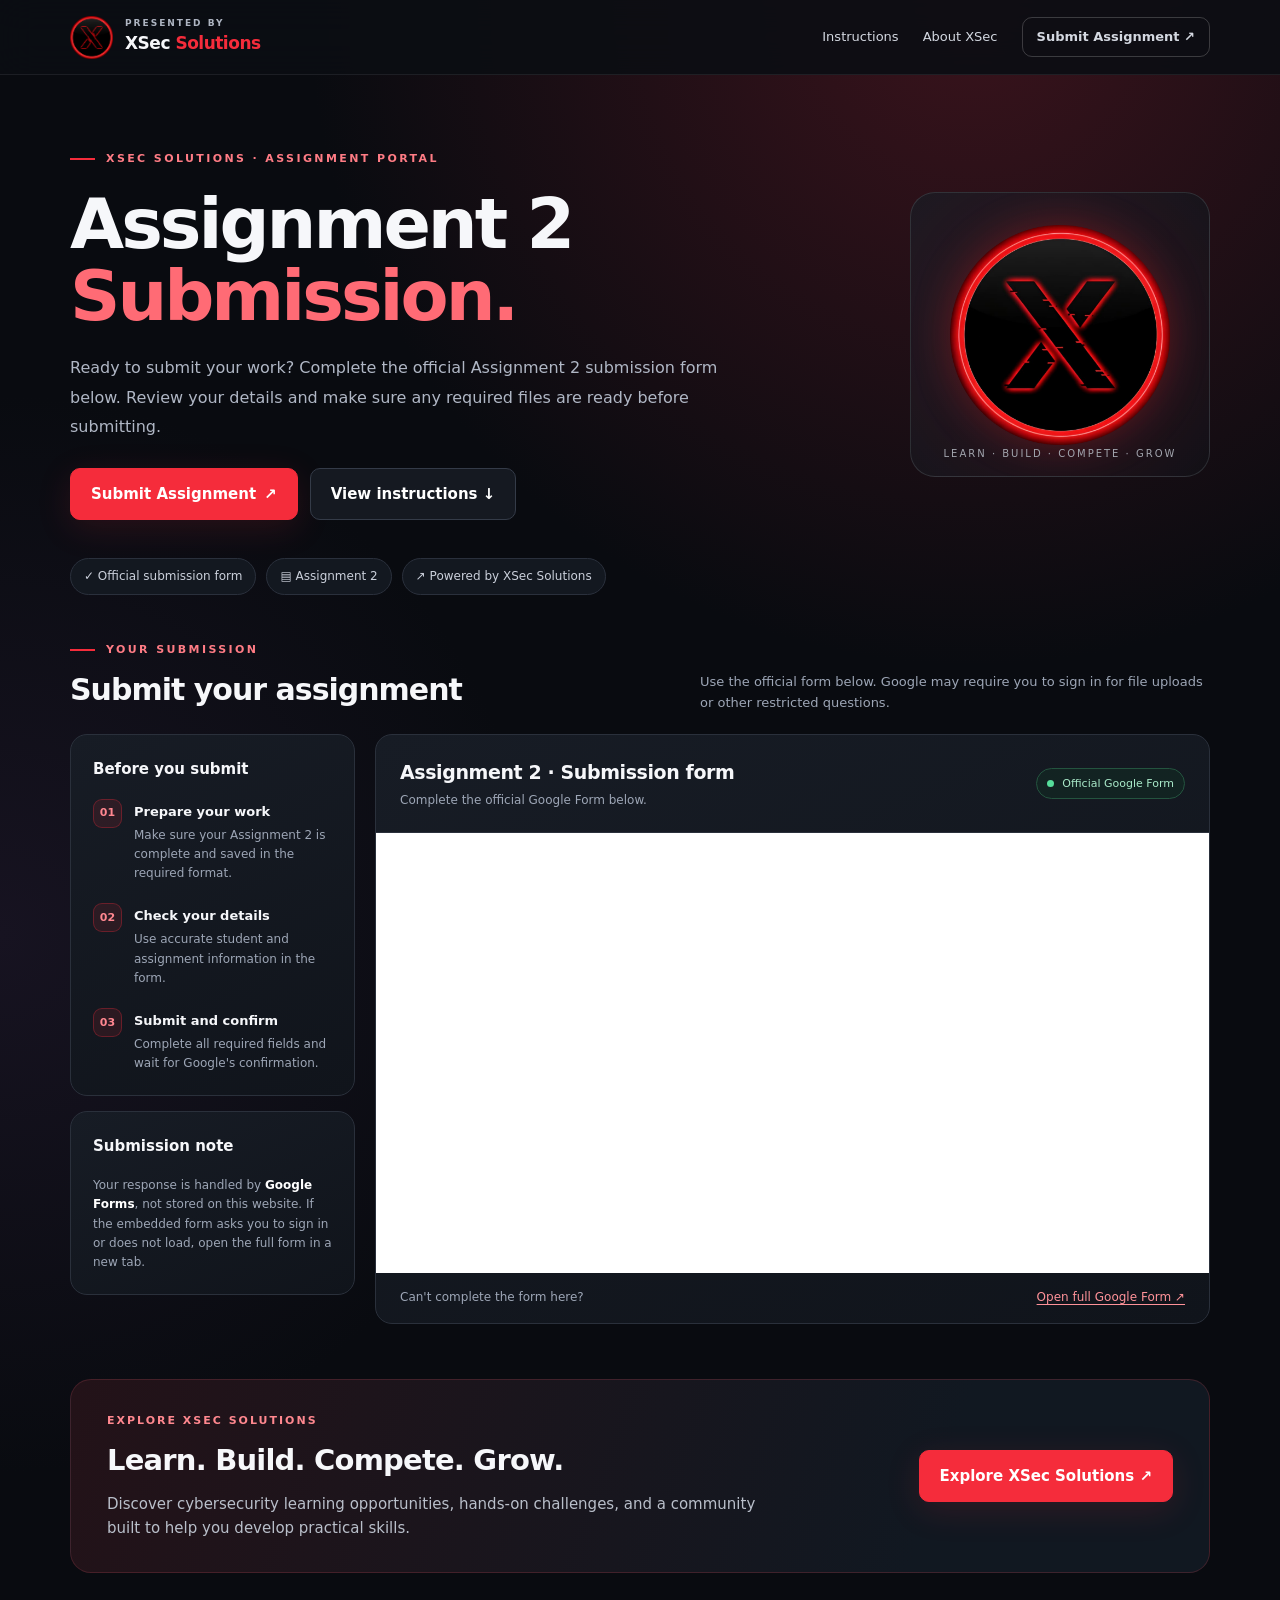
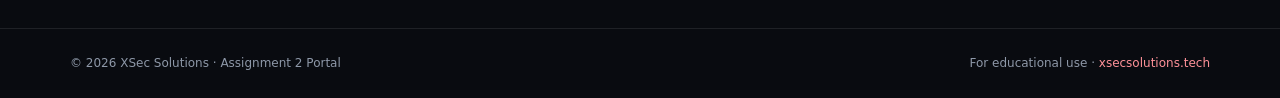
==== commit 9ecf08fc: "Add files via upload" ====
--- a/index.html
+++ b/index.html
@@ -1,3 +1,22 @@
-<!doctype html><html lang="en"><head><meta charset="utf-8"><meta name="viewport" content="width=device-width,initial-scale=1"><meta name="theme-color" content="#090b10"><meta name="description" content="CampusVault security assessment report submission, powered by XSec Solutions."><link rel="icon" href="assets/x-logo.png"><title>Submit Report | CampusVault × XSec Solutions</title><style>
-:root{--bg:#090b10;--card:#11151c;--sub:#161b24;--line:#2a303b;--text:#f6f7fa;--muted:#9da6b6;--red:#f52c3b;--light:#ff6b75}*{box-sizing:border-box}html{scroll-behavior:smooth}body{margin:0;font:15px/1.6 Inter,ui-sans-serif,system-ui,-apple-system,Segoe UI,sans-serif;color:var(--text);background:radial-gradient(circle at 75% 0%,#3a131c 0%,transparent 35%),var(--bg)}a{text-decoration:none;color:inherit}button{font:inherit}.wrap{width:min(1160px,calc(100% - 40px));margin:auto}header{position:sticky;top:0;z-index:10;border-bottom:1px solid #ffffff13;background:#0b0e13e8;backdrop-filter:blur(20px)}.navbar{height:76px;display:flex;align-items:center;justify-content:space-between;gap:20px}.brand{display:flex;align-items:center;gap:12px;font-size:18px;font-weight:800;letter-spacing:-.7px}.brand img{width:43px;height:43px;object-fit:contain}.brand small{font-size:10px;color:var(--muted);font-weight:650;display:block;letter-spacing:1.7px;text-transform:uppercase;line-height:1}.brand b{color:var(--red)}.right{display:flex;gap:24px;align-items:center;font-size:13px;color:#d4d8e1}.right a:hover{color:var(--light)}.mini-btn,.btn{display:inline-flex;align-items:center;justify-content:center;gap:9px;font-weight:750;border-radius:10px;transition:.2s}.mini-btn{padding:10px 15px;border:1px solid #ffffff2b}.mini-btn:hover{background:#ffffff10}.hero{padding:78px 0 46px;display:grid;grid-template-columns:minmax(0,1fr) 340px;gap:55px;align-items:center}.overline{font-size:11px;font-weight:800;letter-spacing:2.5px;text-transform:uppercase;color:#ff7c85}.overline:before{content:' ';display:inline-block;width:25px;height:2px;background:var(--red);vertical-align:middle;margin-right:12px}h1{font-size:clamp(42px,5.4vw,70px);line-height:1.07;letter-spacing:-3px;margin:22px 0 24px}h1 span{color:var(--light)}.lead{max-width:620px;color:#b0b7c5;font-size:16px;line-height:1.85}.hero-actions{display:flex;flex-wrap:wrap;gap:12px;margin-top:27px}.btn{background:var(--red);border:1px solid var(--red);color:#fff;padding:13px 21px;box-shadow:0 8px 35px #f52c3b22}.btn:hover{background:#ff4652;transform:translateY(-1px)}.btn-secondary{background:#151921;color:#fff;border-color:#343b48;box-shadow:none}.btn-secondary:hover{background:#202631}.hero-art{position:relative;min-height:310px;display:grid;place-items:center;border:1px solid #ffffff20;border-radius:28px;background:linear-gradient(135deg,#191921,#0e1016);overflow:hidden}.hero-art:before{content:'';position:absolute;width:260px;height:260px;background:#e91f3540;filter:blur(90px);border-radius:50%}.hero-art img{position:relative;width:235px;height:235px;object-fit:contain;filter:drop-shadow(0 0 15px #f3242940)}.hero-art p{position:absolute;bottom:9px;letter-spacing:2px;font-size:10px;color:#a2a5ae;text-transform:uppercase}.strip{display:flex;gap:12px;flex-wrap:wrap;margin:10px 0 45px}.pill{font-size:12px;color:#cbd0db;background:#131820;border:1px solid #2a303c;border-radius:50px;padding:9px 13px}.pill strong{color:#fff}.section-heading{display:flex;align-items:end;justify-content:space-between;gap:20px;margin:0 0 20px}.section-heading h2{font-size:29px;letter-spacing:-1px;margin:0}.section-heading p{max-width:530px;color:var(--muted);font-size:13px;margin:0}.layout{display:grid;grid-template-columns:295px minmax(0,1fr);gap:20px;align-items:start}.sidebar{display:grid;gap:16px}.panel,.form-panel{border:1px solid var(--line);background:linear-gradient(155deg,#171c25,#10141b);border-radius:17px}.panel{padding:23px}.panel h3{font-size:15px;margin:0 0 22px}.step{display:flex;gap:13px;margin-bottom:24px}.step:last-child{margin-bottom:0}.num{flex:none;width:30px;height:30px;display:grid;place-items:center;border-radius:9px;background:#ef2e3c1c;border:1px solid #ee2c3b50;color:#ff8790;font-size:12px;font-weight:800}.step b{font-size:13px}.step p{font-size:12px;color:var(--muted);margin:3px 0 0}.caution{font-size:12px;color:#aab2c2}.caution strong{color:#fff}.form-panel{overflow:hidden}.form-title{display:flex;justify-content:space-between;align-items:center;flex-wrap:wrap;padding:23px 25px;gap:15px;border-bottom:1px solid var(--line)}.form-title h3{font-size:19px;letter-spacing:-.4px;margin:0}.form-title p{font-size:12px;color:var(--muted);margin:4px 0 0}.live{display:inline-flex;align-items:center;gap:8px;font-size:11px;color:#a9e9c9;border:1px solid #24543f;background:#12302370;border-radius:50px;padding:6px 10px}.live:before{content:'';width:7px;height:7px;background:#56de9b;border-radius:50%}.form-frame{background:#fff;min-height:0;overflow:hidden}.form-frame iframe{display:block;width:100%;height:440px;border:0;background:#fff}.frame-help{padding:16px 25px;font-size:12px;color:var(--muted);display:flex;justify-content:space-between;align-items:center;gap:12px;flex-wrap:wrap}.frame-help a{color:#ff8a93;text-decoration:underline;text-underline-offset:3px}.promo{margin:60px 0;background:linear-gradient(110deg,#231218,#111821 75%);border:1px solid #74303b70;border-radius:22px;padding:35px 40px;display:flex;gap:30px;align-items:center;justify-content:space-between}.promo h2{font-size:30px;letter-spacing:-.9px;margin:10px 0}.promo p{margin:0;max-width:660px;color:#b9bfca}.tagline{font-size:11px;letter-spacing:2px;color:#ff888f;text-transform:uppercase;font-weight:800}.promo .btn{white-space:nowrap}footer{border-top:1px solid #ffffff17;padding:27px 0;color:#8e98a8;font-size:12px}.foot{display:flex;justify-content:space-between;gap:16px;flex-wrap:wrap}footer a{color:#ff9299}@media(max-width:950px){.hero{grid-template-columns:1fr;padding-top:53px}.hero-art{display:none}.layout{grid-template-columns:1fr}.sidebar{grid-template-columns:1fr 1fr}.promo{align-items:start;flex-direction:column}}@media(max-width:620px){.wrap{width:calc(100% - 26px)}.navbar{height:67px}.brand{font-size:15px}.brand img{width:37px;height:37px}.right a:not(.mini-btn){display:none}.right .mini-btn{padding:8px 10px;font-size:11px}.hero{padding:46px 0 26px}h1{letter-spacing:-1.8px;font-size:42px}.lead{font-size:14px}.strip{margin-bottom:32px}.sidebar{grid-template-columns:1fr}.section-heading{display:block}.section-heading p{margin-top:8px}.form-title{padding:18px}.form-frame iframe{height:480px}.frame-help{padding:17px}.promo{padding:25px;margin:35px 0}.promo h2{font-size:26px}}@media(prefers-reduced-motion:reduce){html{scroll-behavior:auto}.btn{transition:none}}
-</style></head><body><header><nav class="wrap navbar" aria-label="Main navigation"><a class="brand" href="#top"><img src="assets/x-logo.png" alt="XSec Solutions logo"><span><small>XSec Solutions Presents</small>Campus<b>Vault</b></span></a><div class="right"><a href="#how">Instructions</a><a href="https://xsecsolutions.tech" target="_blank" rel="noopener noreferrer">About XSec</a><a class="mini-btn" href="#submission">Submit Report ↗</a></div></nav></header><main class="wrap" id="top"><section class="hero"><div><div class="overline">XSec Solutions · Student Portal</div><h1>Your scan is done.<br><span>Submit the proof.</span></h1><p class="lead">Turn your CampusVault Nessus assessment into a professional security report. Submit your findings through the official Google Form, right here in your assessment portal.</p><div class="hero-actions"><a class="btn" href="#submission">Submit assessment report <span aria-hidden="true">↗</span></a><a class="btn btn-secondary" href="#how">Submission guide ↓</a></div></div><div class="hero-art"><img src="assets/x-logo.png" alt="XSec Solutions emblem"><p>Learn · Build · Compete · Grow</p></div></section><div class="strip"><span class="pill">✓ <strong>Official submission</strong></span><span class="pill">⌁ Nessus assessment</span><span class="pill">◎ CampusVault training lab</span><span class="pill">↗ Powered by XSec Solutions</span></div><section id="submission"><div class="section-heading"><div><div class="overline">Assessment submission</div><h2>Submit your report</h2></div><p>Complete the Google Form directly on this page. Responses are submitted to Google Forms, not stored on this website.</p></div><div class="layout"><aside class="sidebar" id="how"><div class="panel"><h3>Before you submit</h3><div class="step"><span class="num">01</span><div><b>Complete the scan</b><p>Assess only your authorized CampusVault lab target.</p></div></div><div class="step"><span class="num">02</span><div><b>Document your findings</b><p>Include relevant vulnerability details, severity, evidence and recommendations.</p></div></div><div class="step"><span class="num">03</span><div><b>Complete the form</b><p>Fill in the required fields and follow the form’s file-sharing or upload requirements.</p></div></div></div><div class="panel"><h3>Report checklist</h3><p class="caution">Before submitting, check that your report is readable, accurate, and free of <strong>passwords, secret tokens, or credentials</strong>.</p><p class="caution">If the embedded form cannot load or asks you to sign in, use <a href="https://docs.google.com/forms/d/e/1FAIpQLSc62yyoF23VjpuRXApsiwNVIVNWkOWmZL7GgqxsDRgg8oMb4A/viewform" target="_blank" rel="noopener noreferrer" style="color:#ff9299">Open full Google Form ↗</a>.</p></div></aside><div class="form-panel"><div class="form-title"><div><h3>CampusVault · Report submission</h3><p>Complete your official Google Form directly below. If Google requires sign-in or blocks embedding, use the full-form link.</p></div><span class="live">Official Google Form</span></div><div class="form-frame"><iframe src="https://docs.google.com/forms/d/e/1FAIpQLSc62yyoF23VjpuRXApsiwNVIVNWkOWmZL7GgqxsDRgg8oMb4A/viewform?embedded=true" title="Official CampusVault assessment report form" loading="eager" referrerpolicy="strict-origin-when-cross-origin" allow="fullscreen">Loading the form…</iframe></div><div class="frame-help"><span>Having trouble with the embedded form?</span><a href="https://docs.google.com/forms/d/e/1FAIpQLSc62yyoF23VjpuRXApsiwNVIVNWkOWmZL7GgqxsDRgg8oMb4A/viewform" target="_blank" rel="noopener noreferrer">Open Google Form in a new tab ↗</a></div></div></div></section><section class="promo" aria-label="Discover XSec Solutions"><div><div class="tagline">Explore XSec Solutions</div><h2>Learn. Build. Compete. Grow.</h2><p>Go beyond a single assessment. Discover cybersecurity learning, practical challenges, and community activities with XSec Solutions.</p></div><a class="btn" href="https://xsecsolutions.tech" target="_blank" rel="noopener noreferrer">Explore XSec Solutions ↗</a></section></main><footer><div class="wrap foot"><span>© <span id="year">2026</span> XSec Solutions · CampusVault assessment portal</span><span>For authorized cybersecurity education only · <a href="https://xsecsolutions.tech" target="_blank" rel="noopener noreferrer">xsecsolutions.tech</a></span></div></footer><script>document.getElementById('year').textContent=new Date().getFullYear()</script></body></html>
+<!doctype html>
+<html lang="en">
+<head>
+<meta charset="utf-8"><meta name="viewport" content="width=device-width,initial-scale=1"><meta name="theme-color" content="#090b10">
+<meta name="description" content="Assignment 2 submission portal by XSec Solutions.">
+<link rel="icon" type="image/png" href="assets/x-logo.png"><title>Assignment 2 Submission | XSec Solutions</title>
+<style>
+:root{--bg:#090b10;--card:#11151c;--line:#2a303b;--text:#f6f7fa;--muted:#9da6b6;--red:#f52c3b;--light:#ff6b75}*{box-sizing:border-box}html{scroll-behavior:smooth}body{margin:0;font:15px/1.6 Inter,ui-sans-serif,system-ui,-apple-system,Segoe UI,sans-serif;color:var(--text);background:radial-gradient(circle at 76% 0%,#3a131c 0,transparent 34%),radial-gradient(circle at 0% 55%,#171321 0,transparent 34%),var(--bg)}a{color:inherit;text-decoration:none}.wrap{width:min(1140px,calc(100% - 40px));margin:auto}header{position:sticky;top:0;z-index:5;background:#0b0e13e8;backdrop-filter:blur(18px);border-bottom:1px solid #ffffff13}.nav{height:74px;display:flex;align-items:center;justify-content:space-between;gap:20px}.brand{display:flex;align-items:center;gap:12px;font-weight:800;font-size:17px;letter-spacing:-.5px}.brand img{width:43px;height:43px;object-fit:contain}.brand small{display:block;color:#aeb5c2;font-size:9px;letter-spacing:2px;text-transform:uppercase;line-height:1.5}.brand b{color:var(--red)}.navlinks{display:flex;align-items:center;gap:24px;font-size:13px;color:#d4d8e1}.navlinks a:hover{color:var(--light)}.navbtn,.btn{display:inline-flex;align-items:center;justify-content:center;gap:8px;border-radius:10px;font-weight:750;transition:.2s}.navbtn{border:1px solid #ffffff30;padding:9px 14px}.navbtn:hover{background:#ffffff10}.hero{padding:75px 0 38px;display:grid;grid-template-columns:minmax(0,1fr) 300px;gap:50px;align-items:center}.eyebrow{font-size:11px;font-weight:800;letter-spacing:2.4px;text-transform:uppercase;color:#ff7c85}.eyebrow:before{content:'';display:inline-block;width:25px;height:2px;background:var(--red);vertical-align:middle;margin-right:11px}h1{font-size:clamp(43px,6vw,70px);line-height:1.04;letter-spacing:-3px;margin:20px 0}h1 span{color:var(--light)}.lead{max-width:650px;color:#b0b7c5;font-size:16px;line-height:1.85}.actions{display:flex;flex-wrap:wrap;gap:12px;margin-top:26px}.btn{padding:13px 20px;background:var(--red);border:1px solid var(--red);color:white;box-shadow:0 8px 35px #f52c3b22}.btn:hover{background:#ff4652;transform:translateY(-1px)}.btn.alt{background:#151921;border-color:#343b48;box-shadow:none}.btn.alt:hover{background:#202631}.logo-card{height:285px;border:1px solid #ffffff20;border-radius:25px;background:linear-gradient(135deg,#191921,#0e1016);display:grid;place-items:center;position:relative;overflow:hidden}.logo-card:before{content:'';position:absolute;width:220px;height:220px;background:#e91f3540;filter:blur(85px);border-radius:50%}.logo-card img{position:relative;width:220px;height:220px;object-fit:contain;filter:drop-shadow(0 0 18px #f3242940)}.logo-card span{position:absolute;bottom:14px;font-size:10px;letter-spacing:2px;color:#a2a5ae;text-transform:uppercase}.pills{display:flex;gap:10px;flex-wrap:wrap;margin:0 0 46px}.pill{font-size:12px;color:#cbd0db;background:#131820;border:1px solid #2a303c;border-radius:50px;padding:8px 13px}.section-head{display:flex;justify-content:space-between;align-items:end;gap:20px;margin-bottom:20px}.section-head h2{font-size:30px;letter-spacing:-1px;margin:7px 0 0}.section-head p{max-width:510px;margin:0;color:var(--muted);font-size:13px}.submission{display:grid;grid-template-columns:285px minmax(0,1fr);gap:20px;align-items:start}.side{display:grid;gap:15px}.panel,.formpanel{border:1px solid var(--line);border-radius:17px;background:linear-gradient(155deg,#171c25,#10141b)}.panel{padding:22px}.panel h3{font-size:15px;margin:0 0 18px}.step{display:flex;gap:12px;margin-bottom:20px}.step:last-child{margin-bottom:0}.num{flex:none;width:29px;height:29px;display:grid;place-items:center;border-radius:9px;background:#ef2e3c1c;border:1px solid #ee2c3b50;color:#ff8790;font-size:11px;font-weight:800}.step b{font-size:13px}.step p,.info{font-size:12px;color:var(--muted);margin:3px 0 0}.info strong{color:#fff}.formpanel{overflow:hidden}.formhead{padding:22px 24px;border-bottom:1px solid var(--line);display:flex;align-items:center;justify-content:space-between;gap:14px;flex-wrap:wrap}.formhead h3{font-size:19px;margin:0;letter-spacing:-.4px}.formhead p{font-size:12px;color:var(--muted);margin:4px 0 0}.status{display:inline-flex;align-items:center;gap:8px;font-size:11px;color:#a9e9c9;border:1px solid #24543f;background:#12302370;border-radius:50px;padding:6px 10px}.status:before{content:'';width:7px;height:7px;background:#56de9b;border-radius:50%}.frame{background:#fff;overflow:hidden}.frame iframe{display:block;width:100%;height:440px;border:0;background:#fff}.framehelp{padding:15px 24px;display:flex;justify-content:space-between;align-items:center;gap:12px;flex-wrap:wrap;font-size:12px;color:var(--muted)}.framehelp a{color:#ff9299;text-decoration:underline;text-underline-offset:3px}.promo{margin:55px 0;background:linear-gradient(110deg,#231218,#111821 75%);border:1px solid #74303b70;border-radius:21px;padding:32px 36px;display:flex;align-items:center;justify-content:space-between;gap:25px}.promo h2{font-size:29px;letter-spacing:-.8px;margin:8px 0}.promo p{max-width:650px;margin:0;color:#b9bfca}.tagline{font-size:11px;letter-spacing:2px;color:#ff888f;text-transform:uppercase;font-weight:800}.promo .btn{white-space:nowrap}footer{border-top:1px solid #ffffff17;padding:25px 0;color:#8e98a8;font-size:12px}.foot{display:flex;justify-content:space-between;gap:15px;flex-wrap:wrap}footer a{color:#ff9299}
+@media(max-width:900px){.hero{grid-template-columns:1fr;padding-top:52px}.logo-card{display:none}.submission{grid-template-columns:1fr}.side{grid-template-columns:1fr 1fr}.promo{align-items:flex-start;flex-direction:column}}@media(max-width:620px){.wrap{width:calc(100% - 26px)}.nav{height:66px}.brand{font-size:15px}.brand img{width:38px;height:38px}.navlinks{gap:10px}.navlinks a:not(.navbtn){display:none}.navbtn{font-size:11px;padding:8px 10px}.hero{padding:46px 0 25px}h1{font-size:43px;letter-spacing:-1.9px}.lead{font-size:14px}.pills{margin-bottom:32px}.section-head{display:block}.section-head p{margin-top:8px}.side{grid-template-columns:1fr}.formhead{padding:18px}.frame iframe{height:480px}.framehelp{padding:16px 18px}.promo{padding:24px;margin:35px 0}.promo h2{font-size:25px}}@media(prefers-reduced-motion:reduce){html{scroll-behavior:auto}.btn{transition:none}}
+</style>
+</head>
+<body>
+<header><nav class="wrap nav" aria-label="Main navigation"><a class="brand" href="#top"><img src="assets/x-logo.png" alt="XSec Solutions logo"><span><small>Presented by</small>XSec <b>Solutions</b></span></a><div class="navlinks"><a href="#instructions">Instructions</a><a href="https://xsecsolutions.tech" target="_blank" rel="noopener noreferrer">About XSec</a><a class="navbtn" href="#submit">Submit Assignment ↗</a></div></nav></header>
+<main class="wrap" id="top">
+<section class="hero"><div><div class="eyebrow">XSec Solutions · Assignment Portal</div><h1>Assignment 2<br><span>Submission.</span></h1><p class="lead">Ready to submit your work? Complete the official Assignment 2 submission form below. Review your details and make sure any required files are ready before submitting.</p><div class="actions"><a class="btn" href="#submit">Submit Assignment <span aria-hidden="true">↗</span></a><a class="btn alt" href="#instructions">View instructions ↓</a></div></div><div class="logo-card"><img src="assets/x-logo.png" alt="XSec Solutions logo"><span>Learn · Build · Compete · Grow</span></div></section>
+<div class="pills"><span class="pill">✓ Official submission form</span><span class="pill">▤ Assignment 2</span><span class="pill">↗ Powered by XSec Solutions</span></div>
+<section id="submit"><div class="section-head"><div><div class="eyebrow">Your submission</div><h2>Submit your assignment</h2></div><p>Use the official form below. Google may require you to sign in for file uploads or other restricted questions.</p></div>
+<div class="submission"><aside class="side" id="instructions"><div class="panel"><h3>Before you submit</h3><div class="step"><span class="num">01</span><div><b>Prepare your work</b><p>Make sure your Assignment 2 is complete and saved in the required format.</p></div></div><div class="step"><span class="num">02</span><div><b>Check your details</b><p>Use accurate student and assignment information in the form.</p></div></div><div class="step"><span class="num">03</span><div><b>Submit and confirm</b><p>Complete all required fields and wait for Google's confirmation.</p></div></div></div><div class="panel"><h3>Submission note</h3><p class="info">Your response is handled by <strong>Google Forms</strong>, not stored on this website. If the embedded form asks you to sign in or does not load, open the full form in a new tab.</p></div></aside>
+<div class="formpanel"><div class="formhead"><div><h3>Assignment 2 · Submission form</h3><p>Complete the official Google Form below.</p></div><span class="status">Official Google Form</span></div><div class="frame"><iframe src="https://docs.google.com/forms/d/e/1FAIpQLSciDUSiSI5cDP1QrqM0rOI42iG32YlAvKQOxHnsfZKNawSPcQ/viewform?embedded=true" title="Assignment 2 submission Google Form" loading="eager" referrerpolicy="strict-origin-when-cross-origin" allow="fullscreen">Loading the form…</iframe></div><div class="framehelp"><span>Can't complete the form here?</span><a href="https://docs.google.com/forms/d/e/1FAIpQLSciDUSiSI5cDP1QrqM0rOI42iG32YlAvKQOxHnsfZKNawSPcQ/viewform" target="_blank" rel="noopener noreferrer">Open full Google Form ↗</a></div></div></div></section>
+<section class="promo" aria-label="Discover XSec Solutions"><div><div class="tagline">Explore XSec Solutions</div><h2>Learn. Build. Compete. Grow.</h2><p>Discover cybersecurity learning opportunities, hands-on challenges, and a community built to help you develop practical skills.</p></div><a class="btn" href="https://xsecsolutions.tech" target="_blank" rel="noopener noreferrer">Explore XSec Solutions ↗</a></section>
+</main><footer><div class="wrap foot"><span>© <span id="year">2026</span> XSec Solutions · Assignment 2 Portal</span><span>For educational use · <a href="https://xsecsolutions.tech" target="_blank" rel="noopener noreferrer">xsecsolutions.tech</a></span></div></footer><script>document.getElementById('year').textContent=new Date().getFullYear()</script>
+</body></html>
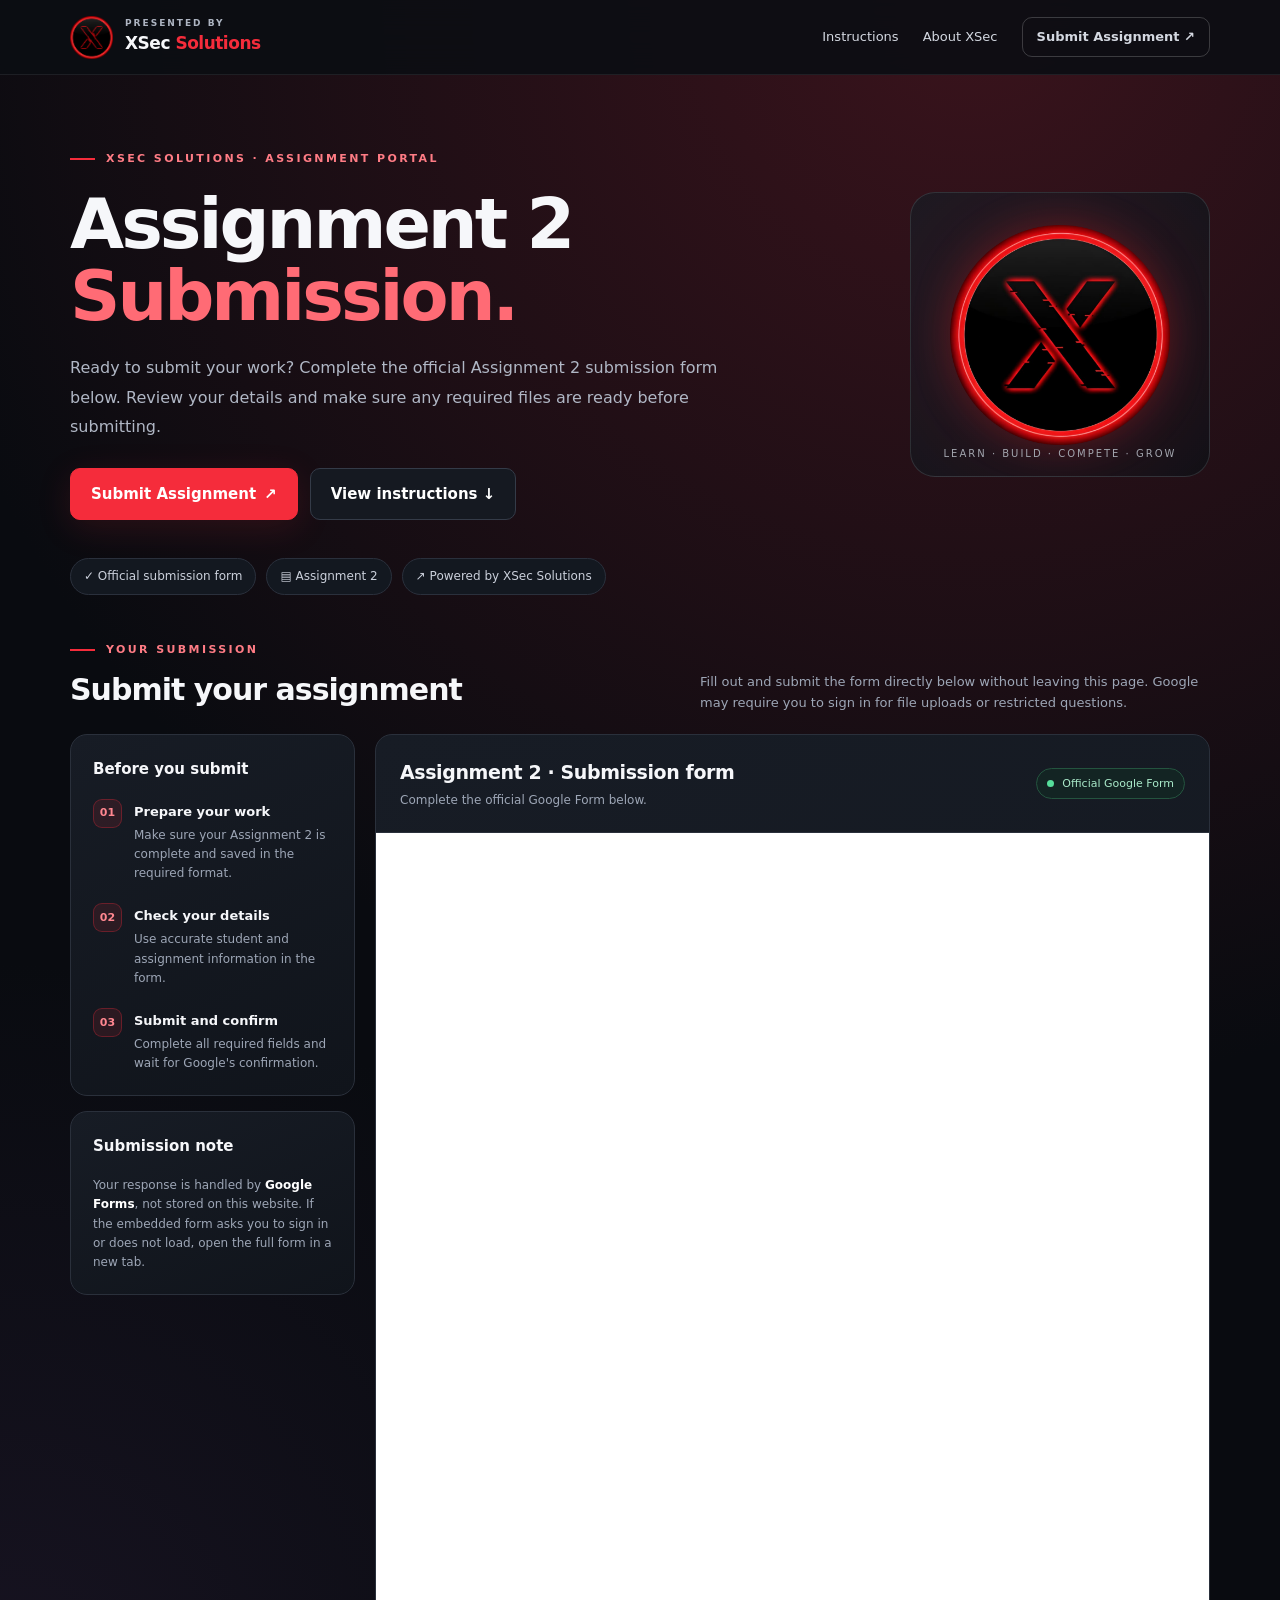
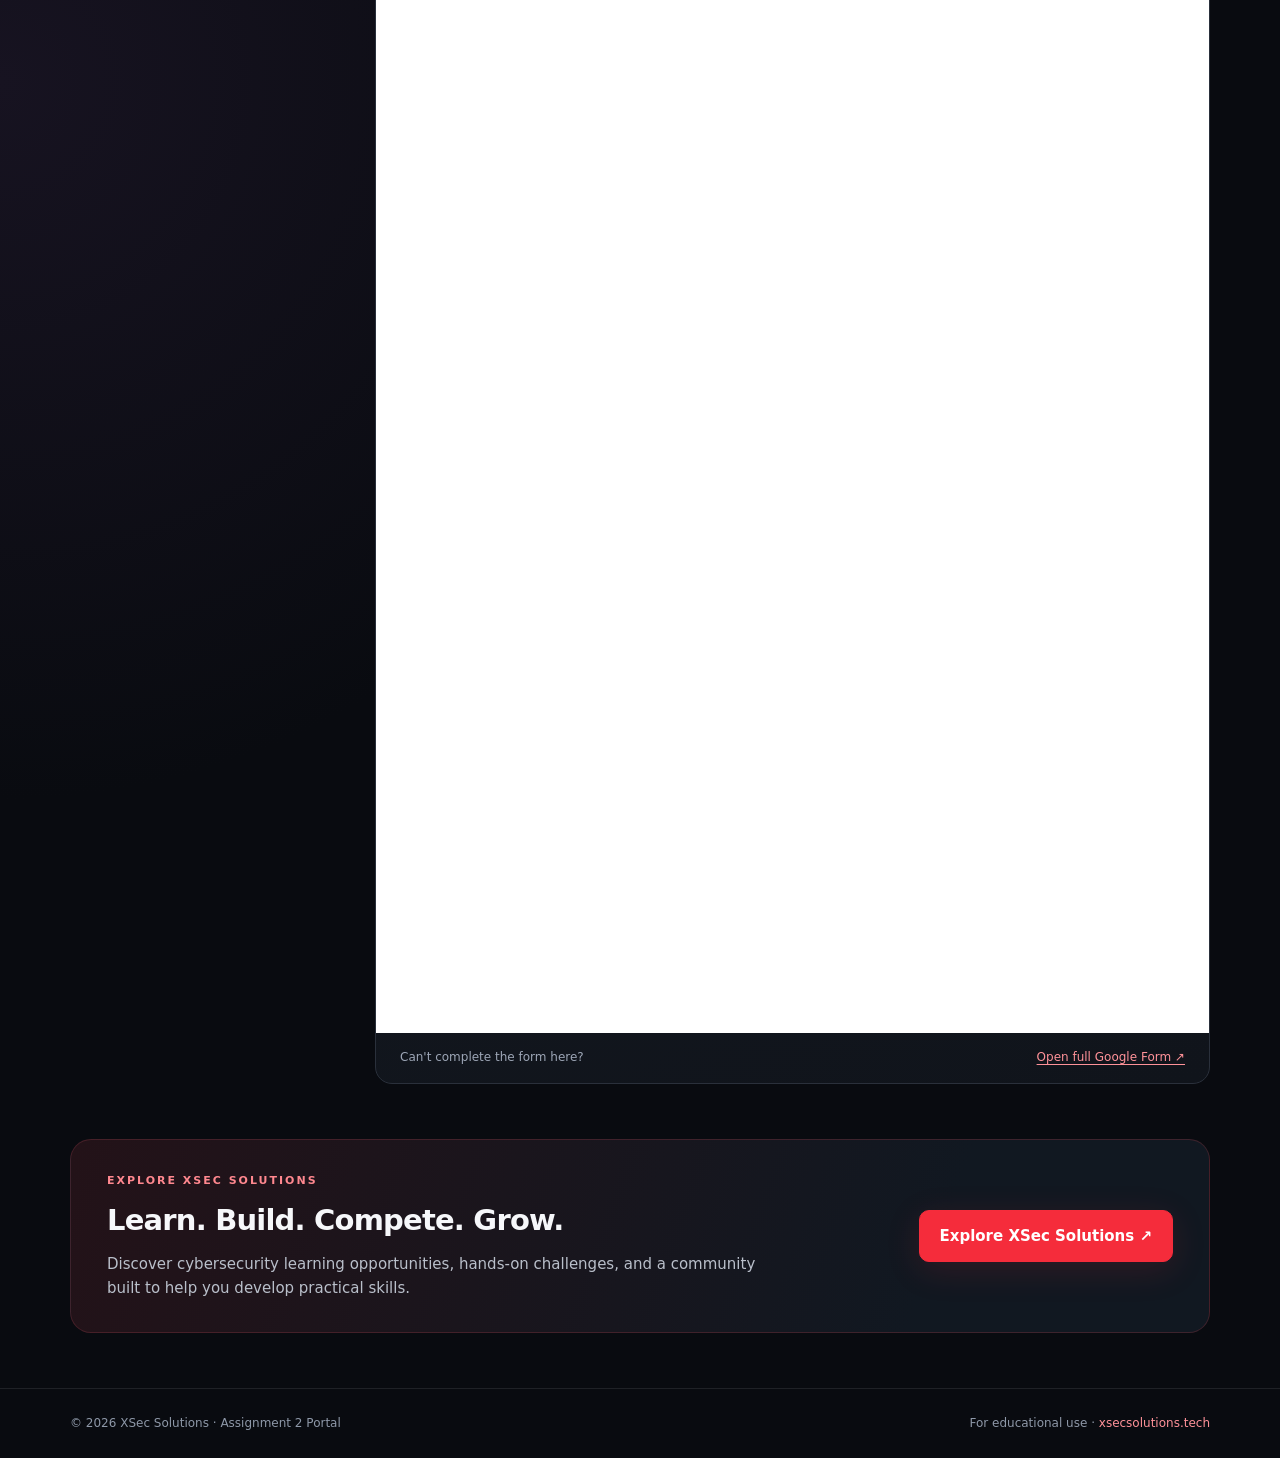
==== commit 49206c5f: "Add files via upload" ====
--- a/index.html
+++ b/index.html
@@ -5,8 +5,8 @@
 <meta name="description" content="Assignment 2 submission portal by XSec Solutions.">
 <link rel="icon" type="image/png" href="assets/x-logo.png"><title>Assignment 2 Submission | XSec Solutions</title>
 <style>
-:root{--bg:#090b10;--card:#11151c;--line:#2a303b;--text:#f6f7fa;--muted:#9da6b6;--red:#f52c3b;--light:#ff6b75}*{box-sizing:border-box}html{scroll-behavior:smooth}body{margin:0;font:15px/1.6 Inter,ui-sans-serif,system-ui,-apple-system,Segoe UI,sans-serif;color:var(--text);background:radial-gradient(circle at 76% 0%,#3a131c 0,transparent 34%),radial-gradient(circle at 0% 55%,#171321 0,transparent 34%),var(--bg)}a{color:inherit;text-decoration:none}.wrap{width:min(1140px,calc(100% - 40px));margin:auto}header{position:sticky;top:0;z-index:5;background:#0b0e13e8;backdrop-filter:blur(18px);border-bottom:1px solid #ffffff13}.nav{height:74px;display:flex;align-items:center;justify-content:space-between;gap:20px}.brand{display:flex;align-items:center;gap:12px;font-weight:800;font-size:17px;letter-spacing:-.5px}.brand img{width:43px;height:43px;object-fit:contain}.brand small{display:block;color:#aeb5c2;font-size:9px;letter-spacing:2px;text-transform:uppercase;line-height:1.5}.brand b{color:var(--red)}.navlinks{display:flex;align-items:center;gap:24px;font-size:13px;color:#d4d8e1}.navlinks a:hover{color:var(--light)}.navbtn,.btn{display:inline-flex;align-items:center;justify-content:center;gap:8px;border-radius:10px;font-weight:750;transition:.2s}.navbtn{border:1px solid #ffffff30;padding:9px 14px}.navbtn:hover{background:#ffffff10}.hero{padding:75px 0 38px;display:grid;grid-template-columns:minmax(0,1fr) 300px;gap:50px;align-items:center}.eyebrow{font-size:11px;font-weight:800;letter-spacing:2.4px;text-transform:uppercase;color:#ff7c85}.eyebrow:before{content:'';display:inline-block;width:25px;height:2px;background:var(--red);vertical-align:middle;margin-right:11px}h1{font-size:clamp(43px,6vw,70px);line-height:1.04;letter-spacing:-3px;margin:20px 0}h1 span{color:var(--light)}.lead{max-width:650px;color:#b0b7c5;font-size:16px;line-height:1.85}.actions{display:flex;flex-wrap:wrap;gap:12px;margin-top:26px}.btn{padding:13px 20px;background:var(--red);border:1px solid var(--red);color:white;box-shadow:0 8px 35px #f52c3b22}.btn:hover{background:#ff4652;transform:translateY(-1px)}.btn.alt{background:#151921;border-color:#343b48;box-shadow:none}.btn.alt:hover{background:#202631}.logo-card{height:285px;border:1px solid #ffffff20;border-radius:25px;background:linear-gradient(135deg,#191921,#0e1016);display:grid;place-items:center;position:relative;overflow:hidden}.logo-card:before{content:'';position:absolute;width:220px;height:220px;background:#e91f3540;filter:blur(85px);border-radius:50%}.logo-card img{position:relative;width:220px;height:220px;object-fit:contain;filter:drop-shadow(0 0 18px #f3242940)}.logo-card span{position:absolute;bottom:14px;font-size:10px;letter-spacing:2px;color:#a2a5ae;text-transform:uppercase}.pills{display:flex;gap:10px;flex-wrap:wrap;margin:0 0 46px}.pill{font-size:12px;color:#cbd0db;background:#131820;border:1px solid #2a303c;border-radius:50px;padding:8px 13px}.section-head{display:flex;justify-content:space-between;align-items:end;gap:20px;margin-bottom:20px}.section-head h2{font-size:30px;letter-spacing:-1px;margin:7px 0 0}.section-head p{max-width:510px;margin:0;color:var(--muted);font-size:13px}.submission{display:grid;grid-template-columns:285px minmax(0,1fr);gap:20px;align-items:start}.side{display:grid;gap:15px}.panel,.formpanel{border:1px solid var(--line);border-radius:17px;background:linear-gradient(155deg,#171c25,#10141b)}.panel{padding:22px}.panel h3{font-size:15px;margin:0 0 18px}.step{display:flex;gap:12px;margin-bottom:20px}.step:last-child{margin-bottom:0}.num{flex:none;width:29px;height:29px;display:grid;place-items:center;border-radius:9px;background:#ef2e3c1c;border:1px solid #ee2c3b50;color:#ff8790;font-size:11px;font-weight:800}.step b{font-size:13px}.step p,.info{font-size:12px;color:var(--muted);margin:3px 0 0}.info strong{color:#fff}.formpanel{overflow:hidden}.formhead{padding:22px 24px;border-bottom:1px solid var(--line);display:flex;align-items:center;justify-content:space-between;gap:14px;flex-wrap:wrap}.formhead h3{font-size:19px;margin:0;letter-spacing:-.4px}.formhead p{font-size:12px;color:var(--muted);margin:4px 0 0}.status{display:inline-flex;align-items:center;gap:8px;font-size:11px;color:#a9e9c9;border:1px solid #24543f;background:#12302370;border-radius:50px;padding:6px 10px}.status:before{content:'';width:7px;height:7px;background:#56de9b;border-radius:50%}.frame{background:#fff;overflow:hidden}.frame iframe{display:block;width:100%;height:440px;border:0;background:#fff}.framehelp{padding:15px 24px;display:flex;justify-content:space-between;align-items:center;gap:12px;flex-wrap:wrap;font-size:12px;color:var(--muted)}.framehelp a{color:#ff9299;text-decoration:underline;text-underline-offset:3px}.promo{margin:55px 0;background:linear-gradient(110deg,#231218,#111821 75%);border:1px solid #74303b70;border-radius:21px;padding:32px 36px;display:flex;align-items:center;justify-content:space-between;gap:25px}.promo h2{font-size:29px;letter-spacing:-.8px;margin:8px 0}.promo p{max-width:650px;margin:0;color:#b9bfca}.tagline{font-size:11px;letter-spacing:2px;color:#ff888f;text-transform:uppercase;font-weight:800}.promo .btn{white-space:nowrap}footer{border-top:1px solid #ffffff17;padding:25px 0;color:#8e98a8;font-size:12px}.foot{display:flex;justify-content:space-between;gap:15px;flex-wrap:wrap}footer a{color:#ff9299}
-@media(max-width:900px){.hero{grid-template-columns:1fr;padding-top:52px}.logo-card{display:none}.submission{grid-template-columns:1fr}.side{grid-template-columns:1fr 1fr}.promo{align-items:flex-start;flex-direction:column}}@media(max-width:620px){.wrap{width:calc(100% - 26px)}.nav{height:66px}.brand{font-size:15px}.brand img{width:38px;height:38px}.navlinks{gap:10px}.navlinks a:not(.navbtn){display:none}.navbtn{font-size:11px;padding:8px 10px}.hero{padding:46px 0 25px}h1{font-size:43px;letter-spacing:-1.9px}.lead{font-size:14px}.pills{margin-bottom:32px}.section-head{display:block}.section-head p{margin-top:8px}.side{grid-template-columns:1fr}.formhead{padding:18px}.frame iframe{height:480px}.framehelp{padding:16px 18px}.promo{padding:24px;margin:35px 0}.promo h2{font-size:25px}}@media(prefers-reduced-motion:reduce){html{scroll-behavior:auto}.btn{transition:none}}
+:root{--bg:#090b10;--card:#11151c;--line:#2a303b;--text:#f6f7fa;--muted:#9da6b6;--red:#f52c3b;--light:#ff6b75}*{box-sizing:border-box}html{scroll-behavior:smooth}body{margin:0;font:15px/1.6 Inter,ui-sans-serif,system-ui,-apple-system,Segoe UI,sans-serif;color:var(--text);background:radial-gradient(circle at 76% 0%,#3a131c 0,transparent 34%),radial-gradient(circle at 0% 55%,#171321 0,transparent 34%),var(--bg)}a{color:inherit;text-decoration:none}.wrap{width:min(1140px,calc(100% - 40px));margin:auto}header{position:sticky;top:0;z-index:5;background:#0b0e13e8;backdrop-filter:blur(18px);border-bottom:1px solid #ffffff13}.nav{height:74px;display:flex;align-items:center;justify-content:space-between;gap:20px}.brand{display:flex;align-items:center;gap:12px;font-weight:800;font-size:17px;letter-spacing:-.5px}.brand img{width:43px;height:43px;object-fit:contain}.brand small{display:block;color:#aeb5c2;font-size:9px;letter-spacing:2px;text-transform:uppercase;line-height:1.5}.brand b{color:var(--red)}.navlinks{display:flex;align-items:center;gap:24px;font-size:13px;color:#d4d8e1}.navlinks a:hover{color:var(--light)}.navbtn,.btn{display:inline-flex;align-items:center;justify-content:center;gap:8px;border-radius:10px;font-weight:750;transition:.2s}.navbtn{border:1px solid #ffffff30;padding:9px 14px}.navbtn:hover{background:#ffffff10}.hero{padding:75px 0 38px;display:grid;grid-template-columns:minmax(0,1fr) 300px;gap:50px;align-items:center}.eyebrow{font-size:11px;font-weight:800;letter-spacing:2.4px;text-transform:uppercase;color:#ff7c85}.eyebrow:before{content:'';display:inline-block;width:25px;height:2px;background:var(--red);vertical-align:middle;margin-right:11px}h1{font-size:clamp(43px,6vw,70px);line-height:1.04;letter-spacing:-3px;margin:20px 0}h1 span{color:var(--light)}.lead{max-width:650px;color:#b0b7c5;font-size:16px;line-height:1.85}.actions{display:flex;flex-wrap:wrap;gap:12px;margin-top:26px}.btn{padding:13px 20px;background:var(--red);border:1px solid var(--red);color:white;box-shadow:0 8px 35px #f52c3b22}.btn:hover{background:#ff4652;transform:translateY(-1px)}.btn.alt{background:#151921;border-color:#343b48;box-shadow:none}.btn.alt:hover{background:#202631}.logo-card{height:285px;border:1px solid #ffffff20;border-radius:25px;background:linear-gradient(135deg,#191921,#0e1016);display:grid;place-items:center;position:relative;overflow:hidden}.logo-card:before{content:'';position:absolute;width:220px;height:220px;background:#e91f3540;filter:blur(85px);border-radius:50%}.logo-card img{position:relative;width:220px;height:220px;object-fit:contain;filter:drop-shadow(0 0 18px #f3242940)}.logo-card span{position:absolute;bottom:14px;font-size:10px;letter-spacing:2px;color:#a2a5ae;text-transform:uppercase}.pills{display:flex;gap:10px;flex-wrap:wrap;margin:0 0 46px}.pill{font-size:12px;color:#cbd0db;background:#131820;border:1px solid #2a303c;border-radius:50px;padding:8px 13px}.section-head{display:flex;justify-content:space-between;align-items:end;gap:20px;margin-bottom:20px}.section-head h2{font-size:30px;letter-spacing:-1px;margin:7px 0 0}.section-head p{max-width:510px;margin:0;color:var(--muted);font-size:13px}.submission{display:grid;grid-template-columns:285px minmax(0,1fr);gap:20px;align-items:start}.side{display:grid;gap:15px}.panel,.formpanel{border:1px solid var(--line);border-radius:17px;background:linear-gradient(155deg,#171c25,#10141b)}.panel{padding:22px}.panel h3{font-size:15px;margin:0 0 18px}.step{display:flex;gap:12px;margin-bottom:20px}.step:last-child{margin-bottom:0}.num{flex:none;width:29px;height:29px;display:grid;place-items:center;border-radius:9px;background:#ef2e3c1c;border:1px solid #ee2c3b50;color:#ff8790;font-size:11px;font-weight:800}.step b{font-size:13px}.step p,.info{font-size:12px;color:var(--muted);margin:3px 0 0}.info strong{color:#fff}.formpanel{overflow:hidden}.formhead{padding:22px 24px;border-bottom:1px solid var(--line);display:flex;align-items:center;justify-content:space-between;gap:14px;flex-wrap:wrap}.formhead h3{font-size:19px;margin:0;letter-spacing:-.4px}.formhead p{font-size:12px;color:var(--muted);margin:4px 0 0}.status{display:inline-flex;align-items:center;gap:8px;font-size:11px;color:#a9e9c9;border:1px solid #24543f;background:#12302370;border-radius:50px;padding:6px 10px}.status:before{content:'';width:7px;height:7px;background:#56de9b;border-radius:50%}.frame{background:#fff;overflow:hidden}.frame iframe{display:block;width:100%;height:1800px;min-height:1800px;border:0;background:#fff;overflow:auto}.framehelp{padding:15px 24px;display:flex;justify-content:space-between;align-items:center;gap:12px;flex-wrap:wrap;font-size:12px;color:var(--muted)}.framehelp a{color:#ff9299;text-decoration:underline;text-underline-offset:3px}.promo{margin:55px 0;background:linear-gradient(110deg,#231218,#111821 75%);border:1px solid #74303b70;border-radius:21px;padding:32px 36px;display:flex;align-items:center;justify-content:space-between;gap:25px}.promo h2{font-size:29px;letter-spacing:-.8px;margin:8px 0}.promo p{max-width:650px;margin:0;color:#b9bfca}.tagline{font-size:11px;letter-spacing:2px;color:#ff888f;text-transform:uppercase;font-weight:800}.promo .btn{white-space:nowrap}footer{border-top:1px solid #ffffff17;padding:25px 0;color:#8e98a8;font-size:12px}.foot{display:flex;justify-content:space-between;gap:15px;flex-wrap:wrap}footer a{color:#ff9299}
+@media(max-width:900px){.hero{grid-template-columns:1fr;padding-top:52px}.logo-card{display:none}.submission{grid-template-columns:1fr}.side{grid-template-columns:1fr 1fr}.promo{align-items:flex-start;flex-direction:column}}@media(max-width:620px){.wrap{width:calc(100% - 26px)}.nav{height:66px}.brand{font-size:15px}.brand img{width:38px;height:38px}.navlinks{gap:10px}.navlinks a:not(.navbtn){display:none}.navbtn{font-size:11px;padding:8px 10px}.hero{padding:46px 0 25px}h1{font-size:43px;letter-spacing:-1.9px}.lead{font-size:14px}.pills{margin-bottom:32px}.section-head{display:block}.section-head p{margin-top:8px}.side{grid-template-columns:1fr}.formhead{padding:18px}.frame iframe{height:2000px;min-height:2000px}.framehelp{padding:16px 18px}.promo{padding:24px;margin:35px 0}.promo h2{font-size:25px}}@media(prefers-reduced-motion:reduce){html{scroll-behavior:auto}.btn{transition:none}}
 </style>
 </head>
 <body>
@@ -14,7 +14,7 @@
 <main class="wrap" id="top">
 <section class="hero"><div><div class="eyebrow">XSec Solutions · Assignment Portal</div><h1>Assignment 2<br><span>Submission.</span></h1><p class="lead">Ready to submit your work? Complete the official Assignment 2 submission form below. Review your details and make sure any required files are ready before submitting.</p><div class="actions"><a class="btn" href="#submit">Submit Assignment <span aria-hidden="true">↗</span></a><a class="btn alt" href="#instructions">View instructions ↓</a></div></div><div class="logo-card"><img src="assets/x-logo.png" alt="XSec Solutions logo"><span>Learn · Build · Compete · Grow</span></div></section>
 <div class="pills"><span class="pill">✓ Official submission form</span><span class="pill">▤ Assignment 2</span><span class="pill">↗ Powered by XSec Solutions</span></div>
-<section id="submit"><div class="section-head"><div><div class="eyebrow">Your submission</div><h2>Submit your assignment</h2></div><p>Use the official form below. Google may require you to sign in for file uploads or other restricted questions.</p></div>
+<section id="submit"><div class="section-head"><div><div class="eyebrow">Your submission</div><h2>Submit your assignment</h2></div><p>Fill out and submit the form directly below without leaving this page. Google may require you to sign in for file uploads or restricted questions.</p></div>
 <div class="submission"><aside class="side" id="instructions"><div class="panel"><h3>Before you submit</h3><div class="step"><span class="num">01</span><div><b>Prepare your work</b><p>Make sure your Assignment 2 is complete and saved in the required format.</p></div></div><div class="step"><span class="num">02</span><div><b>Check your details</b><p>Use accurate student and assignment information in the form.</p></div></div><div class="step"><span class="num">03</span><div><b>Submit and confirm</b><p>Complete all required fields and wait for Google's confirmation.</p></div></div></div><div class="panel"><h3>Submission note</h3><p class="info">Your response is handled by <strong>Google Forms</strong>, not stored on this website. If the embedded form asks you to sign in or does not load, open the full form in a new tab.</p></div></aside>
 <div class="formpanel"><div class="formhead"><div><h3>Assignment 2 · Submission form</h3><p>Complete the official Google Form below.</p></div><span class="status">Official Google Form</span></div><div class="frame"><iframe src="https://docs.google.com/forms/d/e/1FAIpQLSciDUSiSI5cDP1QrqM0rOI42iG32YlAvKQOxHnsfZKNawSPcQ/viewform?embedded=true" title="Assignment 2 submission Google Form" loading="eager" referrerpolicy="strict-origin-when-cross-origin" allow="fullscreen">Loading the form…</iframe></div><div class="framehelp"><span>Can't complete the form here?</span><a href="https://docs.google.com/forms/d/e/1FAIpQLSciDUSiSI5cDP1QrqM0rOI42iG32YlAvKQOxHnsfZKNawSPcQ/viewform" target="_blank" rel="noopener noreferrer">Open full Google Form ↗</a></div></div></div></section>
 <section class="promo" aria-label="Discover XSec Solutions"><div><div class="tagline">Explore XSec Solutions</div><h2>Learn. Build. Compete. Grow.</h2><p>Discover cybersecurity learning opportunities, hands-on challenges, and a community built to help you develop practical skills.</p></div><a class="btn" href="https://xsecsolutions.tech" target="_blank" rel="noopener noreferrer">Explore XSec Solutions ↗</a></section>
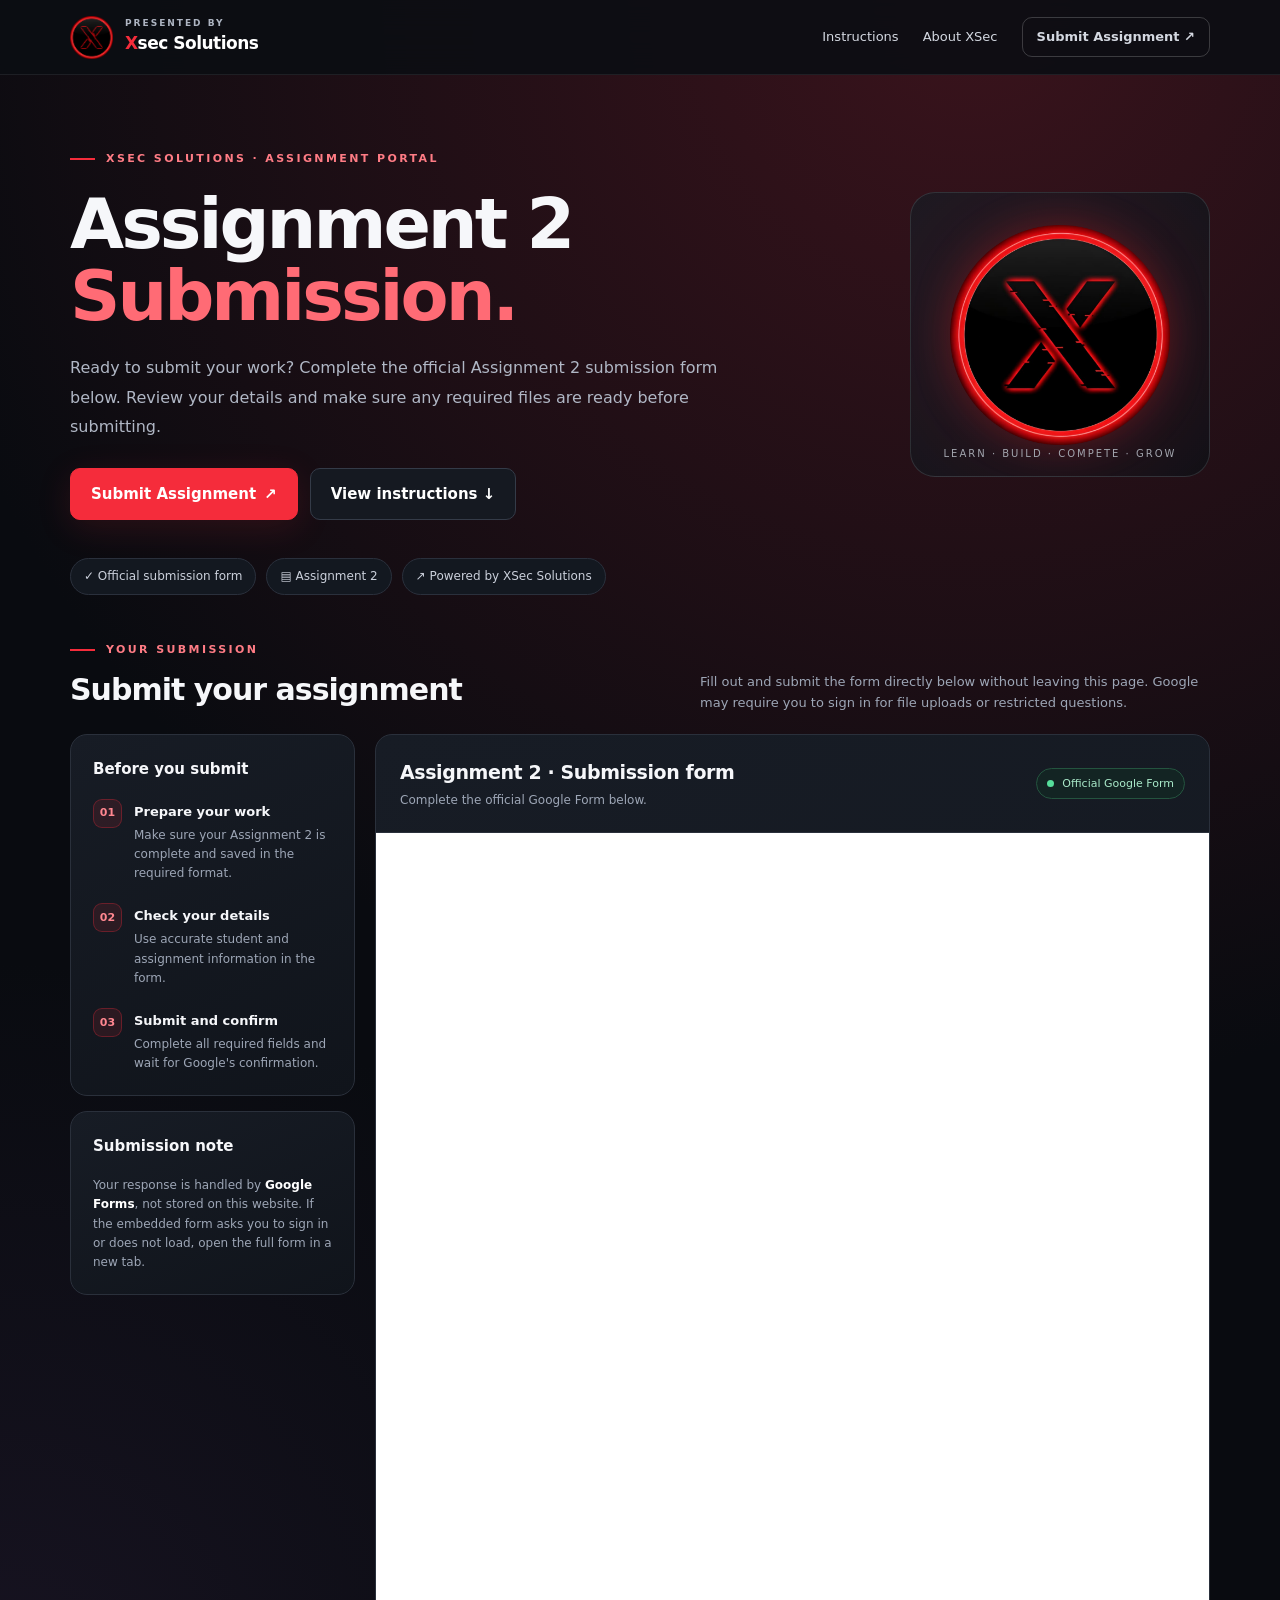
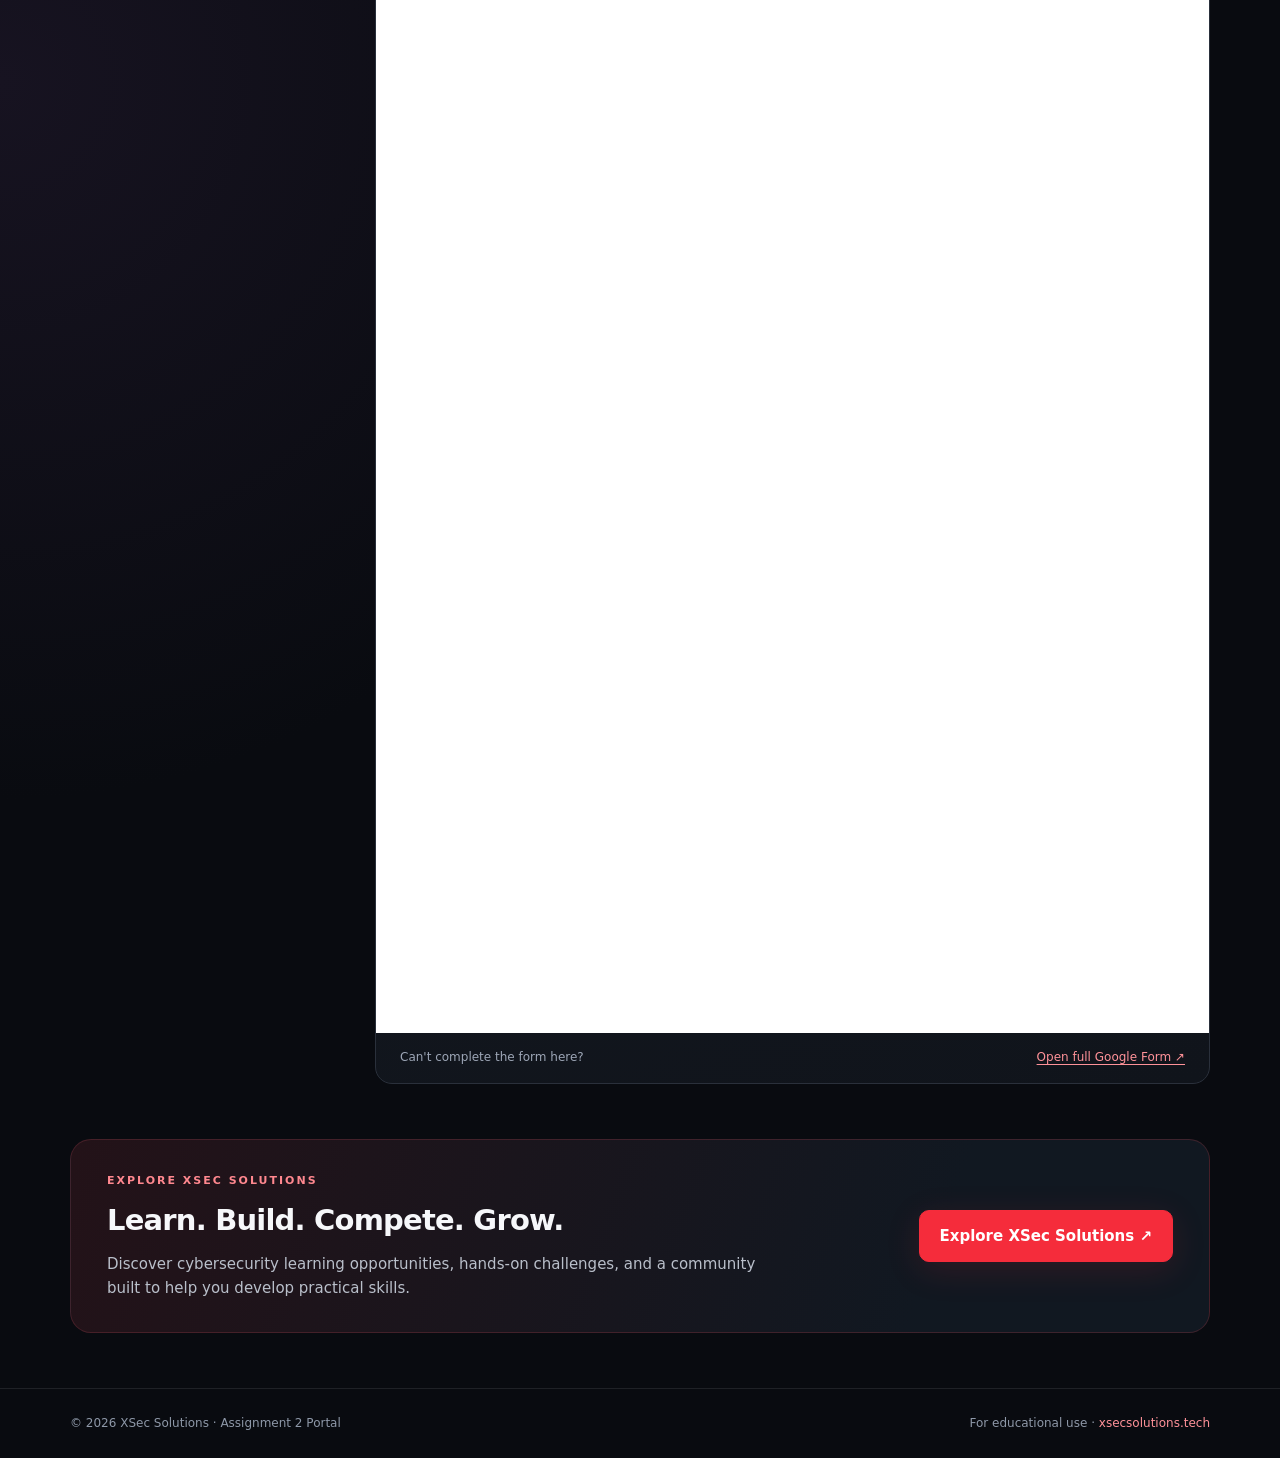
==== commit a2e50159: "Add files via upload" ====
--- a/index.html
+++ b/index.html
@@ -5,12 +5,12 @@
 <meta name="description" content="Assignment 2 submission portal by XSec Solutions.">
 <link rel="icon" type="image/png" href="assets/x-logo.png"><title>Assignment 2 Submission | XSec Solutions</title>
 <style>
-:root{--bg:#090b10;--card:#11151c;--line:#2a303b;--text:#f6f7fa;--muted:#9da6b6;--red:#f52c3b;--light:#ff6b75}*{box-sizing:border-box}html{scroll-behavior:smooth}body{margin:0;font:15px/1.6 Inter,ui-sans-serif,system-ui,-apple-system,Segoe UI,sans-serif;color:var(--text);background:radial-gradient(circle at 76% 0%,#3a131c 0,transparent 34%),radial-gradient(circle at 0% 55%,#171321 0,transparent 34%),var(--bg)}a{color:inherit;text-decoration:none}.wrap{width:min(1140px,calc(100% - 40px));margin:auto}header{position:sticky;top:0;z-index:5;background:#0b0e13e8;backdrop-filter:blur(18px);border-bottom:1px solid #ffffff13}.nav{height:74px;display:flex;align-items:center;justify-content:space-between;gap:20px}.brand{display:flex;align-items:center;gap:12px;font-weight:800;font-size:17px;letter-spacing:-.5px}.brand img{width:43px;height:43px;object-fit:contain}.brand small{display:block;color:#aeb5c2;font-size:9px;letter-spacing:2px;text-transform:uppercase;line-height:1.5}.brand b{color:var(--red)}.navlinks{display:flex;align-items:center;gap:24px;font-size:13px;color:#d4d8e1}.navlinks a:hover{color:var(--light)}.navbtn,.btn{display:inline-flex;align-items:center;justify-content:center;gap:8px;border-radius:10px;font-weight:750;transition:.2s}.navbtn{border:1px solid #ffffff30;padding:9px 14px}.navbtn:hover{background:#ffffff10}.hero{padding:75px 0 38px;display:grid;grid-template-columns:minmax(0,1fr) 300px;gap:50px;align-items:center}.eyebrow{font-size:11px;font-weight:800;letter-spacing:2.4px;text-transform:uppercase;color:#ff7c85}.eyebrow:before{content:'';display:inline-block;width:25px;height:2px;background:var(--red);vertical-align:middle;margin-right:11px}h1{font-size:clamp(43px,6vw,70px);line-height:1.04;letter-spacing:-3px;margin:20px 0}h1 span{color:var(--light)}.lead{max-width:650px;color:#b0b7c5;font-size:16px;line-height:1.85}.actions{display:flex;flex-wrap:wrap;gap:12px;margin-top:26px}.btn{padding:13px 20px;background:var(--red);border:1px solid var(--red);color:white;box-shadow:0 8px 35px #f52c3b22}.btn:hover{background:#ff4652;transform:translateY(-1px)}.btn.alt{background:#151921;border-color:#343b48;box-shadow:none}.btn.alt:hover{background:#202631}.logo-card{height:285px;border:1px solid #ffffff20;border-radius:25px;background:linear-gradient(135deg,#191921,#0e1016);display:grid;place-items:center;position:relative;overflow:hidden}.logo-card:before{content:'';position:absolute;width:220px;height:220px;background:#e91f3540;filter:blur(85px);border-radius:50%}.logo-card img{position:relative;width:220px;height:220px;object-fit:contain;filter:drop-shadow(0 0 18px #f3242940)}.logo-card span{position:absolute;bottom:14px;font-size:10px;letter-spacing:2px;color:#a2a5ae;text-transform:uppercase}.pills{display:flex;gap:10px;flex-wrap:wrap;margin:0 0 46px}.pill{font-size:12px;color:#cbd0db;background:#131820;border:1px solid #2a303c;border-radius:50px;padding:8px 13px}.section-head{display:flex;justify-content:space-between;align-items:end;gap:20px;margin-bottom:20px}.section-head h2{font-size:30px;letter-spacing:-1px;margin:7px 0 0}.section-head p{max-width:510px;margin:0;color:var(--muted);font-size:13px}.submission{display:grid;grid-template-columns:285px minmax(0,1fr);gap:20px;align-items:start}.side{display:grid;gap:15px}.panel,.formpanel{border:1px solid var(--line);border-radius:17px;background:linear-gradient(155deg,#171c25,#10141b)}.panel{padding:22px}.panel h3{font-size:15px;margin:0 0 18px}.step{display:flex;gap:12px;margin-bottom:20px}.step:last-child{margin-bottom:0}.num{flex:none;width:29px;height:29px;display:grid;place-items:center;border-radius:9px;background:#ef2e3c1c;border:1px solid #ee2c3b50;color:#ff8790;font-size:11px;font-weight:800}.step b{font-size:13px}.step p,.info{font-size:12px;color:var(--muted);margin:3px 0 0}.info strong{color:#fff}.formpanel{overflow:hidden}.formhead{padding:22px 24px;border-bottom:1px solid var(--line);display:flex;align-items:center;justify-content:space-between;gap:14px;flex-wrap:wrap}.formhead h3{font-size:19px;margin:0;letter-spacing:-.4px}.formhead p{font-size:12px;color:var(--muted);margin:4px 0 0}.status{display:inline-flex;align-items:center;gap:8px;font-size:11px;color:#a9e9c9;border:1px solid #24543f;background:#12302370;border-radius:50px;padding:6px 10px}.status:before{content:'';width:7px;height:7px;background:#56de9b;border-radius:50%}.frame{background:#fff;overflow:hidden}.frame iframe{display:block;width:100%;height:1800px;min-height:1800px;border:0;background:#fff;overflow:auto}.framehelp{padding:15px 24px;display:flex;justify-content:space-between;align-items:center;gap:12px;flex-wrap:wrap;font-size:12px;color:var(--muted)}.framehelp a{color:#ff9299;text-decoration:underline;text-underline-offset:3px}.promo{margin:55px 0;background:linear-gradient(110deg,#231218,#111821 75%);border:1px solid #74303b70;border-radius:21px;padding:32px 36px;display:flex;align-items:center;justify-content:space-between;gap:25px}.promo h2{font-size:29px;letter-spacing:-.8px;margin:8px 0}.promo p{max-width:650px;margin:0;color:#b9bfca}.tagline{font-size:11px;letter-spacing:2px;color:#ff888f;text-transform:uppercase;font-weight:800}.promo .btn{white-space:nowrap}footer{border-top:1px solid #ffffff17;padding:25px 0;color:#8e98a8;font-size:12px}.foot{display:flex;justify-content:space-between;gap:15px;flex-wrap:wrap}footer a{color:#ff9299}
+:root{--bg:#090b10;--card:#11151c;--line:#2a303b;--text:#f6f7fa;--muted:#9da6b6;--red:#f52c3b;--light:#ff6b75}*{box-sizing:border-box}html{scroll-behavior:smooth}body{margin:0;font:15px/1.6 Inter,ui-sans-serif,system-ui,-apple-system,Segoe UI,sans-serif;color:var(--text);background:radial-gradient(circle at 76% 0%,#3a131c 0,transparent 34%),radial-gradient(circle at 0% 55%,#171321 0,transparent 34%),var(--bg)}a{color:inherit;text-decoration:none}.wrap{width:min(1140px,calc(100% - 40px));margin:auto}header{position:sticky;top:0;z-index:5;background:#0b0e13e8;backdrop-filter:blur(18px);border-bottom:1px solid #ffffff13}.nav{height:74px;display:flex;align-items:center;justify-content:space-between;gap:20px}.brand{display:flex;align-items:center;gap:12px;font-weight:800;font-size:17px;letter-spacing:-.5px}.brand img{width:43px;height:43px;object-fit:contain}.brand small{display:block;color:#aeb5c2;font-size:9px;letter-spacing:2px;text-transform:uppercase;line-height:1.5}.brand .brand-x{color:var(--red)}.brand .brand-name{color:#fff}.navlinks{display:flex;align-items:center;gap:24px;font-size:13px;color:#d4d8e1}.navlinks a:hover{color:var(--light)}.navbtn,.btn{display:inline-flex;align-items:center;justify-content:center;gap:8px;border-radius:10px;font-weight:750;transition:.2s}.navbtn{border:1px solid #ffffff30;padding:9px 14px}.navbtn:hover{background:#ffffff10}.hero{padding:75px 0 38px;display:grid;grid-template-columns:minmax(0,1fr) 300px;gap:50px;align-items:center}.eyebrow{font-size:11px;font-weight:800;letter-spacing:2.4px;text-transform:uppercase;color:#ff7c85}.eyebrow:before{content:'';display:inline-block;width:25px;height:2px;background:var(--red);vertical-align:middle;margin-right:11px}h1{font-size:clamp(43px,6vw,70px);line-height:1.04;letter-spacing:-3px;margin:20px 0}h1 span{color:var(--light)}.lead{max-width:650px;color:#b0b7c5;font-size:16px;line-height:1.85}.actions{display:flex;flex-wrap:wrap;gap:12px;margin-top:26px}.btn{padding:13px 20px;background:var(--red);border:1px solid var(--red);color:white;box-shadow:0 8px 35px #f52c3b22}.btn:hover{background:#ff4652;transform:translateY(-1px)}.btn.alt{background:#151921;border-color:#343b48;box-shadow:none}.btn.alt:hover{background:#202631}.logo-card{height:285px;border:1px solid #ffffff20;border-radius:25px;background:linear-gradient(135deg,#191921,#0e1016);display:grid;place-items:center;position:relative;overflow:hidden}.logo-card:before{content:'';position:absolute;width:220px;height:220px;background:#e91f3540;filter:blur(85px);border-radius:50%}.logo-card img{position:relative;width:220px;height:220px;object-fit:contain;filter:drop-shadow(0 0 18px #f3242940)}.logo-card span{position:absolute;bottom:14px;font-size:10px;letter-spacing:2px;color:#a2a5ae;text-transform:uppercase}.pills{display:flex;gap:10px;flex-wrap:wrap;margin:0 0 46px}.pill{font-size:12px;color:#cbd0db;background:#131820;border:1px solid #2a303c;border-radius:50px;padding:8px 13px}.section-head{display:flex;justify-content:space-between;align-items:end;gap:20px;margin-bottom:20px}.section-head h2{font-size:30px;letter-spacing:-1px;margin:7px 0 0}.section-head p{max-width:510px;margin:0;color:var(--muted);font-size:13px}.submission{display:grid;grid-template-columns:285px minmax(0,1fr);gap:20px;align-items:start}.side{display:grid;gap:15px}.panel,.formpanel{border:1px solid var(--line);border-radius:17px;background:linear-gradient(155deg,#171c25,#10141b)}.panel{padding:22px}.panel h3{font-size:15px;margin:0 0 18px}.step{display:flex;gap:12px;margin-bottom:20px}.step:last-child{margin-bottom:0}.num{flex:none;width:29px;height:29px;display:grid;place-items:center;border-radius:9px;background:#ef2e3c1c;border:1px solid #ee2c3b50;color:#ff8790;font-size:11px;font-weight:800}.step b{font-size:13px}.step p,.info{font-size:12px;color:var(--muted);margin:3px 0 0}.info strong{color:#fff}.formpanel{overflow:hidden}.formhead{padding:22px 24px;border-bottom:1px solid var(--line);display:flex;align-items:center;justify-content:space-between;gap:14px;flex-wrap:wrap}.formhead h3{font-size:19px;margin:0;letter-spacing:-.4px}.formhead p{font-size:12px;color:var(--muted);margin:4px 0 0}.status{display:inline-flex;align-items:center;gap:8px;font-size:11px;color:#a9e9c9;border:1px solid #24543f;background:#12302370;border-radius:50px;padding:6px 10px}.status:before{content:'';width:7px;height:7px;background:#56de9b;border-radius:50%}.frame{background:#fff;overflow:hidden}.frame iframe{display:block;width:100%;height:1800px;min-height:1800px;border:0;background:#fff;overflow:auto}.framehelp{padding:15px 24px;display:flex;justify-content:space-between;align-items:center;gap:12px;flex-wrap:wrap;font-size:12px;color:var(--muted)}.framehelp a{color:#ff9299;text-decoration:underline;text-underline-offset:3px}.promo{margin:55px 0;background:linear-gradient(110deg,#231218,#111821 75%);border:1px solid #74303b70;border-radius:21px;padding:32px 36px;display:flex;align-items:center;justify-content:space-between;gap:25px}.promo h2{font-size:29px;letter-spacing:-.8px;margin:8px 0}.promo p{max-width:650px;margin:0;color:#b9bfca}.tagline{font-size:11px;letter-spacing:2px;color:#ff888f;text-transform:uppercase;font-weight:800}.promo .btn{white-space:nowrap}footer{border-top:1px solid #ffffff17;padding:25px 0;color:#8e98a8;font-size:12px}.foot{display:flex;justify-content:space-between;gap:15px;flex-wrap:wrap}footer a{color:#ff9299}
 @media(max-width:900px){.hero{grid-template-columns:1fr;padding-top:52px}.logo-card{display:none}.submission{grid-template-columns:1fr}.side{grid-template-columns:1fr 1fr}.promo{align-items:flex-start;flex-direction:column}}@media(max-width:620px){.wrap{width:calc(100% - 26px)}.nav{height:66px}.brand{font-size:15px}.brand img{width:38px;height:38px}.navlinks{gap:10px}.navlinks a:not(.navbtn){display:none}.navbtn{font-size:11px;padding:8px 10px}.hero{padding:46px 0 25px}h1{font-size:43px;letter-spacing:-1.9px}.lead{font-size:14px}.pills{margin-bottom:32px}.section-head{display:block}.section-head p{margin-top:8px}.side{grid-template-columns:1fr}.formhead{padding:18px}.frame iframe{height:2000px;min-height:2000px}.framehelp{padding:16px 18px}.promo{padding:24px;margin:35px 0}.promo h2{font-size:25px}}@media(prefers-reduced-motion:reduce){html{scroll-behavior:auto}.btn{transition:none}}
 </style>
 </head>
 <body>
-<header><nav class="wrap nav" aria-label="Main navigation"><a class="brand" href="#top"><img src="assets/x-logo.png" alt="XSec Solutions logo"><span><small>Presented by</small>XSec <b>Solutions</b></span></a><div class="navlinks"><a href="#instructions">Instructions</a><a href="https://xsecsolutions.tech" target="_blank" rel="noopener noreferrer">About XSec</a><a class="navbtn" href="#submit">Submit Assignment ↗</a></div></nav></header>
+<header><nav class="wrap nav" aria-label="Main navigation"><a class="brand" href="#top"><img src="assets/x-logo.png" alt="XSec Solutions logo"><span><small>Presented by</small><span class="brand-name"><span class="brand-x">X</span>sec Solutions</span></span></a><div class="navlinks"><a href="#instructions">Instructions</a><a href="https://xsecsolutions.tech" target="_blank" rel="noopener noreferrer">About XSec</a><a class="navbtn" href="#submit">Submit Assignment ↗</a></div></nav></header>
 <main class="wrap" id="top">
 <section class="hero"><div><div class="eyebrow">XSec Solutions · Assignment Portal</div><h1>Assignment 2<br><span>Submission.</span></h1><p class="lead">Ready to submit your work? Complete the official Assignment 2 submission form below. Review your details and make sure any required files are ready before submitting.</p><div class="actions"><a class="btn" href="#submit">Submit Assignment <span aria-hidden="true">↗</span></a><a class="btn alt" href="#instructions">View instructions ↓</a></div></div><div class="logo-card"><img src="assets/x-logo.png" alt="XSec Solutions logo"><span>Learn · Build · Compete · Grow</span></div></section>
 <div class="pills"><span class="pill">✓ Official submission form</span><span class="pill">▤ Assignment 2</span><span class="pill">↗ Powered by XSec Solutions</span></div>
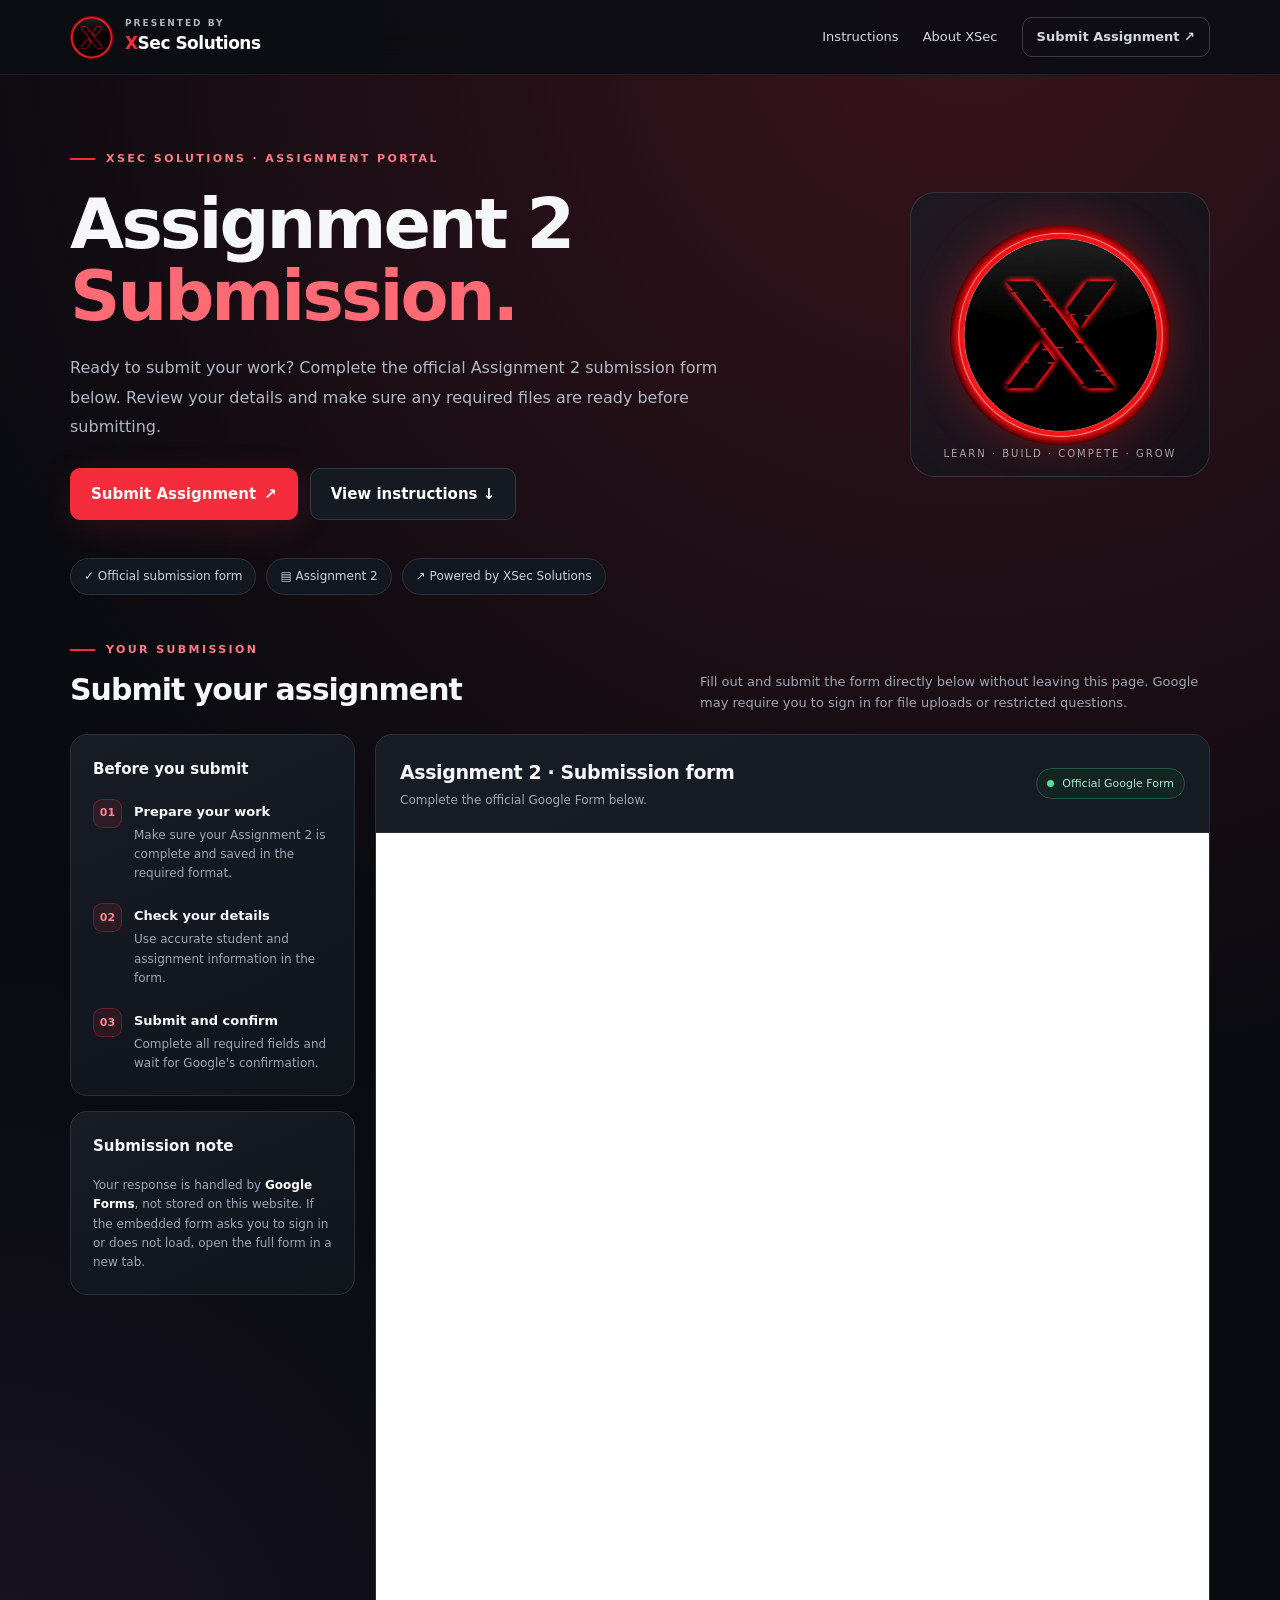
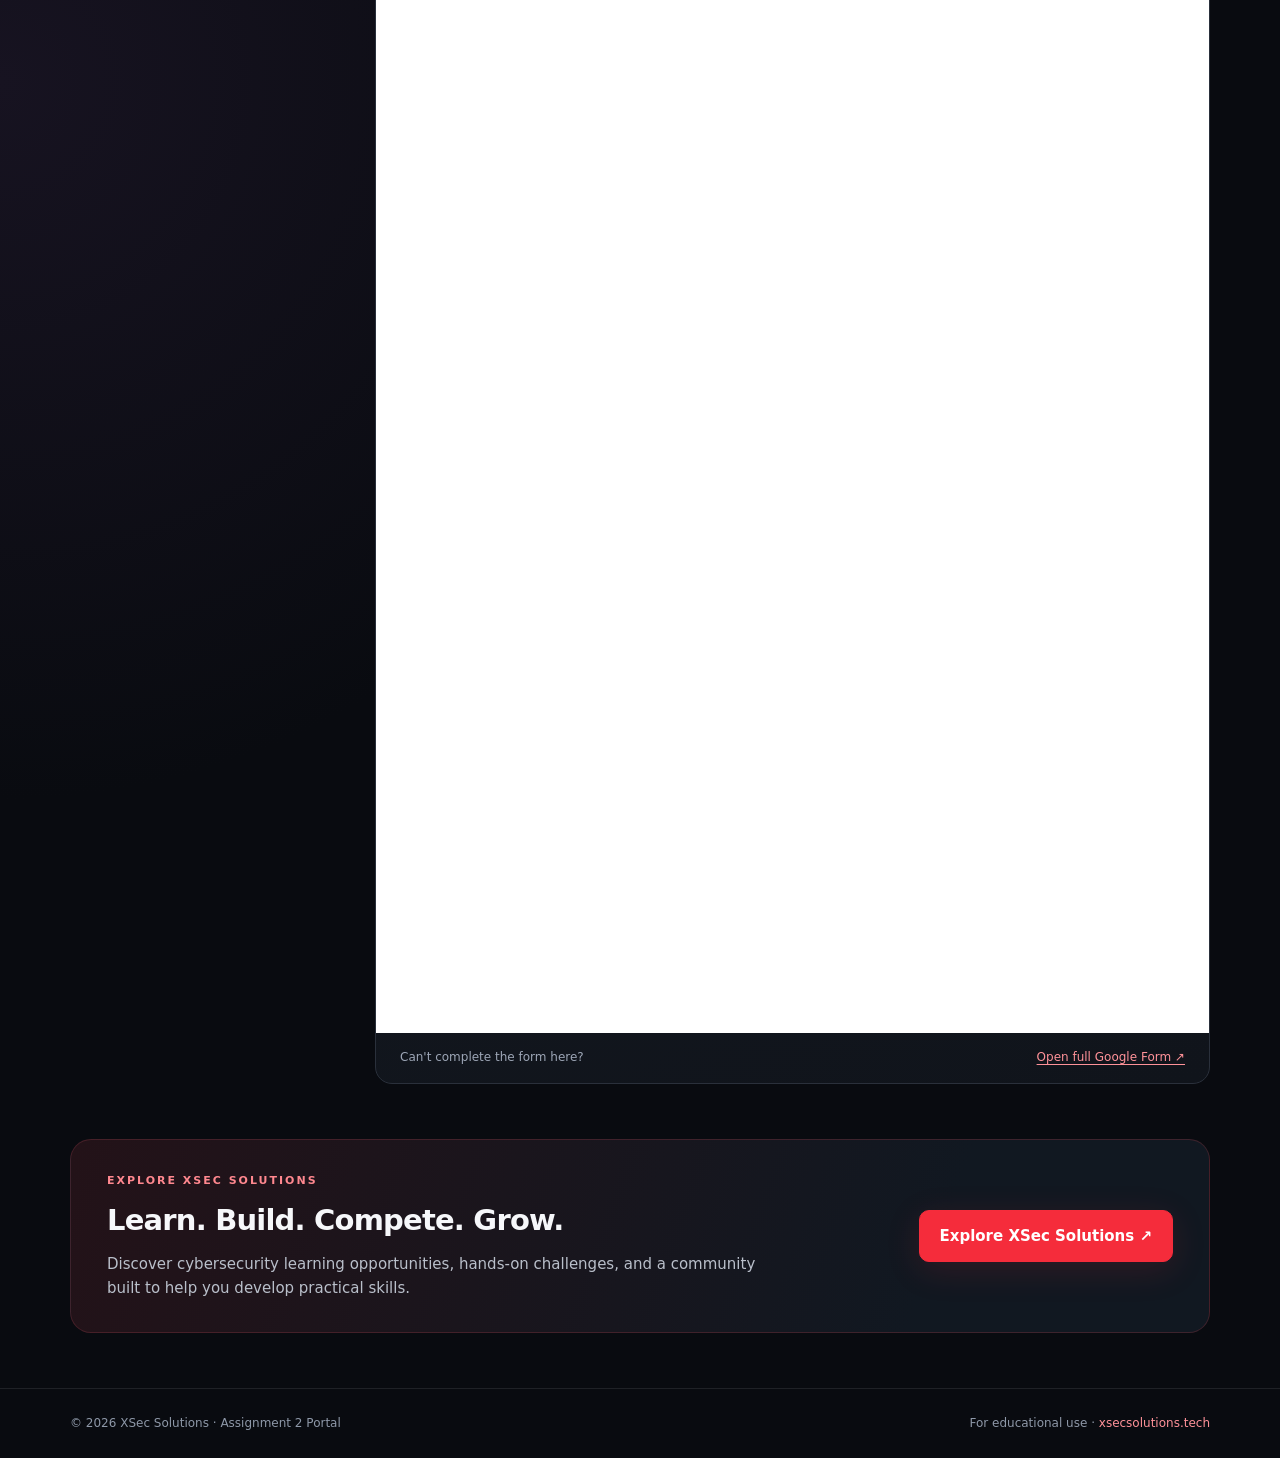
==== commit aa877f81: "Add files via upload" ====
--- a/index.html
+++ b/index.html
@@ -10,7 +10,7 @@
 </style>
 </head>
 <body>
-<header><nav class="wrap nav" aria-label="Main navigation"><a class="brand" href="#top"><img src="assets/x-logo.png" alt="XSec Solutions logo"><span><small>Presented by</small><span class="brand-name"><span class="brand-x">X</span>sec Solutions</span></span></a><div class="navlinks"><a href="#instructions">Instructions</a><a href="https://xsecsolutions.tech" target="_blank" rel="noopener noreferrer">About XSec</a><a class="navbtn" href="#submit">Submit Assignment ↗</a></div></nav></header>
+<header><nav class="wrap nav" aria-label="Main navigation"><a class="brand" href="#top"><img src="assets/x-logo.png" alt="XSec Solutions logo"><span><small>Presented by</small><span class="brand-name"><span class="brand-x">X</span>Sec Solutions</span></span></a><div class="navlinks"><a href="#instructions">Instructions</a><a href="https://xsecsolutions.tech" target="_blank" rel="noopener noreferrer">About XSec</a><a class="navbtn" href="#submit">Submit Assignment ↗</a></div></nav></header>
 <main class="wrap" id="top">
 <section class="hero"><div><div class="eyebrow">XSec Solutions · Assignment Portal</div><h1>Assignment 2<br><span>Submission.</span></h1><p class="lead">Ready to submit your work? Complete the official Assignment 2 submission form below. Review your details and make sure any required files are ready before submitting.</p><div class="actions"><a class="btn" href="#submit">Submit Assignment <span aria-hidden="true">↗</span></a><a class="btn alt" href="#instructions">View instructions ↓</a></div></div><div class="logo-card"><img src="assets/x-logo.png" alt="XSec Solutions logo"><span>Learn · Build · Compete · Grow</span></div></section>
 <div class="pills"><span class="pill">✓ Official submission form</span><span class="pill">▤ Assignment 2</span><span class="pill">↗ Powered by XSec Solutions</span></div>
